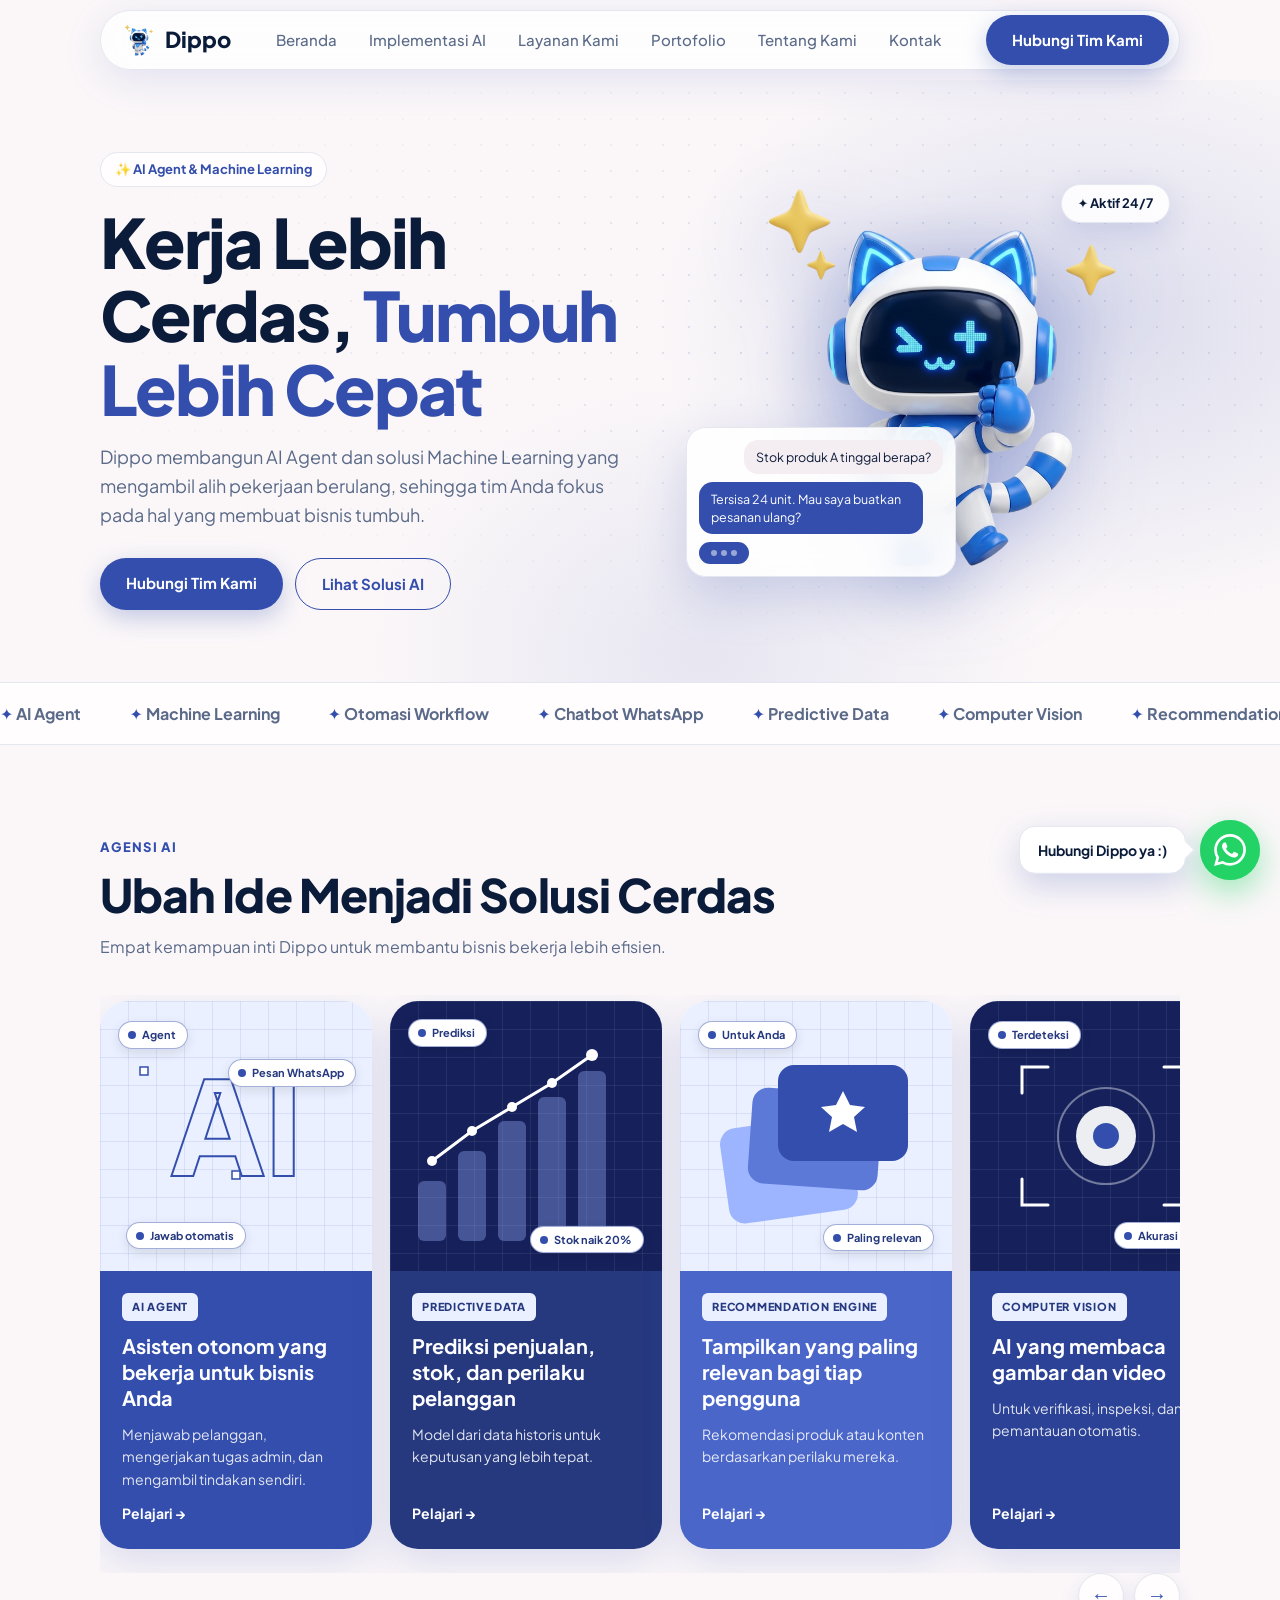
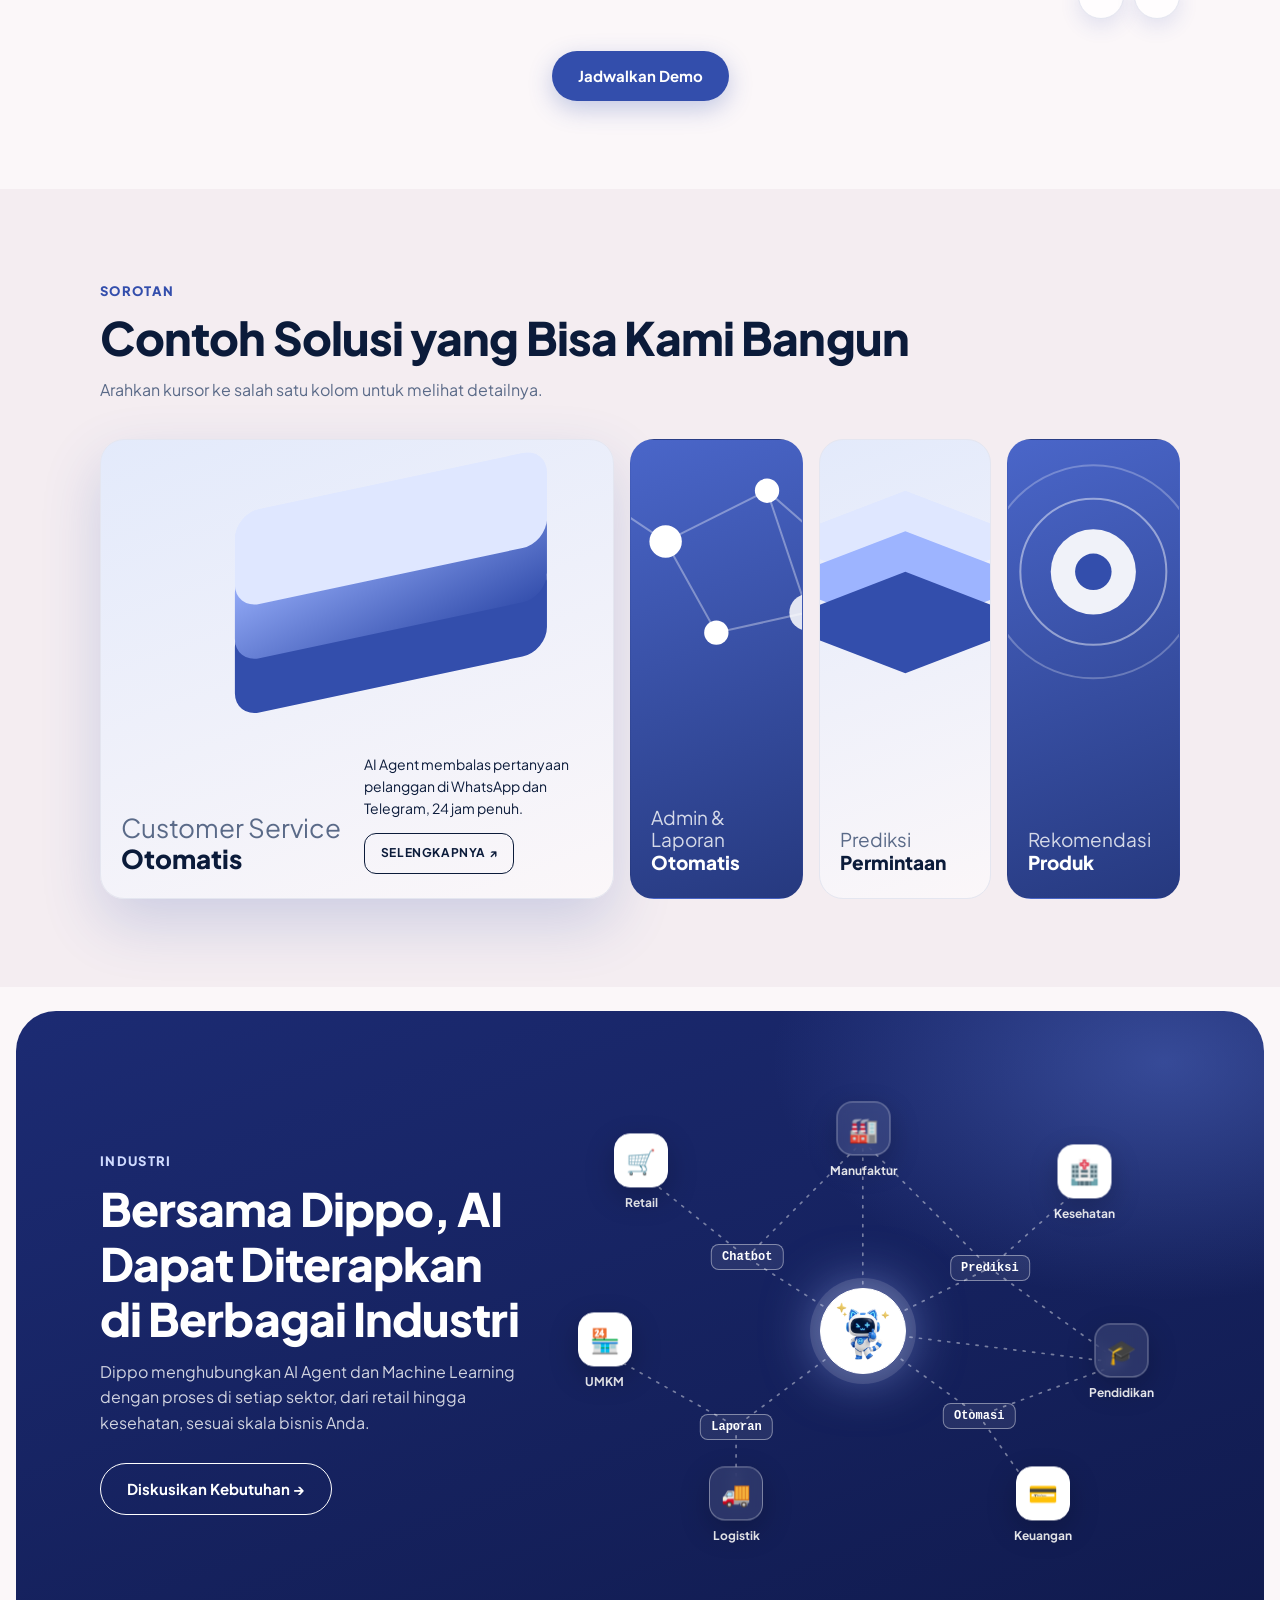
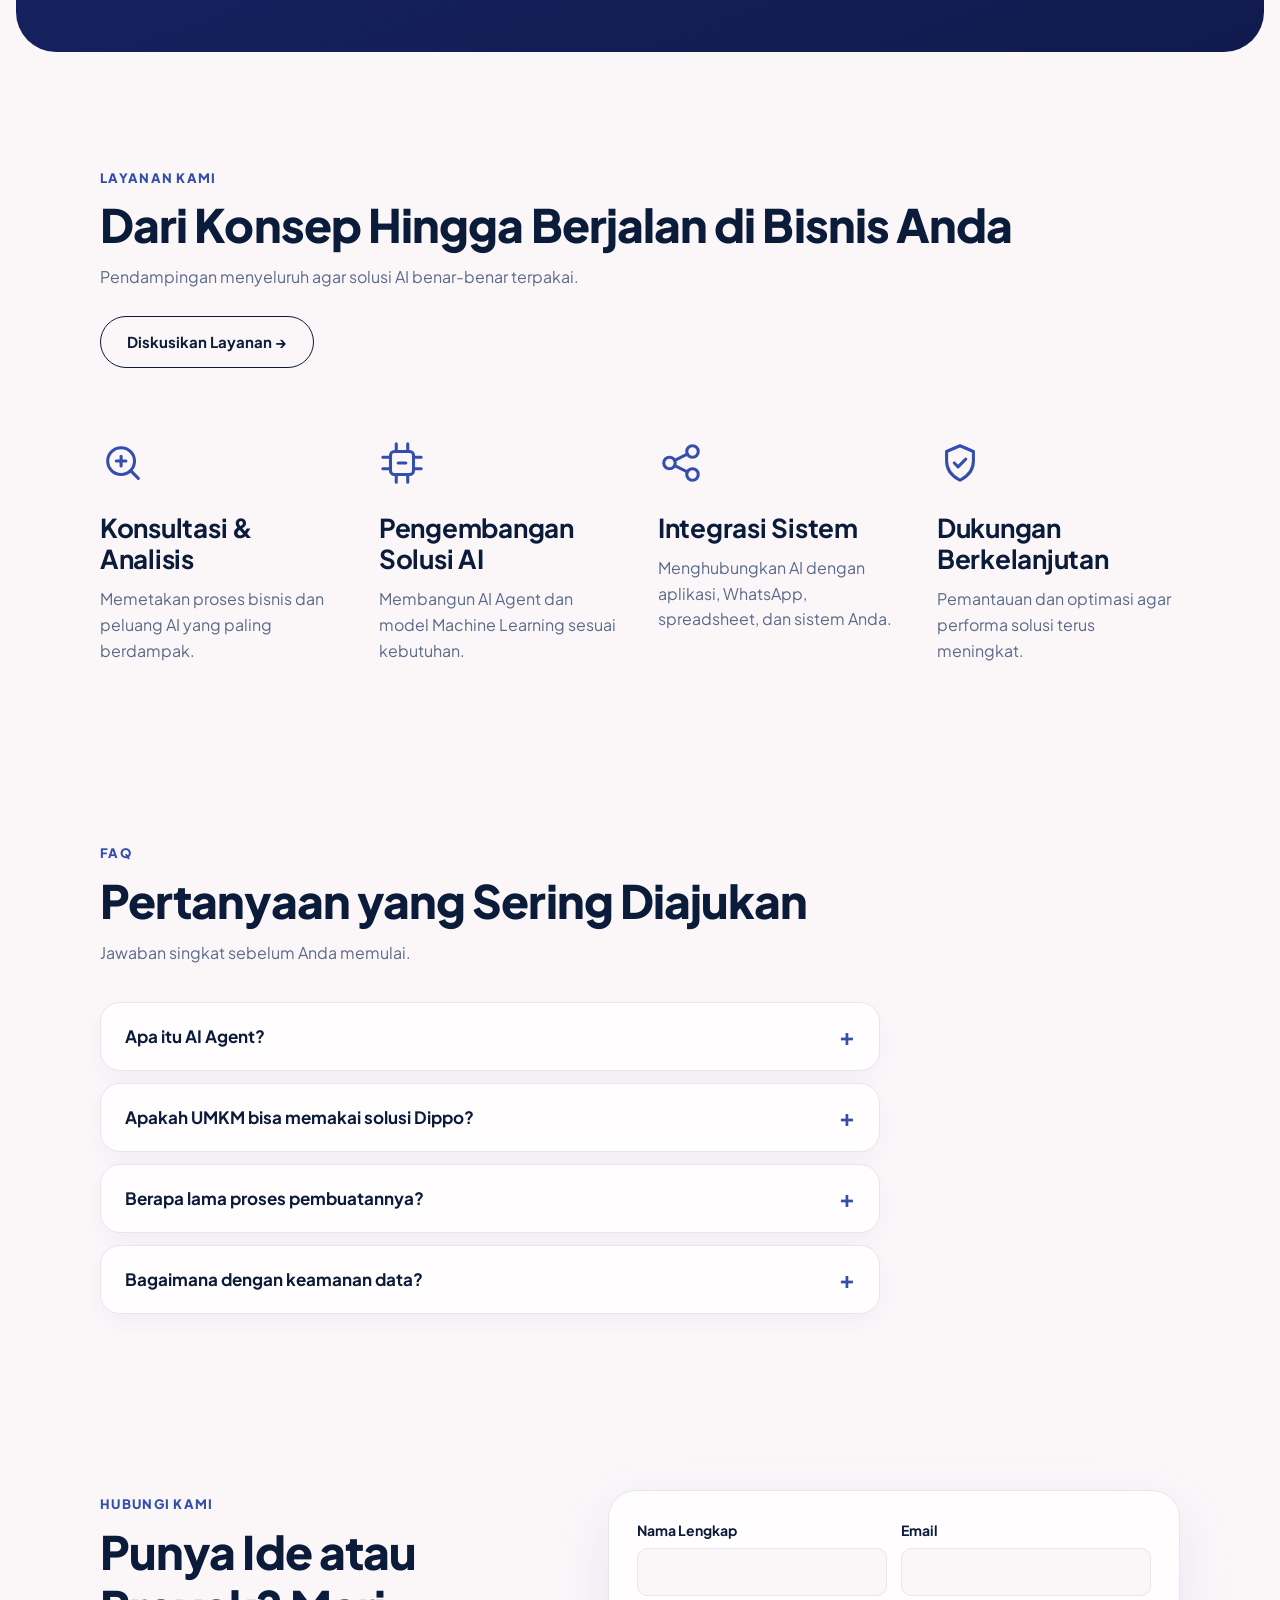
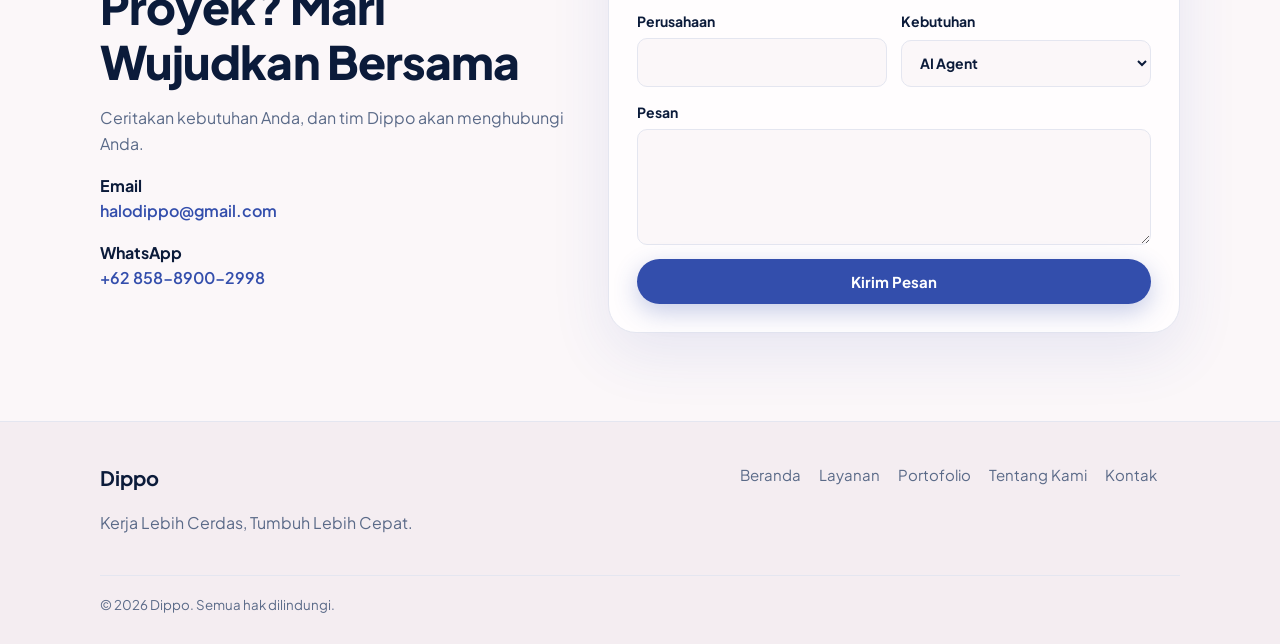
==== index.html @ 5f9bead2 "Add files via upload" ====
<!DOCTYPE html>
<html lang="id">
<head>
<meta charset="utf-8">
<meta name="viewport" content="width=device-width, initial-scale=1, viewport-fit=cover">
<link rel="icon" type="image/png" href="assets/favicon.png">
<meta name="description" content="Dippo membangun AI Agent dan solusi Machine Learning untuk membantu bisnis Anda kerja lebih cerdas dan tumbuh lebih cepat.">
<meta name="theme-color" content="#334EAC">
<title>Dippo – Kerja Lebih Cerdas, Tumbuh Lebih Cepat</title>
<link rel="preconnect" href="https://fonts.googleapis.com">
<link href="https://fonts.googleapis.com/css2?family=Plus+Jakarta+Sans:wght@400;500;700;800&display=swap" rel="stylesheet">
<style>
:root{--bg:#fbf7f9;--alt:#f4edf1;--surface:#fffdfe;--text:#0b1b3a;--muted:#5a6a88;--brand:#334EAC;--cyan:#334EAC;color-scheme:light;--gold:#f5c84b;--line:#e4e6f0;--navy:#fbf7f9;box-sizing:border-box;padding-top:env(safe-area-inset-top,0px);padding-bottom:env(safe-area-inset-bottom,0px)}


*{box-sizing:border-box}html{scroll-behavior:smooth;scroll-padding-top:110px}
body{margin:0;background:var(--bg);color:var(--text);font-family:'Plus Jakarta Sans',system-ui,sans-serif;line-height:1.6}
.wrap{max-width:1120px;margin:0 auto;padding:0 20px}
header{position:sticky;top:env(safe-area-inset-top,0px);z-index:9;background:var(--bg);border-bottom:1px solid var(--line)}
nav{display:flex;align-items:center;justify-content:space-between;height:68px}
.logo{display:flex;align-items:center;gap:8px;color:var(--text);font-weight:800;font-size:22px;text-decoration:none}
.logo img{width:36px;height:36px;object-fit:contain}
nav ul{display:flex;gap:26px;list-style:none;margin:0;padding:0}
nav ul a{color:var(--muted);text-decoration:none;font-size:15px;font-weight:500}
nav ul a:hover{color:var(--brand)}
.btn{display:inline-block;background:var(--brand);color:#fff;padding:13px 26px;border-radius:12px;font-weight:700;text-decoration:none;font-size:15px;border:0;cursor:pointer;font-family:inherit}
.btn.light{background:#fff;color:var(--brand)}
.btn.line{background:transparent;border:1.5px solid var(--cyan);color:var(--cyan)}
.hero{background:radial-gradient(700px 480px at 85% 40%,rgba(51,78,172,.16) 0,transparent 62%),radial-gradient(520px 420px at 55% 95%,rgba(51,78,172,.10) 0,transparent 65%),var(--bg);color:var(--text);overflow:hidden}
.hero .wrap{display:grid;grid-template-columns:1.1fr .9fr;gap:24px;align-items:center;padding-top:72px;padding-bottom:72px}
.tag{display:inline-block;border:1px solid var(--line);background:var(--surface);color:var(--brand);padding:6px 14px;border-radius:999px;font-size:13px;font-weight:700}
h1{font-size:clamp(34px,5.2vw,58px);line-height:1.08;margin:18px 0;font-weight:800}
h1 em{font-style:normal;background:linear-gradient(90deg,var(--brand),var(--cyan));-webkit-background-clip:text;background-clip:text;color:transparent}
.hero p{color:var(--muted);font-size:18px;max-width:520px;margin:0 0 28px}
.row{display:flex;gap:12px;flex-wrap:wrap}
.mascot{text-align:center;position:relative}
.mascot img{width:100%;max-width:440px;animation:fl 4s ease-in-out infinite;filter:drop-shadow(0 20px 40px rgba(51,78,172,.30))}
@keyframes fl{50%{transform:translateY(-14px)}}
@media (prefers-reduced-motion:reduce){.mascot img{animation:none}}
section{padding:72px 0}.alt{background:var(--alt)}
.eyebrow{color:var(--brand);font-weight:800;font-size:13px;letter-spacing:.1em;text-transform:uppercase}
h2{font-size:clamp(26px,3.6vw,40px);line-height:1.2;margin:8px 0 12px;font-weight:800}
.sub{color:var(--muted);max-width:620px;margin:0 0 36px}
.grid{display:grid;grid-template-columns:repeat(auto-fit,minmax(240px,1fr));gap:18px}
.card{background:var(--surface);border:1px solid var(--line);border-radius:18px;padding:26px;transition:.2s}
.card:hover{transform:translateY(-4px);border-color:var(--brand)}
.ico{width:48px;height:48px;border-radius:14px;background:linear-gradient(135deg,var(--brand),var(--cyan));display:grid;place-items:center;font-size:22px;margin-bottom:14px}
.card h3{margin:0 0 6px;font-size:19px}.card p{margin:0;color:var(--muted);font-size:15px}
.card small{display:inline-block;margin-bottom:10px;color:var(--brand);font-weight:700;font-size:12px;text-transform:uppercase;letter-spacing:.06em}
.cta-center{text-align:center;margin-top:32px}
.chips{display:flex;flex-wrap:wrap;gap:12px}
.chip{background:var(--surface);border:1px solid var(--line);padding:12px 22px;border-radius:999px;font-weight:700}
.contact{display:grid;grid-template-columns:.9fr 1.1fr;gap:40px;align-items:start}
.info p{color:var(--muted)}.info b{display:block;color:var(--text)}
form{display:grid;gap:14px;background:var(--surface);border:1px solid var(--line);border-radius:20px;padding:28px}
label{font-size:14px;font-weight:700;display:grid;gap:6px}
input,select,textarea{font:inherit;padding:12px 14px;border-radius:10px;border:1px solid var(--line);background:var(--bg);color:var(--text);width:100%}
.two{display:grid;grid-template-columns:1fr 1fr;gap:14px}
[hidden]{display:none!important}.hero.slim .wrap{grid-template-columns:1fr;padding-top:64px;padding-bottom:64px}.hero.slim h1{max-width:760px}.hero.slim p{max-width:640px;margin:0}.split{display:grid;grid-template-columns:.8fr 1.2fr;gap:40px;align-items:center}.story p{color:var(--muted);margin:0 0 14px}.list{margin:10px 0 0;padding-left:20px;color:var(--muted)}.list li{margin-bottom:8px}.band{text-align:center;background:linear-gradient(135deg,var(--brand),var(--cyan));color:#fff;border-radius:24px;padding:48px 24px}.band h2{color:#fff;margin-top:0}.band p{opacity:.92;margin:0 0 22px}footer{background:var(--alt);color:var(--muted);padding:40px 0 28px;border-top:1px solid var(--line)}
footer .wrap{display:grid;grid-template-columns:1.4fr 1fr;gap:24px}
footer a{color:var(--muted);text-decoration:none;margin-right:18px;font-size:15px}
footer small{grid-column:1/-1;border-top:1px solid var(--line);padding-top:18px}
@media(max-width:800px){nav{flex-wrap:wrap;height:auto;padding:10px 0}nav ul{display:flex;order:3;width:100%;overflow-x:auto;white-space:nowrap;gap:18px}.split{grid-template-columns:1fr}.hero .wrap,.contact,footer .wrap{grid-template-columns:1fr}.mascot{order:-1}.mascot img{max-width:260px}.two{grid-template-columns:1fr}.hero .wrap{padding-top:36px}}
section{padding:88px 0}
header{background:rgba(251,247,249,.8);-webkit-backdrop-filter:saturate(1.4) blur(16px);backdrop-filter:saturate(1.4) blur(16px)}
nav ul{gap:4px}nav ul a{padding:8px 14px;border-radius:999px;transition:.2s}nav ul a:hover{background:var(--alt);color:var(--brand)}
.btn{border-radius:999px;transition:.25s;box-shadow:0 8px 24px rgba(51,78,172,.28)}.btn:hover{transform:translateY(-2px);box-shadow:0 12px 32px rgba(51,78,172,.38)}.btn.line,.btn.light{box-shadow:none}
.hero{position:relative}.hero .wrap{position:relative}
.hero::before{content:"";position:absolute;inset:0;background-image:radial-gradient(rgba(51,78,172,.18) 1.2px,transparent 1.2px);background-size:26px 26px;-webkit-mask-image:radial-gradient(ellipse at 70% 40%,#000 0,transparent 70%);mask-image:radial-gradient(ellipse at 70% 40%,#000 0,transparent 70%);pointer-events:none}
h1{font-size:clamp(38px,6vw,68px);letter-spacing:-.03em}h2{letter-spacing:-.02em}
.mascot{isolation:isolate}.mascot::before{content:"";position:absolute;inset:8% 8%;background:radial-gradient(circle,rgba(51,78,172,.25),transparent 65%);filter:blur(12px);z-index:-1}
.fb{position:absolute;z-index:2;background:rgba(255,255,255,.88);-webkit-backdrop-filter:blur(10px);backdrop-filter:blur(10px);border:1px solid var(--line);border-radius:999px;padding:8px 16px;font-size:13px;font-weight:700;box-shadow:0 10px 30px rgba(51,78,172,.16);animation:fl 5s ease-in-out infinite}
.f1{top:8%;left:0}.f2{top:44%;right:-2%;animation-delay:-1.5s}.f3{bottom:10%;left:4%;animation-delay:-3s}
.ticker{overflow:hidden;border-block:1px solid var(--line);background:var(--surface);padding:18px 0}.ticker div{display:flex;width:max-content;animation:mq 36s linear infinite;will-change:transform;font-weight:700;color:var(--muted)}.ticker span{margin-right:48px;white-space:nowrap}.ticker span::before{content:"\2726  ";color:var(--brand)}@keyframes mq{to{transform:translateX(-50%)}}
.rv{opacity:0;transform:translateY(26px);transition:opacity .7s ease,transform .7s ease}.rv.in{opacity:1;transform:none}
.card{border-radius:24px;box-shadow:0 1px 2px rgba(11,27,58,.04),0 12px 32px rgba(51,78,172,.07)}.card:hover{transform:translateY(-6px);box-shadow:0 20px 48px rgba(51,78,172,.16)}
.ico{border-radius:16px;background:linear-gradient(135deg,#334EAC,#5d79d8);box-shadow:0 8px 20px rgba(51,78,172,.3)}
.chip{transition:.2s}.chip:hover{background:var(--brand);color:#fff;transform:translateY(-2px)}
.steps{display:grid;grid-template-columns:repeat(auto-fit,minmax(220px,1fr));gap:18px}.step{padding:28px;border-radius:24px;background:var(--surface);border:1px solid var(--line);box-shadow:0 12px 32px rgba(51,78,172,.07)}.step b{display:block;font-size:48px;line-height:1;font-weight:800;color:transparent;-webkit-text-stroke:1.5px var(--brand);margin-bottom:14px}.step h3{margin:0 0 6px}.step p{margin:0;color:var(--muted);font-size:15px}
.band{border-radius:32px;background:radial-gradient(520px 260px at 90% 0,rgba(255,255,255,.2),transparent 70%),var(--brand)}
form{border-radius:28px;box-shadow:0 20px 60px rgba(51,78,172,.1)}input:focus,select:focus,textarea:focus{outline:2px solid var(--brand);outline-offset:1px}
@media(max-width:520px){.fb{display:none}}
@media (prefers-reduced-motion:reduce){.rv{opacity:1;transform:none;transition:none}.fb{animation:none}}
header{background:transparent!important;border:0!important;-webkit-backdrop-filter:none;backdrop-filter:none;padding:10px 0}
nav{height:60px;padding:0 10px 0 20px;background:rgba(255,255,255,.78);-webkit-backdrop-filter:blur(16px);backdrop-filter:blur(16px);border:1px solid var(--line);border-radius:999px;box-shadow:0 10px 40px rgba(51,78,172,.12)}
h2{font-size:clamp(28px,4vw,46px)}
.f1{top:6%;right:2%;left:auto}
.chat{position:absolute;z-index:2;left:-4%;bottom:6%;width:min(270px,72%);background:rgba(255,255,255,.9);-webkit-backdrop-filter:blur(12px);backdrop-filter:blur(12px);border:1px solid var(--line);border-radius:20px;padding:12px;display:grid;gap:8px;box-shadow:0 20px 50px rgba(51,78,172,.2);text-align:left;font-size:12.5px;line-height:1.45;animation:fl 6s ease-in-out infinite;animation-delay:-2s}
.m{padding:8px 12px;border-radius:14px;max-width:92%}.m.u{background:var(--alt);justify-self:end}.m.a{background:var(--brand);color:#fff}
.typing{display:flex;gap:4px;width:fit-content}.typing i{width:6px;height:6px;border-radius:50%;background:#fff;opacity:.5;animation:bl 1.2s infinite}.typing i:nth-child(2){animation-delay:.2s}.typing i:nth-child(3){animation-delay:.4s}@keyframes bl{50%{opacity:1;transform:translateY(-3px)}}
.card{position:relative;overflow:hidden}.card::before{content:"";position:absolute;inset:0;border-radius:inherit;background:radial-gradient(260px circle at var(--mx,50%) var(--my,50%),rgba(51,78,172,.12),transparent 60%);opacity:0;transition:opacity .3s;pointer-events:none}.card:hover::before{opacity:1}
#implementasi-ai .grid{grid-template-columns:repeat(6,1fr)}#implementasi-ai .card{min-height:230px;display:flex;flex-direction:column;justify-content:flex-end;grid-column:span 2}
#implementasi-ai .card:nth-child(1){grid-column:span 4;background:var(--brand);border-color:transparent;color:#fff;background-image:radial-gradient(420px 260px at 100% 0,rgba(255,255,255,.22),transparent 70%)}
#implementasi-ai .card:nth-child(1) p{color:rgba(255,255,255,.85)}#implementasi-ai .card:nth-child(1) .ico{background:#fff;box-shadow:none}
#implementasi-ai .card:nth-child(4){grid-column:span 4}
#implementasi-ai .card h3{font-size:22px}
#layanan{counter-reset:s;margin:24px 16px;border-radius:40px;color:#fff;background:radial-gradient(520px 320px at 8% 0,rgba(255,255,255,.2),transparent 70%),radial-gradient(420px 320px at 100% 100%,rgba(255,255,255,.14),transparent 70%),var(--brand)}
#layanan .eyebrow{color:#cfdaff}#layanan .sub{color:rgba(255,255,255,.82)}#layanan .card{display:flex;flex-direction:column;counter-increment:s;padding:28px;background:rgba(255,255,255,.09);border-color:rgba(255,255,255,.22);box-shadow:none}#layanan .card::after{content:counter(s,decimal-leading-zero);order:-1;font-size:48px;line-height:1;font-weight:800;color:transparent;-webkit-text-stroke:1.5px #fff;margin-bottom:14px}#layanan .ico{display:none}#layanan .card p{color:rgba(255,255,255,.82)}#layanan .card::before{background:radial-gradient(260px circle at var(--mx,50%) var(--my,50%),rgba(255,255,255,.16),transparent 60%)}#layanan .card:hover{border-color:rgba(255,255,255,.55);box-shadow:none}
.faq{max-width:780px;display:grid;gap:12px}details{background:var(--surface);border:1px solid var(--line);border-radius:20px;padding:20px 24px;box-shadow:0 8px 24px rgba(51,78,172,.05)}summary{cursor:pointer;font-weight:700;font-size:17px;list-style:none;display:flex;justify-content:space-between;gap:12px}summary::-webkit-details-marker{display:none}summary::after{content:"+";color:var(--brand);font-size:24px;line-height:1;transition:.2s}details[open] summary::after{transform:rotate(45deg)}details p{margin:12px 0 0;color:var(--muted)}
@media(max-width:800px){nav{height:auto;padding:10px 14px;border-radius:28px}#implementasi-ai .grid{grid-template-columns:1fr}#implementasi-ai .card,#implementasi-ai .card:nth-child(1),#implementasi-ai .card:nth-child(4){grid-column:auto;min-height:0}#layanan{margin:16px 8px;border-radius:28px}}
@media(max-width:520px){.chat{left:0;bottom:-8px;width:68%}}
.sl{display:flex;gap:16px;height:460px}
.sp{position:relative;flex:1;min-width:0;border-radius:24px;overflow:hidden;cursor:pointer;border:1px solid var(--line);background:linear-gradient(160deg,#e3eafb,#fbf7f9);color:var(--text);transition:flex .6s cubic-bezier(.2,.8,.2,1),box-shadow .3s;outline-offset:3px}
.sp.on{flex:3;box-shadow:0 24px 60px rgba(51,78,172,.2)}
.sp.p2,.sp.p4{background:linear-gradient(160deg,#4a66c9,#26397f);color:#fff;border-color:transparent}
.sp .vis{position:absolute;left:0;top:0;width:100%;height:62%;transition:transform .6s cubic-bezier(.2,.8,.2,1)}
.sp.on .vis{transform:scale(1.06)}
.sp .t{position:absolute;left:20px;right:16px;bottom:24px;font-size:19px;line-height:1.2;font-weight:400;color:var(--muted);transition:font-size .4s}
.sp .t b{display:block;font-weight:800;color:var(--text)}
.sp.p2 .t,.sp.p4 .t{color:rgba(255,255,255,.8)}.sp.p2 .t b,.sp.p4 .t b{color:#fff}
.sp.on .t{font-size:26px;right:auto;max-width:46%}
.sp .d{position:absolute;right:24px;bottom:24px;width:min(230px,44%);font-size:14px;line-height:1.55;opacity:0;transform:translateY(12px);pointer-events:none;transition:opacity .3s,transform .4s}
.sp.on .d{opacity:1;transform:none;pointer-events:auto;transition-delay:.25s}
.sp .d p{margin:0}
.sb{display:inline-block;margin-top:14px;padding:10px 16px;border:1.5px solid currentColor;border-radius:12px;font-weight:700;font-size:12px;text-transform:uppercase;letter-spacing:.05em;color:inherit;text-decoration:none}
@media(max-width:800px){.sl{flex-direction:column;height:auto}.sp{flex:none;height:120px;transition:height .5s cubic-bezier(.2,.8,.2,1)}.sp.on{height:400px}.sp .vis{height:55%}.sp .t,.sp.on .t{font-size:20px;max-width:none;right:20px}.sp.on .t{bottom:150px}.sp .d,.sp.on .d{left:20px;right:20px;width:auto}}
.car{display:flex;gap:18px;overflow-x:auto;scroll-snap-type:x mandatory;padding:6px 2px 24px;scrollbar-width:none;-webkit-overflow-scrolling:touch;cursor:grab}.car::-webkit-scrollbar{display:none}.car.drag{scroll-snap-type:none;cursor:grabbing;user-select:none}
.ac{flex:0 0 272px;scroll-snap-align:start;border-radius:28px;overflow:hidden;background:var(--surface);box-shadow:0 14px 40px rgba(51,78,172,.16);display:flex;flex-direction:column;transition:transform .3s}.ac:hover{transform:translateY(-6px)}
.av{height:270px;position:relative;overflow:hidden}.av svg{position:absolute;inset:0;width:100%;height:100%}
.a1,.a3{background-color:#eaf0ff;background-image:linear-gradient(rgba(51,78,172,.1) 1px,transparent 1px),linear-gradient(90deg,rgba(51,78,172,.1) 1px,transparent 1px);background-size:28px 28px}
.a2,.a4{background-color:#16215c;background-image:linear-gradient(rgba(255,255,255,.07) 1px,transparent 1px),linear-gradient(90deg,rgba(255,255,255,.07) 1px,transparent 1px);background-size:28px 28px}
.chipf{position:absolute;z-index:1;background:#fff;border:1px solid rgba(51,78,172,.45);border-radius:999px;padding:4px 11px 4px 9px;font-size:11px;font-weight:700;color:#26397f;display:flex;gap:6px;align-items:center;box-shadow:0 4px 12px rgba(0,0,0,.1)}.chipf::before{content:"";width:8px;height:8px;border-radius:50%;background:#334EAC}
.ab{flex:1;padding:22px 22px 24px;color:#fff;display:flex;flex-direction:column;gap:12px}.b1{background:#334EAC}.b2{background:#26397f}.b3{background:#4a66c9}.b4{background:#2b4296}
.pill{align-self:flex-start;background:#eaf0ff;color:#26397f;font-size:11px;font-weight:800;letter-spacing:.07em;text-transform:uppercase;padding:5px 10px;border-radius:6px}
.ab h3{margin:0;font-size:20px;line-height:1.3;color:#fff}.ab p{margin:0;font-size:14px;opacity:.86}.ab a{margin-top:auto;color:#fff;font-weight:700;text-decoration:none;font-size:14px}
.cn{display:flex;gap:10px;justify-content:flex-end}.cn button{width:46px;height:46px;border-radius:50%;border:1px solid var(--line);background:var(--surface);color:var(--brand);font-size:20px;cursor:pointer;box-shadow:0 8px 20px rgba(51,78,172,.12);transition:.2s}.cn button:hover{background:var(--brand);color:#fff}
@media(max-width:520px){.ac{flex-basis:78%}}
#industri{margin:24px 16px;border-radius:40px;color:#fff;overflow:hidden;background:radial-gradient(560px 340px at 92% 8%,rgba(93,121,216,.45),transparent 70%),linear-gradient(160deg,#1c2b73,#101a4d)}
.ind{display:grid;grid-template-columns:.8fr 1.2fr;gap:24px;align-items:center}
.it h2{color:#fff}.it .eyebrow{color:#cfdaff}.it p{color:rgba(255,255,255,.8);max-width:430px;margin:0 0 28px}
#industri .btn.line{border-color:#fff;color:#fff}#industri .btn.line:hover{background:#fff;color:var(--brand)}
.net{position:relative;aspect-ratio:600/440;width:100%}.net svg{position:absolute;inset:0;width:100%;height:100%}
.net path{fill:none;stroke:rgba(255,255,255,.42);stroke-width:1.6;stroke-dasharray:2 7;stroke-linecap:round;animation:dash 20s linear infinite}@keyframes dash{to{stroke-dashoffset:-180}}
.nd{position:absolute;transform:translate(-50%,-50%);display:flex;flex-direction:column;align-items:center;gap:6px;animation:nf 6s ease-in-out infinite}.nd:nth-of-type(2n){animation-delay:-2s}.nd:nth-of-type(3n){animation-delay:-4s}@keyframes nf{50%{transform:translate(-50%,calc(-50% - 8px))}}
.ti{width:54px;height:54px;border-radius:16px;display:grid;place-items:center;font-size:24px;background:rgba(255,255,255,.1);border:1.5px solid rgba(255,255,255,.38);-webkit-backdrop-filter:blur(6px);backdrop-filter:blur(6px);box-shadow:0 10px 30px rgba(0,0,0,.22)}
.nd.w .ti{background:#fff;border-color:#fff}
.nl{font-size:12px;font-weight:700;color:rgba(255,255,255,.92);white-space:nowrap}
.ctr .ti{width:86px;height:86px;border-radius:50%;background:#fff;border-color:#fff;box-shadow:0 0 0 10px rgba(255,255,255,.12),0 0 56px rgba(157,180,255,.65)}.ctr .ti img{width:66px;height:66px;object-fit:contain}
.mc{position:absolute;transform:translate(-50%,-50%);font:600 12px ui-monospace,Menlo,monospace;color:#fff;border:1.5px solid rgba(255,255,255,.42);background:rgba(255,255,255,.08);padding:5px 10px;border-radius:8px;white-space:nowrap}
@media(max-width:800px){#industri{margin:16px 8px;border-radius:28px}.ind{grid-template-columns:1fr}.ti{width:42px;height:42px;font-size:19px;border-radius:12px}.ctr .ti{width:64px;height:64px}.ctr .ti img{width:48px;height:48px}.nl{font-size:10px}.mc{font-size:10px;padding:3px 7px}}
#layanan{margin:0;border-radius:0;color:var(--text);background:var(--bg)}
#layanan .eyebrow{color:var(--brand)}#layanan .sub{color:var(--muted);margin-bottom:26px}
#layanan .btn.line{border:1.5px solid var(--text);color:var(--text);background:transparent;box-shadow:none}#layanan .btn.line:hover{background:var(--text);color:var(--bg)}
#layanan .grid{grid-template-columns:repeat(4,1fr);gap:36px;margin-top:72px}
#layanan .card,#layanan .card:hover{display:block;padding:0;background:none;border:0;border-radius:0;box-shadow:none;overflow:visible;transform:none}
#layanan .card::before,#layanan .card::after{display:none}
#layanan .card h3{font-size:26px;line-height:1.2;font-weight:700;letter-spacing:-.01em;margin:26px 0 12px;color:var(--text)}
#layanan .card p{font-size:16px;line-height:1.6;color:var(--muted)}
#layanan .ico{display:block;font-size:0;width:46px;height:46px;margin:0;border-radius:0;background:var(--brand);box-shadow:none}
#layanan .card:nth-child(1) .ico{-webkit-mask:url("data:image/svg+xml,%3Csvg xmlns='http://www.w3.org/2000/svg' viewBox='0 0 24 24' fill='none' stroke='black' stroke-width='1.6' stroke-linecap='round' stroke-linejoin='round'%3E%3Ccircle cx='11' cy='11' r='7'/%3E%3Cpath d='M20 20l-4-4M8.5 11h5M11 8.5v5'/%3E%3C/svg%3E") left center/contain no-repeat;mask:url("data:image/svg+xml,%3Csvg xmlns='http://www.w3.org/2000/svg' viewBox='0 0 24 24' fill='none' stroke='black' stroke-width='1.6' stroke-linecap='round' stroke-linejoin='round'%3E%3Ccircle cx='11' cy='11' r='7'/%3E%3Cpath d='M20 20l-4-4M8.5 11h5M11 8.5v5'/%3E%3C/svg%3E") left center/contain no-repeat}
#layanan .card:nth-child(2) .ico{-webkit-mask:url("data:image/svg+xml,%3Csvg xmlns='http://www.w3.org/2000/svg' viewBox='0 0 24 24' fill='none' stroke='black' stroke-width='1.6' stroke-linecap='round' stroke-linejoin='round'%3E%3Crect x='6' y='6' width='12' height='12' rx='2'/%3E%3Cpath d='M9 2v4M15 2v4M9 18v4M15 18v4M2 9h4M2 15h4M18 9h4M18 15h4M10 12h4'/%3E%3C/svg%3E") left center/contain no-repeat;mask:url("data:image/svg+xml,%3Csvg xmlns='http://www.w3.org/2000/svg' viewBox='0 0 24 24' fill='none' stroke='black' stroke-width='1.6' stroke-linecap='round' stroke-linejoin='round'%3E%3Crect x='6' y='6' width='12' height='12' rx='2'/%3E%3Cpath d='M9 2v4M15 2v4M9 18v4M15 18v4M2 9h4M2 15h4M18 9h4M18 15h4M10 12h4'/%3E%3C/svg%3E") left center/contain no-repeat}
#layanan .card:nth-child(3) .ico{-webkit-mask:url("data:image/svg+xml,%3Csvg xmlns='http://www.w3.org/2000/svg' viewBox='0 0 24 24' fill='none' stroke='black' stroke-width='1.6' stroke-linecap='round' stroke-linejoin='round'%3E%3Ccircle cx='6' cy='12' r='3'/%3E%3Ccircle cx='18' cy='6' r='3'/%3E%3Ccircle cx='18' cy='18' r='3'/%3E%3Cpath d='M8.7 10.6l6.6-3.2M8.7 13.4l6.6 3.2'/%3E%3C/svg%3E") left center/contain no-repeat;mask:url("data:image/svg+xml,%3Csvg xmlns='http://www.w3.org/2000/svg' viewBox='0 0 24 24' fill='none' stroke='black' stroke-width='1.6' stroke-linecap='round' stroke-linejoin='round'%3E%3Ccircle cx='6' cy='12' r='3'/%3E%3Ccircle cx='18' cy='6' r='3'/%3E%3Ccircle cx='18' cy='18' r='3'/%3E%3Cpath d='M8.7 10.6l6.6-3.2M8.7 13.4l6.6 3.2'/%3E%3C/svg%3E") left center/contain no-repeat}
#layanan .card:nth-child(4) .ico{-webkit-mask:url("data:image/svg+xml,%3Csvg xmlns='http://www.w3.org/2000/svg' viewBox='0 0 24 24' fill='none' stroke='black' stroke-width='1.6' stroke-linecap='round' stroke-linejoin='round'%3E%3Cpath d='M12 3l7 3v5c0 5-3 8-7 10-4-2-7-5-7-10V6z'/%3E%3Cpath d='M9 12l2 2 4-4'/%3E%3C/svg%3E") left center/contain no-repeat;mask:url("data:image/svg+xml,%3Csvg xmlns='http://www.w3.org/2000/svg' viewBox='0 0 24 24' fill='none' stroke='black' stroke-width='1.6' stroke-linecap='round' stroke-linejoin='round'%3E%3Cpath d='M12 3l7 3v5c0 5-3 8-7 10-4-2-7-5-7-10V6z'/%3E%3Cpath d='M9 12l2 2 4-4'/%3E%3C/svg%3E") left center/contain no-repeat}
@media(max-width:800px){#layanan .grid{grid-template-columns:repeat(2,1fr);gap:32px 24px;margin-top:48px}#layanan .card h3{font-size:21px}}
@media(max-width:520px){#layanan .grid{grid-template-columns:1fr}}
.info a{color:var(--brand);text-decoration:none;font-weight:600}
.wa{position:fixed;right:20px;bottom:calc(20px + env(safe-area-inset-bottom,0px));z-index:50;width:60px;height:60px;border-radius:50%;background:var(--brand);display:grid;place-items:center;box-shadow:0 12px 32px rgba(51,78,172,.45);transition:transform .2s}.wa:hover{transform:scale(1.08)}
.wa svg{width:32px;height:32px;fill:#fff}
.wa::before{content:"";position:absolute;inset:0;border-radius:50%;background:var(--brand);opacity:.45;animation:ring 2.4s ease-out infinite;z-index:-1}@keyframes ring{to{transform:scale(1.7);opacity:0}}
.wa-tip{position:absolute;right:74px;top:50%;transform:translate(8px,-50%);white-space:nowrap;background:#fff;color:var(--text);font-weight:700;font-size:14px;padding:12px 18px;border-radius:16px;border:1px solid var(--line);box-shadow:0 12px 32px rgba(51,78,172,.22);opacity:0;pointer-events:none;transition:opacity .4s,transform .4s}
.wa-tip::after{content:"";position:absolute;right:-7px;top:50%;width:12px;height:12px;background:#fff;border-right:1px solid var(--line);border-top:1px solid var(--line);transform:translateY(-50%) rotate(45deg)}
.wa-tip.show,.wa:hover .wa-tip{opacity:1;transform:translate(0,-50%)}
@media(max-width:520px){.wa{right:14px;width:54px;height:54px}.wa-tip{right:66px;font-size:13px;padding:10px 14px}}
.wa,.wa::before{background:#25D366}.wa{box-shadow:0 12px 32px rgba(37,211,102,.45)}
</style>
</head>
<body>
<header><div class="wrap"><nav>
<a class="logo" href="#beranda"><img src="assets/logo-dippo.png" alt="">Dippo</a>
<ul><li><a href="#beranda">Beranda</a></li><li><a href="#implementasi-ai">Implementasi AI</a></li><li><a href="#layanan">Layanan Kami</a></li><li><a href="#sorotan">Portofolio</a></li><li><a href="#tentang">Tentang Kami</a></li><li><a href="#kontak">Kontak</a></li></ul>
<a class="btn" href="#kontak">Hubungi Tim Kami</a>
</nav></div></header>

<main>
<div id="v-home">
<div class="hero" id="beranda"><div class="wrap">
<div>
<span class="tag">✨ AI Agent &amp; Machine Learning</span>
<h1>Kerja Lebih Cerdas, <em>Tumbuh Lebih Cepat</em></h1>
<p>Dippo membangun AI Agent dan solusi Machine Learning yang mengambil alih pekerjaan berulang, sehingga tim Anda fokus pada hal yang membuat bisnis tumbuh.</p>
<div class="row"><a class="btn" href="#kontak">Hubungi Tim Kami</a><a class="btn line" href="#implementasi-ai">Lihat Solusi AI</a></div>
</div>
<div class="mascot"><span class="fb f1">✦ Aktif 24/7</span><div class="chat"><div class="m u">Stok produk A tinggal berapa?</div><div class="m a">Tersisa 24 unit. Mau saya buatkan pesanan ulang?</div><div class="m a typing"><i></i><i></i><i></i></div></div><img src="assets/maskot-dippo.png" alt="Dippo, maskot robot kucing AI"></div>
</div></div>

<div class="ticker"><div><span>AI Agent</span><span>Machine Learning</span><span>Otomasi Workflow</span><span>Chatbot WhatsApp</span><span>Predictive Data</span><span>Computer Vision</span><span>Recommendation Engine</span><span>AI Agent</span><span>Machine Learning</span><span>Otomasi Workflow</span><span>Chatbot WhatsApp</span><span>Predictive Data</span><span>Computer Vision</span><span>Recommendation Engine</span></div></div>
<section id="implementasi-ai"><div class="wrap">
<span class="eyebrow">Agensi AI</span>
<h2>Ubah Ide Menjadi Solusi Cerdas</h2>
<p class="sub">Empat kemampuan inti Dippo untuk membantu bisnis bekerja lebih efisien.</p>
<div class="car" id="car">
<article class="ac"><div class="av a1"><svg viewBox="0 0 272 270" aria-hidden="true"><text x="136" y="175" text-anchor="middle" font-size="130" font-weight="800" fill="none" stroke="#334EAC" stroke-width="2" font-family="Plus Jakarta Sans,sans-serif">AI</text><g fill="#fff" stroke="#334EAC" stroke-width="1.5"><rect x="40" y="66" width="8" height="8"/><rect x="224" y="66" width="8" height="8"/><rect x="132" y="170" width="8" height="8"/></g></svg><span class="chipf" style="top:20px;left:18px">Agent</span><span class="chipf" style="top:58px;right:16px">Pesan WhatsApp</span><span class="chipf" style="bottom:22px;left:26px">Jawab otomatis</span></div><div class="ab b1"><span class="pill">AI Agent</span><h3>Asisten otonom yang bekerja untuk bisnis Anda</h3><p>Menjawab pelanggan, mengerjakan tugas admin, dan mengambil tindakan sendiri.</p><a href="#kontak">Pelajari &#8594;</a></div></article>
<article class="ac"><div class="av a2"><svg viewBox="0 0 272 270" aria-hidden="true"><g fill="rgba(157,180,255,.35)"><rect x="28" y="180" width="28" height="60" rx="6"/><rect x="68" y="150" width="28" height="90" rx="6"/><rect x="108" y="120" width="28" height="120" rx="6"/><rect x="148" y="96" width="28" height="144" rx="6"/><rect x="188" y="70" width="28" height="170" rx="6"/></g><polyline points="42,160 82,130 122,106 162,82 202,54" fill="none" stroke="#fff" stroke-width="3"/><g fill="#fff"><circle cx="42" cy="160" r="5"/><circle cx="82" cy="130" r="5"/><circle cx="122" cy="106" r="5"/><circle cx="162" cy="82" r="5"/><circle cx="202" cy="54" r="6"/></g></svg><span class="chipf" style="top:18px;left:18px">Prediksi</span><span class="chipf" style="bottom:18px;right:18px">Stok naik 20%</span></div><div class="ab b2"><span class="pill">Predictive Data</span><h3>Prediksi penjualan, stok, dan perilaku pelanggan</h3><p>Model dari data historis untuk keputusan yang lebih tepat.</p><a href="#kontak">Pelajari &#8594;</a></div></article>
<article class="ac"><div class="av a3"><svg viewBox="0 0 272 270" aria-hidden="true"><rect x="44" y="120" width="130" height="96" rx="16" fill="#9db4ff" transform="rotate(-8 109 168)"/><rect x="70" y="90" width="130" height="96" rx="16" fill="#5d79d8" transform="rotate(4 135 138)"/><rect x="98" y="64" width="130" height="96" rx="16" fill="#334EAC"/><path d="M163 90l7 14 15 2-11 10 3 15-14-8-14 8 3-15-11-10 15-2z" fill="#fff"/></svg><span class="chipf" style="top:20px;left:18px">Untuk Anda</span><span class="chipf" style="bottom:20px;right:18px">Paling relevan</span></div><div class="ab b3"><span class="pill">Recommendation Engine</span><h3>Tampilkan yang paling relevan bagi tiap pengguna</h3><p>Rekomendasi produk atau konten berdasarkan perilaku mereka.</p><a href="#kontak">Pelajari &#8594;</a></div></article>
<article class="ac"><div class="av a4"><svg viewBox="0 0 272 270" aria-hidden="true"><g fill="none" stroke="#fff" stroke-width="3" stroke-linecap="round"><path d="M52 92V66h26M220 92V66h-26M52 178v26h26M220 178v26h-26"/></g><circle cx="136" cy="135" r="48" fill="none" stroke="rgba(255,255,255,.4)" stroke-width="2"/><circle cx="136" cy="135" r="30" fill="#fff" fill-opacity=".92"/><circle cx="136" cy="135" r="13" fill="#334EAC"/></svg><span class="chipf" style="top:20px;left:18px">Terdeteksi</span><span class="chipf" style="bottom:22px;right:18px">Akurasi tinggi</span></div><div class="ab b4"><span class="pill">Computer Vision</span><h3>AI yang membaca gambar dan video</h3><p>Untuk verifikasi, inspeksi, dan pemantauan otomatis.</p><a href="#kontak">Pelajari &#8594;</a></div></article>
</div>
<div class="cn"><button type="button" data-d="p" aria-label="Sebelumnya">&#8592;</button><button type="button" data-d="n" aria-label="Berikutnya">&#8594;</button></div>
<div class="cta-center"><a class="btn" href="#kontak">Jadwalkan Demo</a></div>
</div></section>

<section class="alt" id="sorotan"><div class="wrap">
<span class="eyebrow">Sorotan</span>
<h2>Contoh Solusi yang Bisa Kami Bangun</h2>
<p class="sub">Arahkan kursor ke salah satu kolom untuk melihat detailnya.</p>
<div class="sl">
<div class="sp p1 on" tabindex="0"><svg class="vis" viewBox="0 0 400 280" preserveAspectRatio="xMidYMid slice" aria-hidden="true"><defs><linearGradient id="g1" x1="0" y1="0" x2="1" y2="1"><stop offset="0" stop-color="#9db4ff"/><stop offset="1" stop-color="#334EAC"/></linearGradient></defs><g transform="translate(110 40)"><rect y="130" width="230" height="70" rx="18" fill="#334EAC" transform="skewY(-12)"/><rect y="90" width="230" height="70" rx="18" fill="url(#g1)" transform="skewY(-12)"/><rect y="50" width="230" height="70" rx="18" fill="#dfe7ff" transform="skewY(-12)"/></g></svg><div class="t">Customer Service<b>Otomatis</b></div><div class="d"><p>AI Agent membalas pertanyaan pelanggan di WhatsApp dan Telegram, 24 jam penuh.</p><a class="sb" href="#kontak">Selengkapnya &#8599;</a></div></div>
<div class="sp p2" tabindex="0"><svg class="vis" viewBox="0 0 400 280" preserveAspectRatio="xMidYMid slice" aria-hidden="true"><path d="M60 40L150 100L250 50L330 120M150 100L200 190L290 170M250 50L290 170" stroke="rgba(255,255,255,.35)" stroke-width="2" fill="none"/><g fill="#fff"><circle cx="60" cy="40" r="12"/><circle cx="150" cy="100" r="16"/><circle cx="250" cy="50" r="12"/><circle cx="330" cy="120" r="14"/><circle cx="200" cy="190" r="12"/><circle cx="290" cy="170" r="18" fill-opacity=".85"/></g></svg><div class="t">Admin &amp; Laporan<b>Otomatis</b></div><div class="d"><p>Catat data masuk dan keluar, lalu rangkum menjadi laporan harian tanpa input manual.</p><a class="sb" href="#kontak">Selengkapnya &#8599;</a></div></div>
<div class="sp p3" tabindex="0"><svg class="vis" viewBox="0 0 400 280" preserveAspectRatio="xMidYMid slice" aria-hidden="true"><g transform="translate(70 30)"><path d="M0 70L130 20L260 70L130 120Z" fill="#dfe7ff"/><path d="M0 110L130 60L260 110L130 160Z" fill="#9db4ff"/><path d="M0 150L130 100L260 150L130 200Z" fill="#334EAC"/></g></svg><div class="t">Prediksi<b>Permintaan</b></div><div class="d"><p>Perkirakan kebutuhan stok agar tidak kelebihan atau kehabisan barang.</p><a class="sb" href="#kontak">Selengkapnya &#8599;</a></div></div>
<div class="sp p4" tabindex="0"><svg class="vis" viewBox="0 0 400 280" preserveAspectRatio="xMidYMid slice" aria-hidden="true"><g fill="none" stroke="#fff" stroke-width="2"><circle cx="200" cy="130" r="105" stroke-opacity=".25"/><circle cx="200" cy="130" r="72" stroke-opacity=".45"/></g><circle cx="200" cy="130" r="42" fill="#fff" fill-opacity=".92"/><circle cx="200" cy="130" r="18" fill="#334EAC"/></svg><div class="t">Rekomendasi<b>Produk</b></div><div class="d"><p>Tampilkan penawaran yang tepat untuk setiap pelanggan berdasarkan perilakunya.</p><a class="sb" href="#kontak">Selengkapnya &#8599;</a></div></div>
</div>
</div></section>

<section id="industri"><div class="wrap ind">
<div class="it"><span class="eyebrow">Industri</span><h2>Bersama Dippo, AI Dapat Diterapkan di Berbagai Industri</h2><p>Dippo menghubungkan AI Agent dan Machine Learning dengan proses di setiap sektor, dari retail hingga kesehatan, sesuai skala bisnis Anda.</p><a class="btn line" href="#kontak">Diskusikan Kebutuhan &#8594;</a></div>
<div class="net"><svg viewBox="0 0 600 440" aria-hidden="true"><path d="M300 220L190 150L90 70M300 220L420 160L510 80M300 220L410 300L470 385M300 220L180 310L55 240M180 310L180 385M300 220L300 40M300 220L545 250M300 40L420 160M545 250L420 160M545 250L410 300M190 150L300 40"/></svg>
<span class="mc" style="left:31.7%;top:34.1%">Chatbot</span><span class="mc" style="left:70%;top:36.4%">Prediksi</span><span class="mc" style="left:68.3%;top:68.2%">Otomasi</span><span class="mc" style="left:30%;top:70.5%">Laporan</span>
<div class="nd ctr" style="left:50%;top:50%"><span class="ti"><img data-m alt="Dippo"></span></div>
<div class="nd w" style="left:15%;top:15.9%"><span class="ti">🛒</span><span class="nl">Retail</span></div>
<div class="nd" style="left:50%;top:9.1%"><span class="ti">🏭</span><span class="nl">Manufaktur</span></div>
<div class="nd w" style="left:85%;top:18.2%"><span class="ti">🏥</span><span class="nl">Kesehatan</span></div>
<div class="nd" style="left:90.8%;top:56.8%"><span class="ti">🎓</span><span class="nl">Pendidikan</span></div>
<div class="nd w" style="left:78.3%;top:87.5%"><span class="ti">💳</span><span class="nl">Keuangan</span></div>
<div class="nd" style="left:30%;top:87.5%"><span class="ti">🚚</span><span class="nl">Logistik</span></div>
<div class="nd w" style="left:9.2%;top:54.5%"><span class="ti">🏪</span><span class="nl">UMKM</span></div>
</div>
</div></section>

<section id="layanan"><div class="wrap">
<span class="eyebrow">Layanan Kami</span>
<h2>Dari Konsep Hingga Berjalan di Bisnis Anda</h2>
<p class="sub">Pendampingan menyeluruh agar solusi AI benar-benar terpakai.</p>
<a class="btn line" href="#kontak">Diskusikan Layanan &#8594;</a>
<div class="grid">
<div class="card"><div class="ico">🔍</div><h3>Konsultasi &amp; Analisis</h3><p>Memetakan proses bisnis dan peluang AI yang paling berdampak.</p></div>
<div class="card"><div class="ico">🛠️</div><h3>Pengembangan Solusi AI</h3><p>Membangun AI Agent dan model Machine Learning sesuai kebutuhan.</p></div>
<div class="card"><div class="ico">🔗</div><h3>Integrasi Sistem</h3><p>Menghubungkan AI dengan aplikasi, WhatsApp, spreadsheet, dan sistem Anda.</p></div>
<div class="card"><div class="ico">🛡️</div><h3>Dukungan Berkelanjutan</h3><p>Pemantauan dan optimasi agar performa solusi terus meningkat.</p></div>
</div>
</div></section>

</div>
<div id="v-about" hidden>
<div class="hero slim" id="tentang"><div class="wrap"><div>
<span class="tag">Tentang Kami</span>
<h1>Kami Membantu Bisnis <em>Kerja Lebih Cerdas</em></h1>
<p>Dippo adalah perusahaan AI Agent dan Machine Learning yang membantu bisnis mengotomatiskan pekerjaan berulang dan mengambil keputusan berbasis data.</p>
</div></div></div>

<section><div class="wrap split" style="grid-template-columns:1.2fr .8fr">
<div class="story">
<span class="eyebrow">Siapa Dippo</span>
<h2>Cerita Singkat Dippo</h2>
<p>Banyak bisnis kehabisan waktu untuk pekerjaan yang sama setiap hari: membalas pesan pelanggan, mencatat data, dan menyusun laporan. Dippo hadir agar pekerjaan itu bisa ditangani AI, sehingga tim Anda punya waktu untuk hal yang lebih bernilai.</p>
<p>Kami membangun AI Agent dan model Machine Learning yang mudah dipakai, terhubung dengan alat yang sudah Anda gunakan, dan dirancang untuk benar-benar berdampak pada pertumbuhan bisnis.</p>
</div>
<div class="card"><h3>Fokus Kami</h3><ul class="list"><li>AI Agent untuk layanan dan operasional</li><li>Machine Learning untuk prediksi dan rekomendasi</li><li>Otomasi workflow lintas aplikasi</li></ul></div>
</div></section>

<section class="alt"><div class="wrap">
<span class="eyebrow">Arah Kami</span>
<h2>Visi &amp; Misi</h2>
<div class="grid" style="margin-top:28px">
<div class="card"><div class="ico">🔭</div><h3>Visi</h3><p>Menjadi mitra AI yang membuat setiap bisnis, besar maupun kecil, bisa bekerja lebih cerdas dan tumbuh lebih cepat.</p></div>
<div class="card"><div class="ico">🚀</div><h3>Misi</h3><ul class="list"><li>Membangun solusi AI yang praktis dan mudah dipakai</li><li>Mengotomatiskan pekerjaan berulang agar tim fokus pada hal penting</li><li>Mendampingi klien dari ide hingga solusi berjalan</li></ul></div>
</div></div></section>

<section><div class="wrap">
<span class="eyebrow">Nilai Kami</span>
<h2>Prinsip yang Kami Pegang</h2>
<div class="grid" style="margin-top:28px">
<div class="card"><div class="ico">✨</div><h3>Sederhana</h3><p>Teknologi canggih dengan cara pakai yang mudah dipahami.</p></div>
<div class="card"><div class="ico">📊</div><h3>Berdampak</h3><p>Setiap solusi diukur dari manfaat nyata bagi bisnis Anda.</p></div>
<div class="card"><div class="ico">🤝</div><h3>Transparan</h3><p>Komunikasi jelas soal proses, hasil, dan batasan solusi.</p></div>
<div class="card"><div class="ico">📚</div><h3>Terus Belajar</h3><p>Kami mengikuti perkembangan AI demi solusi yang lebih baik.</p></div>
</div></div></section>

<section class="alt"><div class="wrap split">
<div class="mascot"><img data-m alt="Dippo, maskot robot kucing AI" style="max-width:320px"></div>
<div class="story">
<span class="eyebrow">Maskot Kami</span>
<h2>Kenalan dengan Dippo</h2>
<p>Dippo adalah robot kucing berlogo AI yang menjadi wajah perusahaan kami. Mata layarnya yang berkedip dan jempol yang terangkat mewakili semangat kami: ramah, cepat, dan selalu siap membantu bisnis Anda.</p>
</div></div></section>

<section><div class="wrap"><div class="band"><h2>Siap Bekerja Bersama Dippo?</h2><p>Ceritakan kebutuhan bisnis Anda dan mari cari solusi AI yang tepat.</p><a class="btn light" href="#kontak">Hubungi Tim Kami</a></div></div></section>
</div>

<section id="faq"><div class="wrap">
<span class="eyebrow">FAQ</span>
<h2>Pertanyaan yang Sering Diajukan</h2>
<p class="sub">Jawaban singkat sebelum Anda memulai.</p>
<div class="faq">
<details><summary>Apa itu AI Agent?</summary><p>AI Agent adalah asisten digital yang bisa memahami permintaan, mengambil keputusan sederhana, dan menjalankan tugas sendiri, misalnya membalas pelanggan atau mencatat data.</p></details>
<details><summary>Apakah UMKM bisa memakai solusi Dippo?</summary><p>Bisa. Kami menyesuaikan solusi dengan skala dan anggaran, mulai dari otomasi sederhana hingga sistem yang lebih lengkap.</p></details>
<details><summary>Berapa lama proses pembuatannya?</summary><p>Tergantung kompleksitas kebutuhan. Setelah diskusi awal, kami akan memberikan estimasi waktu yang jelas.</p></details>
<details><summary>Bagaimana dengan keamanan data?</summary><p>Kami memperlakukan data dengan hati-hati dan membahas kebutuhan keamanan sejak tahap perancangan.</p></details>
</div></div></section>

<section id="kontak"><div class="wrap contact">
<div class="info">
<span class="eyebrow">Hubungi Kami</span>
<h2>Punya Ide atau Proyek? Mari Wujudkan Bersama</h2>
<p>Ceritakan kebutuhan Anda, dan tim Dippo akan menghubungi Anda.</p>
<p><b>Email</b><a href="mailto:halodippo@gmail.com">halodippo@gmail.com</a></p>
<p><b>WhatsApp</b><a href="https://wa.me/6285889002998" target="_blank" rel="noopener">+62 858-8900-2998</a></p>
</div>
<form id="f">
<div class="two"><label>Nama Lengkap<input name="n" required></label><label>Email<input name="e" type="email" required></label></div>
<div class="two"><label>Perusahaan<input name="c"></label>
<label>Kebutuhan<select name="k"><option>AI Agent</option><option>Machine Learning</option><option>Otomasi Workflow</option><option>Konsultasi</option></select></label></div>
<label>Pesan<textarea name="m" rows="4"></textarea></label>
<button class="btn" type="submit">Kirim Pesan</button>
</form>
</div></section>
</main>

<footer><div class="wrap">
<div><b style="color:var(--text);font-size:20px">Dippo</b><p>Kerja Lebih Cerdas, Tumbuh Lebih Cepat.</p></div>
<div><a href="#beranda">Beranda</a><a href="#layanan">Layanan</a><a href="#sorotan">Portofolio</a><a href="#tentang">Tentang Kami</a><a href="#kontak">Kontak</a></div>
<small>© 2026 Dippo. Semua hak dilindungi.</small>
</div></footer>
<a class="wa" href="https://wa.me/6285889002998?text=Halo%20Dippo%2C%20saya%20ingin%20berkonsultasi" target="_blank" rel="noopener" aria-label="Chat WhatsApp Dippo"><span class="wa-tip" id="watip">Hubungi Dippo ya :)</span><svg viewBox="0 0 24 24" aria-hidden="true"><path d="M17.472 14.382c-.297-.149-1.758-.867-2.03-.967-.273-.099-.471-.148-.67.15-.197.297-.767.966-.94 1.164-.173.199-.347.223-.644.075-.297-.15-1.255-.463-2.39-1.475-.883-.788-1.48-1.761-1.653-2.059-.173-.297-.018-.458.13-.606.134-.133.298-.347.446-.52.149-.174.198-.298.298-.497.099-.198.05-.371-.025-.52-.075-.149-.669-1.612-.916-2.207-.242-.579-.487-.5-.669-.51-.173-.008-.371-.01-.57-.01-.198 0-.52.074-.792.372-.272.297-1.04 1.016-1.04 2.479 0 1.462 1.065 2.875 1.213 3.074.149.198 2.096 3.2 5.077 4.487.709.306 1.262.489 1.694.625.712.227 1.36.195 1.871.118.571-.085 1.758-.719 2.006-1.413.248-.694.248-1.289.173-1.413-.074-.124-.272-.198-.57-.347m-5.421 7.403h-.004a9.87 9.87 0 01-5.031-1.378l-.361-.214-3.741.982.998-3.648-.235-.374a9.86 9.86 0 01-1.51-5.26c.001-5.45 4.436-9.884 9.888-9.884 2.64 0 5.122 1.03 6.988 2.898a9.825 9.825 0 012.893 6.994c-.003 5.45-4.437 9.884-9.885 9.884m8.413-18.297A11.815 11.815 0 0012.05 0C5.495 0 .16 5.335.157 11.892c0 2.096.547 4.142 1.588 5.945L.057 24l6.305-1.654a11.882 11.882 0 005.683 1.448h.005c6.554 0 11.89-5.335 11.893-11.893a11.821 11.821 0 00-3.48-8.413Z"/></svg></a>
<script>
document.getElementById('f').addEventListener('submit',function(ev){ev.preventDefault();var d=new FormData(ev.target);
var b='Nama: '+d.get('n')+'\nEmail: '+d.get('e')+'\nPerusahaan: '+d.get('c')+'\nKebutuhan: '+d.get('k')+'\n\n'+d.get('m');
location.href='mailto:halodippo@gmail.com?subject='+encodeURIComponent('Konsultasi Dippo')+'&body='+encodeURIComponent(b);});
var view='home',first=document.querySelector('.logo img');
document.querySelectorAll('img[data-m]').forEach(function(i){i.src='assets/maskot-dippo.png'});
function route(){var h=location.hash.slice(1);
if(h==='tentang')view='about';
else if(['beranda','implementasi-ai','sorotan','layanan'].indexOf(h)>-1)view='home';
document.getElementById('v-home').hidden=view!=='home';
document.getElementById('v-about').hidden=view!=='about';
var el=document.getElementById(h);
if(!h||h==='tentang'||h==='beranda'||!el){window.scrollTo(0,0)}else{el.scrollIntoView()}}
window.addEventListener('hashchange',route);route();
(function(){var t=document.getElementById('watip');setTimeout(function(){t.classList.add('show')},300);setTimeout(function(){t.classList.remove('show')},5300)})();
document.querySelectorAll('.cn button').forEach(function(b){b.addEventListener('click',function(){document.getElementById('car').scrollBy({left:(b.dataset.d==='n'?1:-1)*290,behavior:'smooth'})})});
(function(){var c=document.getElementById('car'),d=false,x=0,s=0;c.addEventListener('mousedown',function(e){d=true;x=e.pageX;s=c.scrollLeft;c.classList.add('drag')});window.addEventListener('mouseup',function(){d=false;c.classList.remove('drag')});c.addEventListener('mousemove',function(e){if(d){c.scrollLeft=s-(e.pageX-x)}})})();
document.querySelectorAll('.ticker div').forEach(function(d){d.innerHTML+=d.innerHTML});
document.querySelectorAll('.sl').forEach(function(sl){var ps=sl.querySelectorAll('.sp');function on(p){ps.forEach(function(x){x.classList.toggle('on',x===p)})}ps.forEach(function(p){['mouseenter','focus','click'].forEach(function(ev){p.addEventListener(ev,function(){on(p)})})})});
document.addEventListener('mousemove',function(e){var c=e.target.closest&&e.target.closest('.card');if(c){var r=c.getBoundingClientRect();c.style.setProperty('--mx',(e.clientX-r.left)+'px');c.style.setProperty('--my',(e.clientY-r.top)+'px')}});
if('IntersectionObserver' in window){var io=new IntersectionObserver(function(es){es.forEach(function(e){if(e.isIntersecting){var t=e.target;t.classList.add('in');io.unobserve(t);setTimeout(function(){t.classList.remove('rv','in');t.style.transitionDelay=''},900)}})},{threshold:.12});
document.querySelectorAll('.card,.step,.chip,.band,section h2').forEach(function(el,i){el.classList.add('rv');el.style.transitionDelay=(i%4)*70+'ms';io.observe(el)})}
</script>
</body>
</html>
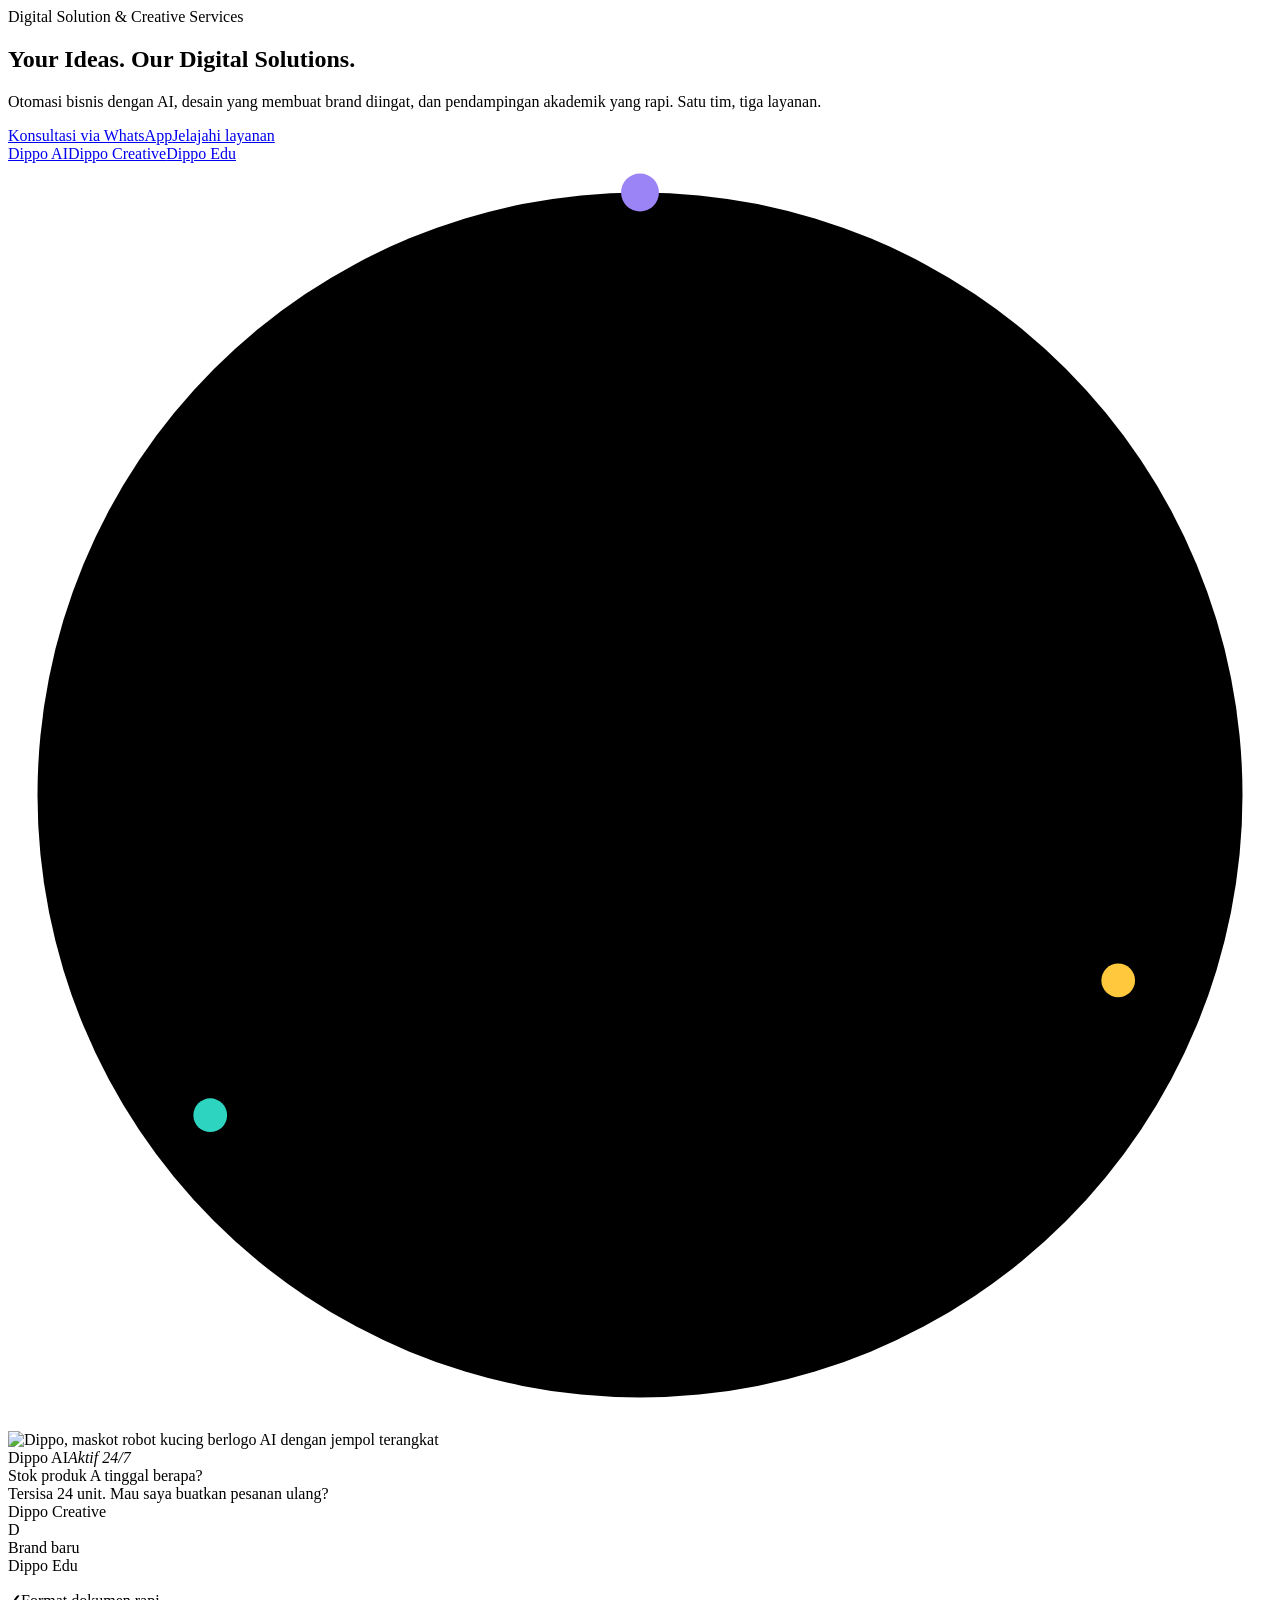
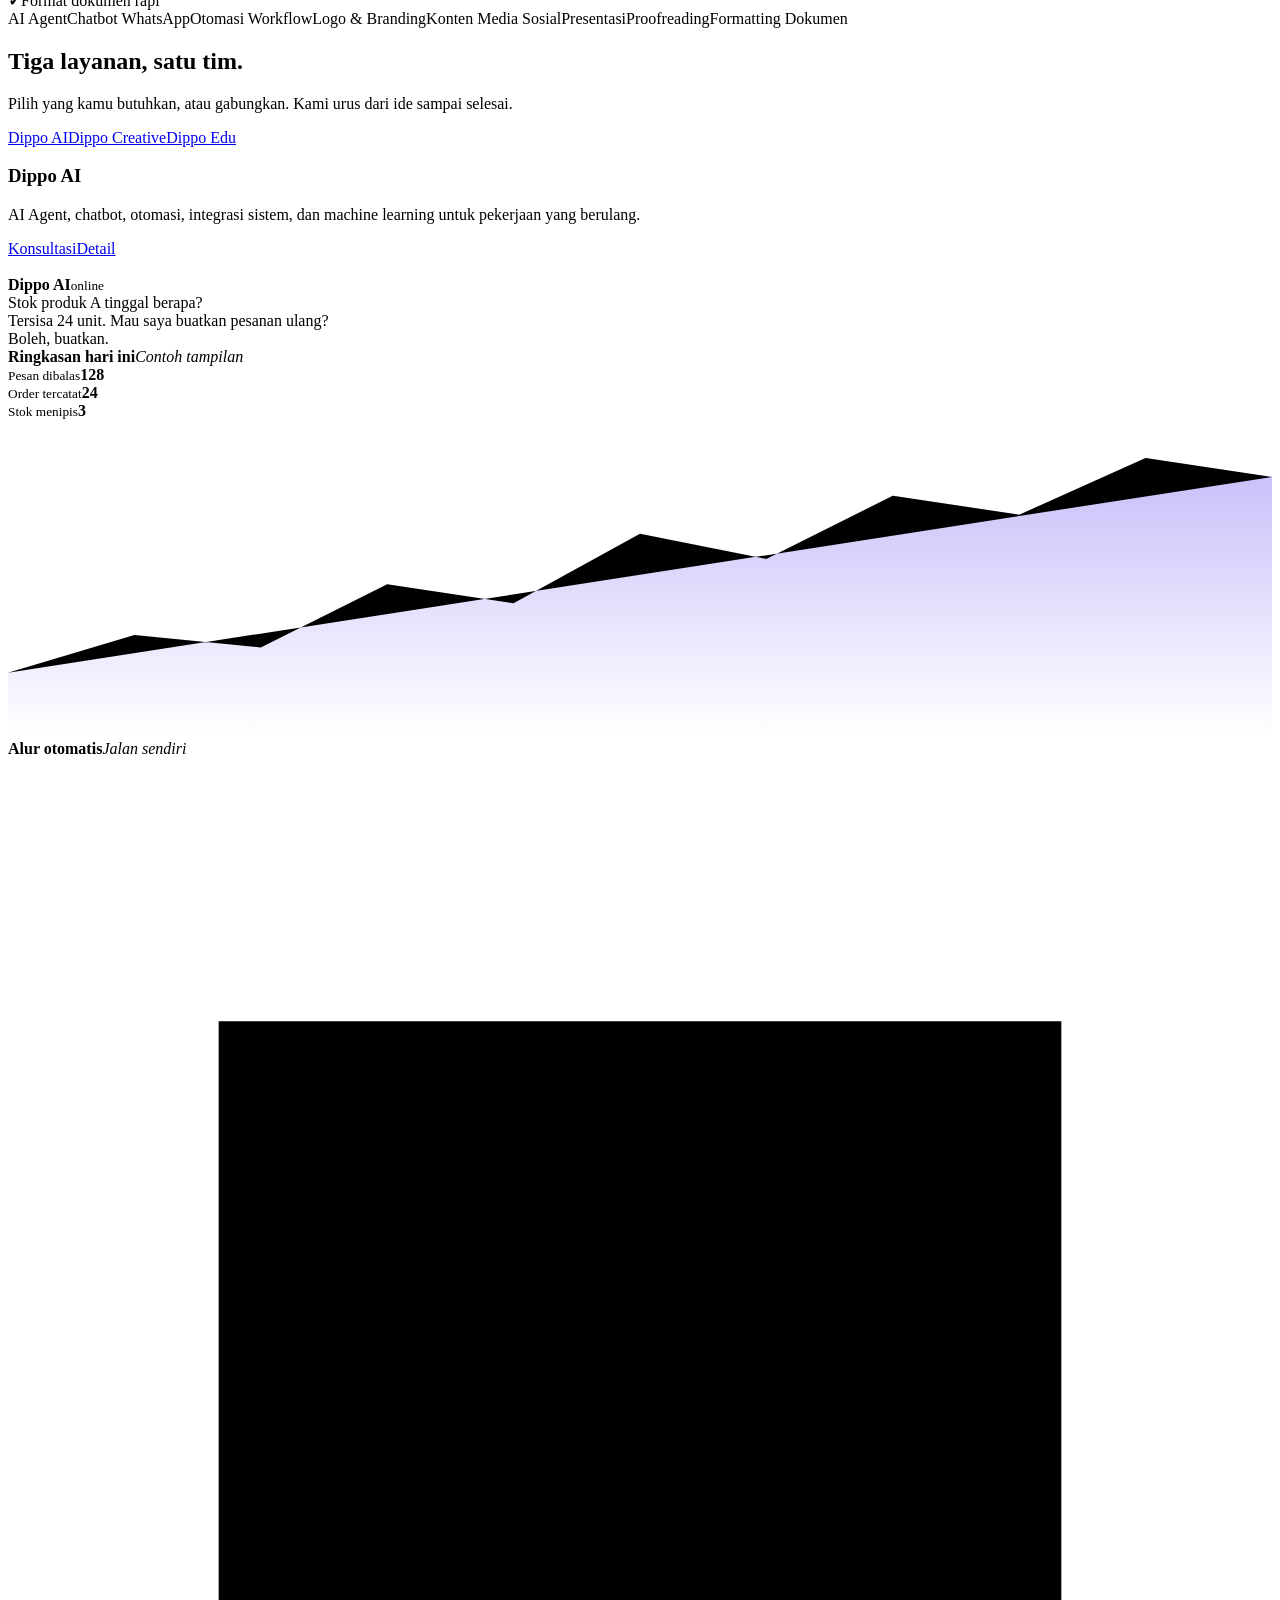
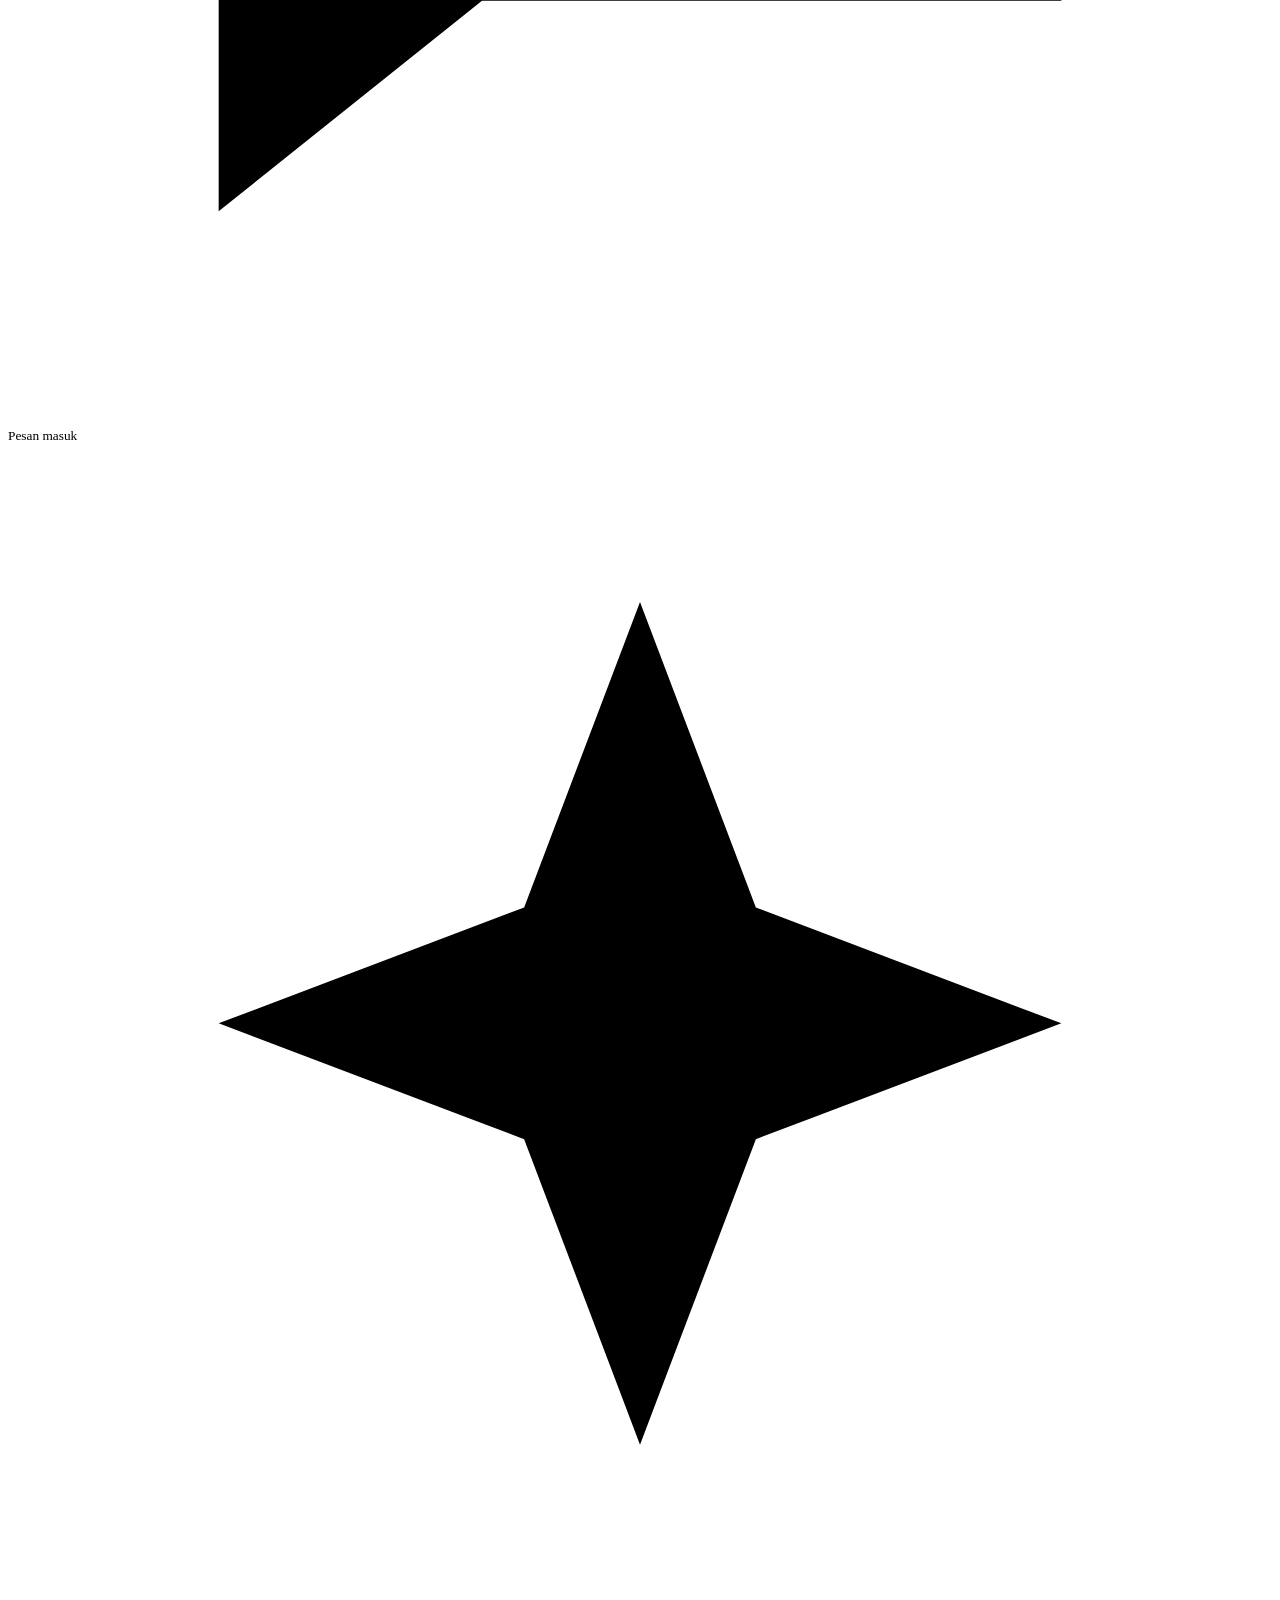
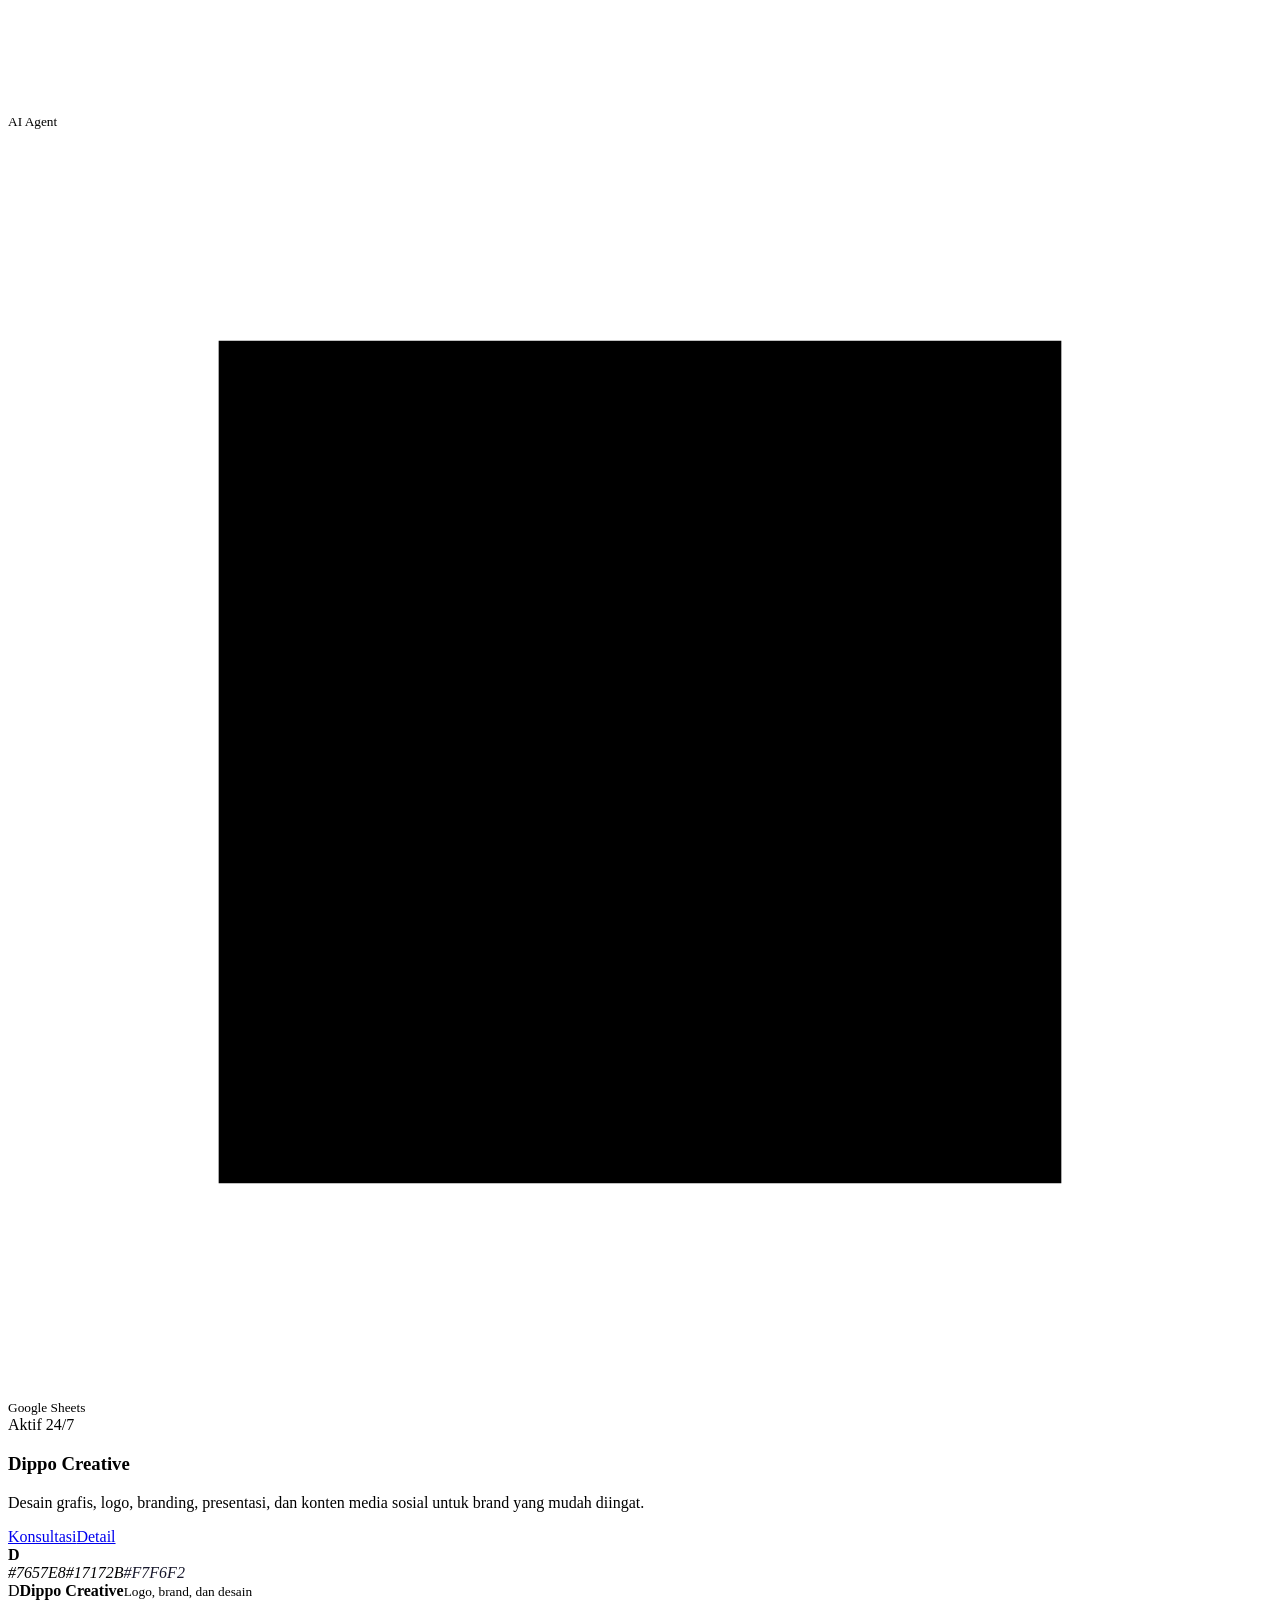
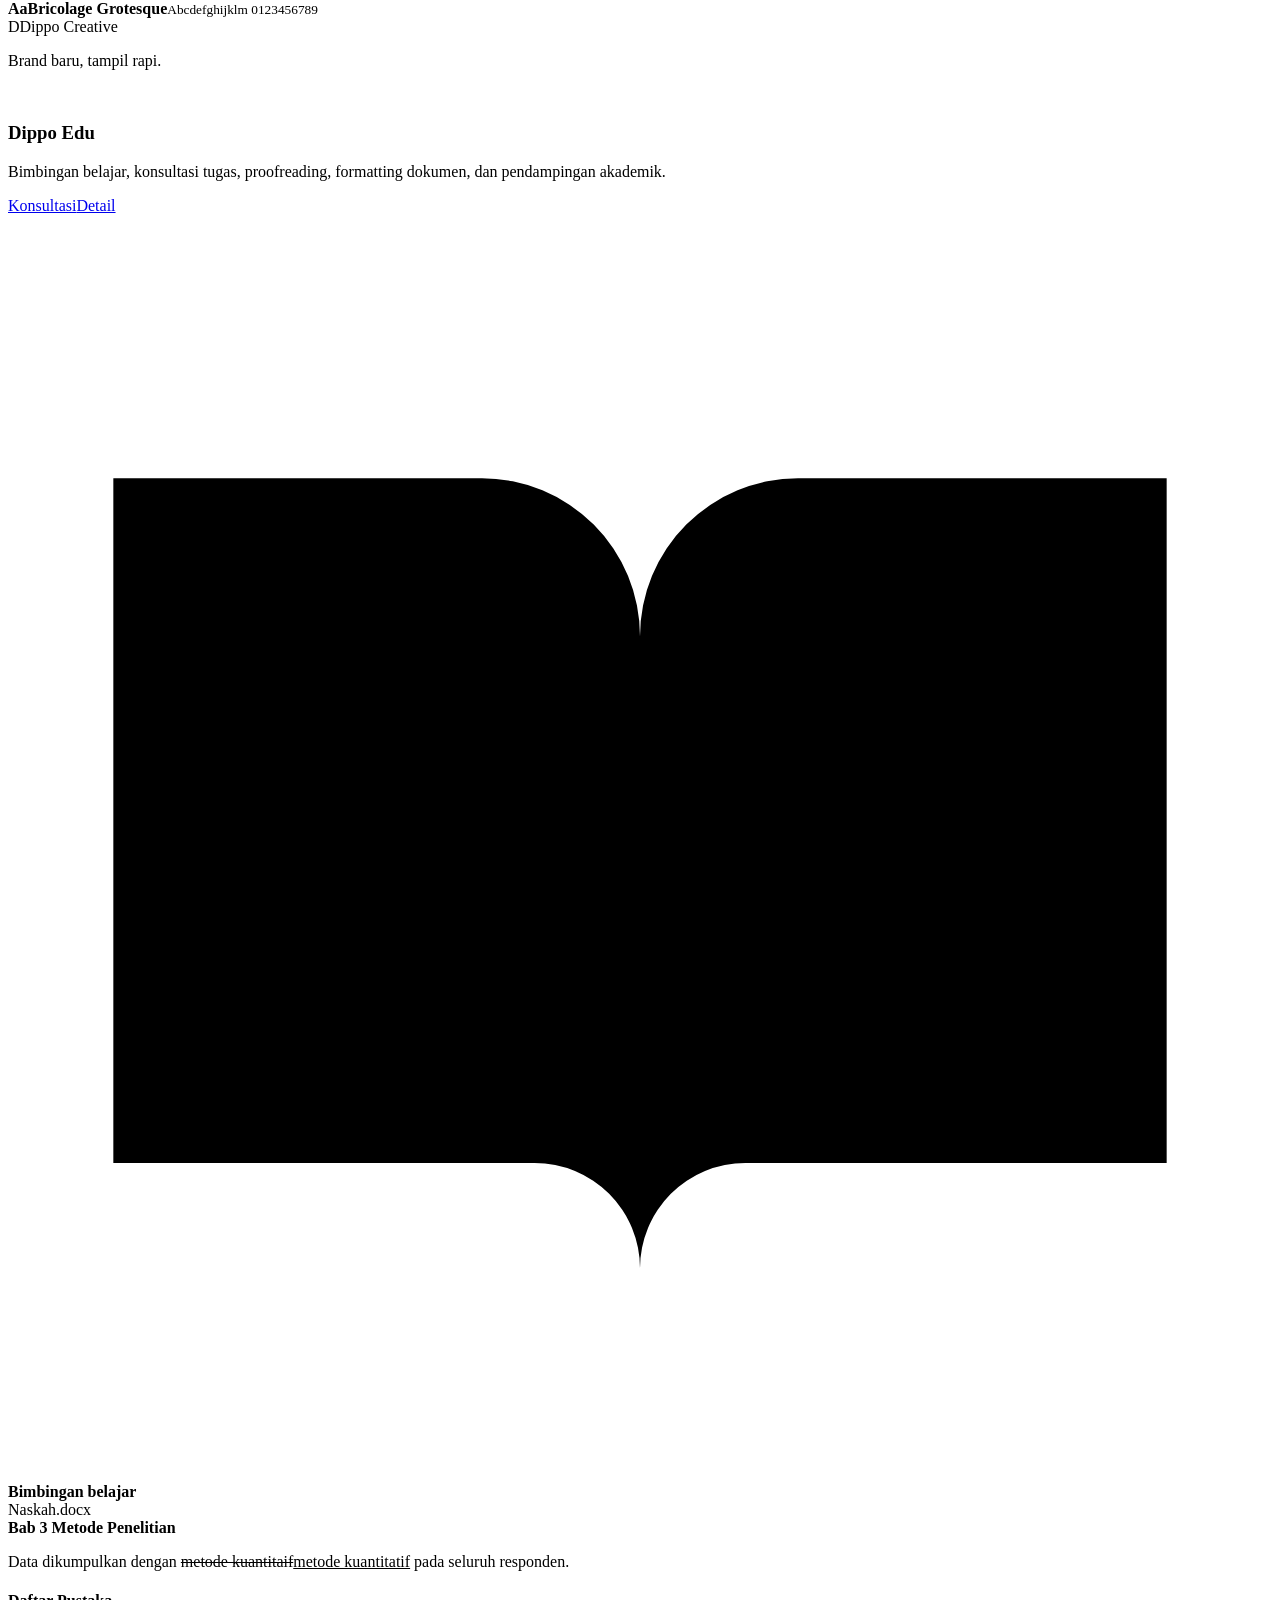
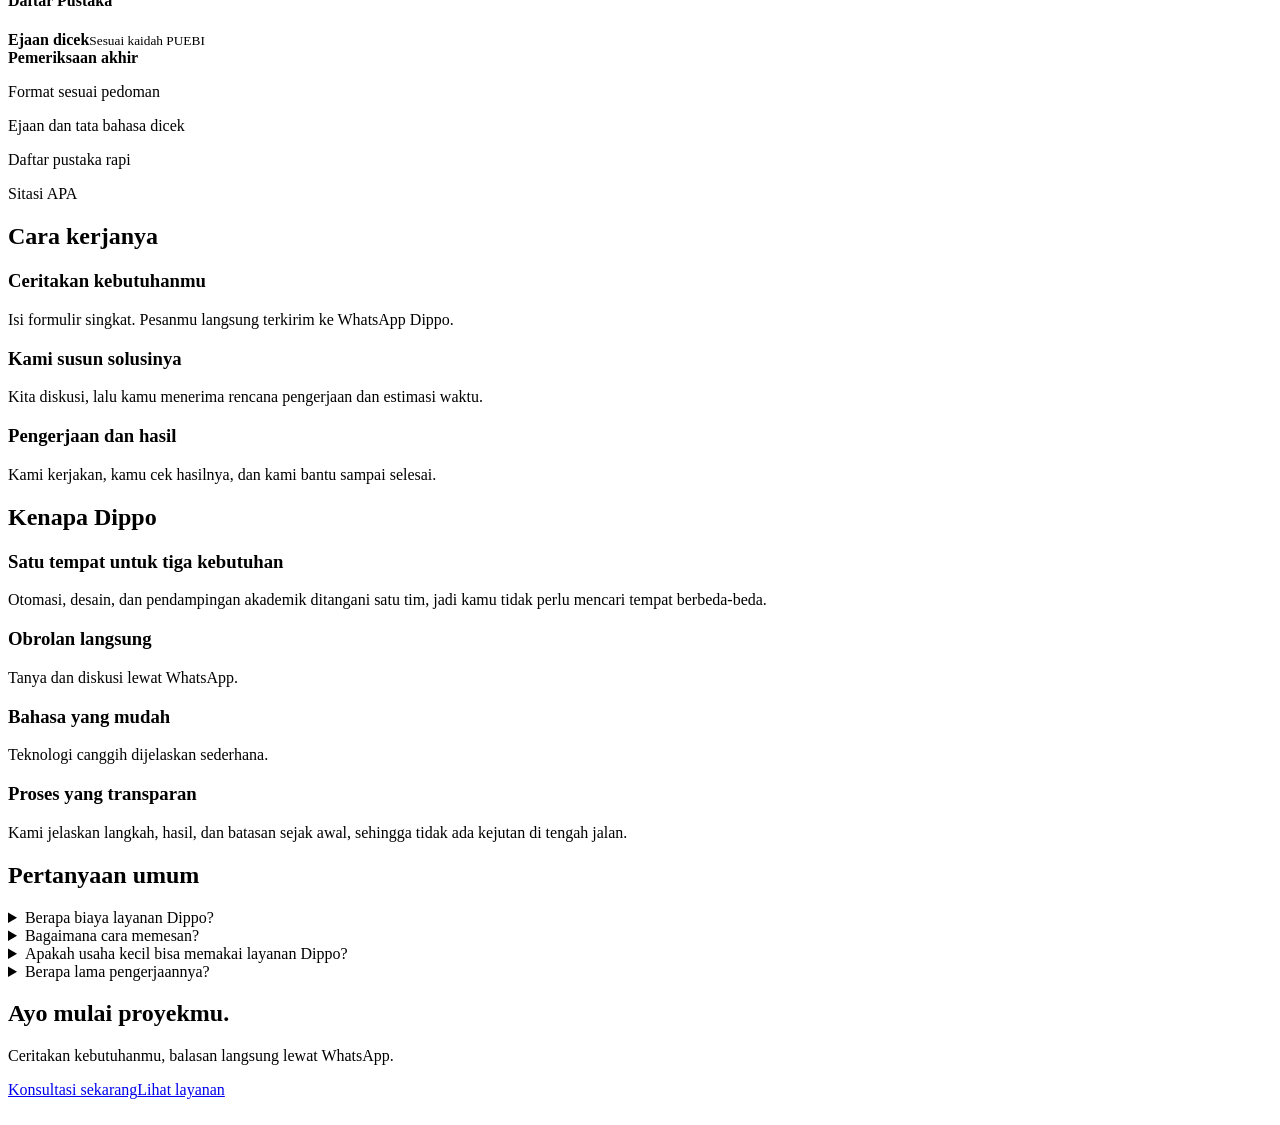
==== commit b99ff810: "Add files via upload" ====
--- a/index.html
+++ b/index.html
@@ -2,346 +2,190 @@
 <html lang="id">
 <head>
 <meta charset="utf-8">
-<meta name="viewport" content="width=device-width, initial-scale=1, viewport-fit=cover">
-<link rel="icon" type="image/png" href="assets/favicon.png">
-<meta name="description" content="Dippo membangun AI Agent dan solusi Machine Learning untuk membantu bisnis Anda kerja lebih cerdas dan tumbuh lebih cepat.">
-<meta name="theme-color" content="#334EAC">
-<title>Dippo – Kerja Lebih Cerdas, Tumbuh Lebih Cepat</title>
-<link rel="preconnect" href="https://fonts.googleapis.com">
-<link href="https://fonts.googleapis.com/css2?family=Plus+Jakarta+Sans:wght@400;500;700;800&display=swap" rel="stylesheet">
-<style>
-:root{--bg:#fbf7f9;--alt:#f4edf1;--surface:#fffdfe;--text:#0b1b3a;--muted:#5a6a88;--brand:#334EAC;--cyan:#334EAC;color-scheme:light;--gold:#f5c84b;--line:#e4e6f0;--navy:#fbf7f9;box-sizing:border-box;padding-top:env(safe-area-inset-top,0px);padding-bottom:env(safe-area-inset-bottom,0px)}
+<meta name="viewport" content="width=device-width, initial-scale=1">
+<title>Dippo – Digital Solution & Creative Services</title>
+<meta name="description" content="Dippo menawarkan AI & otomasi, desain kreatif, dan pendampingan akademik dalam satu tempat.">
+<link rel="icon" href="assets/maskot-dippo.png">
+<link rel="stylesheet" href="css/fonts.css">
+<link rel="stylesheet" href="css/style.css">
+<link rel="stylesheet" href="css/nav.css"><link rel="stylesheet" href="css/system.css"><link rel="stylesheet" href="css/motion.css">
+</head>
+<body>
+<main>
+<section class="hero">
+  <div class="wrap">
+    <div class="copy">
+      <span class="pill up" style="--i:0">Digital Solution &amp; Creative Services</span>
+      <h1 class="up" style="--i:1"><span class="idea">Your Ideas.</span> <span>Our Digital</span> <span>Solutions.</span></h1>
+      <p class="lead up" style="--i:2">Otomasi bisnis dengan AI, desain yang membuat brand diingat, dan pendampingan akademik yang rapi. Satu tim, tiga layanan.</p>
+      <div class="btns up" style="--i:3"><a class="btn" href="kontak.html">Konsultasi via WhatsApp</a><a class="btn alt" href="#layanan">Jelajahi layanan</a></div>
+      <div class="chips up" style="--i:4"><a class="t-ai" href="dippo-ai.html">Dippo AI</a><a class="t-cr" href="dippo-creative.html">Dippo Creative</a><a class="t-ed" href="dippo-edu.html">Dippo Edu</a></div>
+    </div>
+    <div class="art up" style="--i:2">
+      <svg class="orbit" viewBox="0 0 600 600" aria-hidden="true">
+        <circle cx="300" cy="300" r="286" class="r1"/><circle cx="300" cy="300" r="226" class="r2"/>
+        <g class="spin"><circle cx="300" cy="14" r="9" fill="#9B84F5"/><circle cx="527" cy="388" r="8" fill="#FFC83D"/><circle cx="96" cy="452" r="8" fill="#2DD4BF"/></g>
+      </svg>
+      <i class="disc" aria-hidden="true"></i>
+      <i class="shadow" aria-hidden="true"></i>
+      <img class="mascot" data-d="16" src="assets/maskot-dippo.png" alt="Dippo, maskot robot kucing berlogo AI dengan jempol terangkat">
+      <div class="fl f1 t-ai" data-d="34">
+        <div class="fh"><i class="dot"></i>Dippo AI<em>Aktif 24/7</em></div>
+        <div class="bub me">Stok produk A tinggal berapa?</div>
+        <div class="bub bot">Tersisa 24 unit. Mau saya buatkan pesanan ulang?</div>
+        <div class="bub bot typing" aria-hidden="true"><i></i><i></i><i></i></div>
+      </div>
+      <div class="fl f2 t-cr" data-d="-28">
+        <div class="fh"><i class="dot"></i>Dippo Creative</div>
+        <div class="bm"><span class="lm">D</span><span class="sws"><i></i><i></i><i></i><i></i></span></div>
+        <div class="nm">Brand baru</div>
+      </div>
+      <div class="fl f3 t-ed" data-d="24">
+        <div class="fh"><i class="dot"></i>Dippo Edu</div>
+        <div class="ls"><p style="width:92%"></p><p class="hl" style="width:70%"></p><p style="width:82%"></p></div>
+        <div class="ok"><b>✓</b>Format dokumen rapi</div>
+      </div>
+    </div>
+  </div>
+</section>
+
+<div class="marq" aria-hidden="true"><div>
+<span>AI Agent</span><span>Chatbot WhatsApp</span><span>Otomasi Workflow</span><span>Logo &amp; Branding</span><span>Konten Media Sosial</span><span>Presentasi</span><span>Proofreading</span><span>Formatting Dokumen</span>
+</div></div>
+
+<section class="show" id="layanan"><div class="wrap">
+  <div class="head">
+    <h2>Tiga layanan, satu tim.</h2>
+    <div>
+      <p class="lead">Pilih yang kamu butuhkan, atau gabungkan. Kami urus dari ide sampai selesai.</p>
+      <div class="jump"><a class="t-ai" href="#ai">Dippo AI</a><a class="t-cr" href="#creative">Dippo Creative</a><a class="t-ed" href="#edu">Dippo Edu</a></div>
+    </div>
+  </div>
+
+  <div class="svcs">
+  <!-- ===== DIPPO AI ===== -->
+  <article class="svc ai t-ai" id="ai">
+    <div class="tx">
+      <h3>Dippo AI</h3>
+      <p>AI Agent, chatbot, otomasi, integrasi sistem, dan machine learning untuk pekerjaan yang berulang.</p>
+      <div class="btns"><a class="btn" href="kontak.html?jasa=Dippo%20AI">Konsultasi</a><a class="btn alt" href="dippo-ai.html">Detail</a></div>
+    </div>
+    <div class="stage" aria-hidden="true"><div class="cv">
+      <div class="phone" data-d="10">
+        <div class="ph-h"><img src="assets/maskot-ai.png" alt=""><div><b>Dippo AI</b><small>online</small></div></div>
+        <div class="ph-b">
+          <div class="bb me" style="--k:0">Stok produk A tinggal berapa?</div>
+          <div class="bb bot" style="--k:1">Tersisa 24 unit. Mau saya buatkan pesanan ulang?</div>
+          <div class="bb me" style="--k:2">Boleh, buatkan.</div>
+          <div class="bb bot ty" style="--k:3"><i></i><i></i><i></i></div>
+        </div>
+      </div>
+      <div class="dash glass" data-d="-14">
+        <div class="gh"><b>Ringkasan hari ini</b><em>Contoh tampilan</em></div>
+        <div class="kp"><div><small>Pesan dibalas</small><b>128</b></div><div><small>Order tercatat</small><b>24</b></div><div><small>Stok menipis</small><b>3</b></div></div>
+        <svg class="spark" viewBox="0 0 200 50" preserveAspectRatio="none"><defs><linearGradient id="sg" x1="0" x2="0" y1="0" y2="1"><stop offset="0" stop-color="#9B84F5" stop-opacity=".55"/><stop offset="1" stop-color="#9B84F5" stop-opacity="0"/></linearGradient></defs><path d="M0 40L20 34 40 36 60 26 80 29 100 18 120 22 140 12 160 15 180 6 200 9V50H0Z" fill="url(#sg)"/><path class="line" pathLength="1" d="M0 40L20 34 40 36 60 26 80 29 100 18 120 22 140 12 160 15 180 6 200 9"/></svg>
+      </div>
+      <div class="flow glass" data-d="16">
+        <div class="gh"><b>Alur otomatis</b><em>Jalan sendiri</em></div>
+        <div class="nodes">
+          <div class="nd"><span class="ic"><svg viewBox="0 0 24 24"><path d="M4 5h16v11H9l-5 4z"/></svg></span><small>Pesan masuk</small></div>
+          <i class="wire"></i>
+          <div class="nd core"><span class="ic"><svg viewBox="0 0 24 24"><path d="M12 3l2.2 5.8L20 11l-5.8 2.2L12 19l-2.2-5.8L4 11l5.8-2.2z"/></svg></span><small>AI Agent</small></div>
+          <i class="wire"></i>
+          <div class="nd"><span class="ic"><svg viewBox="0 0 24 24"><path d="M4 4h16v16H4zM4 10h16M10 4v16"/></svg></span><small>Google Sheets</small></div>
+        </div>
+      </div>
+      <span class="chip" data-d="24">Aktif 24/7</span>
+    </div></div>
+  </article>
+
+  <!-- ===== DIPPO CREATIVE ===== -->
+  <article class="svc cr rev t-cr" id="creative">
+    <div class="tx">
+      <h3>Dippo Creative</h3>
+      <p>Desain grafis, logo, branding, presentasi, dan konten media sosial untuk brand yang mudah diingat.</p>
+      <div class="btns"><a class="btn" href="kontak.html?jasa=Dippo%20Creative">Konsultasi</a><a class="btn alt" href="dippo-creative.html">Detail</a></div>
+    </div>
+    <div class="stage" aria-hidden="true"><div class="cv">
+      <div class="lg" data-d="12"><b>D</b></div>
+      <div class="pal" data-d="-8"><i style="--c:#7657E8;--k:0"><em>#7657E8</em></i><i style="--c:#17172B;--k:1"><em>#17172B</em></i><i style="--c:#F7F6F2;--k:2;color:#17172B"><em>#F7F6F2</em></i></div>
+      <div class="bcard" data-d="18"><span class="bl">D</span><b>Dippo Creative</b><small>Logo, brand, dan desain</small></div>
+      <div class="type" data-d="-12"><b>Aa</b><strong>Bricolage Grotesque</strong><small>Abcdefghijklm 0123456789</small></div>
+      <div class="post" data-d="14"><div class="pt"><span class="bl">D</span>Dippo Creative</div><p>Brand baru, tampil rapi.</p><i class="dot"></i></div>
+      <img class="mc" data-d="22" src="assets/maskot-creative.png" alt="">
+    </div></div>
+  </article>
+
+  <!-- ===== DIPPO EDU ===== -->
+  <article class="svc ed t-ed" id="edu">
+    <div class="tx">
+      <h3>Dippo Edu</h3>
+      <p>Bimbingan belajar, konsultasi tugas, proofreading, formatting dokumen, dan pendampingan akademik.</p>
+      <div class="btns"><a class="btn" href="kontak.html?jasa=Dippo%20Edu">Konsultasi</a><a class="btn alt" href="dippo-edu.html">Detail</a></div>
+    </div>
+    <div class="stage" aria-hidden="true"><div class="cv">
+      <div class="lesson" data-d="-12"><span class="bk"><svg viewBox="0 0 24 24"><path d="M2 5h7a3 3 0 013 3v12a2 2 0 00-2-2H2zM22 5h-7a3 3 0 00-3 3v12a2 2 0 012-2h8z"/></svg></span><div><b>Bimbingan belajar</b><div class="bar"><i></i></div></div></div>
+      <div class="doc" data-d="8">
+        <div class="dh"><i></i><i></i><i></i><span>Naskah.docx</span></div>
+        <div class="dp">
+          <strong>Bab 3 Metode Penelitian</strong>
+          <p class="ln" style="--w:94%;--k:0"></p><p class="ln hl" style="--w:78%;--k:1"></p>
+          <p class="sent">Data dikumpulkan dengan <del>metode kuantitaif</del><ins>metode kuantitatif</ins> pada seluruh responden.</p>
+          <p class="ln" style="--w:88%;--k:3"></p><p class="ln" style="--w:60%;--k:4"></p>
+          <h4>Daftar Pustaka</h4>
+          <p class="ln" style="--w:92%;--k:5"></p><p class="ln ind" style="--w:70%;--k:6"></p>
+          <p class="ln" style="--w:86%;--k:7"></p><p class="ln ind" style="--w:50%;--k:8"></p>
+        </div>
+      </div>
+      <div class="cmt" data-d="20"><b>Ejaan dicek</b><small>Sesuai kaidah PUEBI</small></div>
+      <div class="chk" data-d="-16"><b>Pemeriksaan akhir</b>
+        <p style="--k:0">Format sesuai pedoman</p><p style="--k:1">Ejaan dan tata bahasa dicek</p><p style="--k:2">Daftar pustaka rapi</p>
+      </div>
+      <span class="cite" data-d="18">Sitasi APA</span>
+      <img class="mc" data-d="22" src="assets/maskot-edu.png" alt="">
+    </div></div>
+  </article>
+  </div>
+</div></section>
 
 
-*{box-sizing:border-box}html{scroll-behavior:smooth;scroll-padding-top:110px}
-body{margin:0;background:var(--bg);color:var(--text);font-family:'Plus Jakarta Sans',system-ui,sans-serif;line-height:1.6}
-.wrap{max-width:1120px;margin:0 auto;padding:0 20px}
-header{position:sticky;top:env(safe-area-inset-top,0px);z-index:9;background:var(--bg);border-bottom:1px solid var(--line)}
-nav{display:flex;align-items:center;justify-content:space-between;height:68px}
-.logo{display:flex;align-items:center;gap:8px;color:var(--text);font-weight:800;font-size:22px;text-decoration:none}
-.logo img{width:36px;height:36px;object-fit:contain}
-nav ul{display:flex;gap:26px;list-style:none;margin:0;padding:0}
-nav ul a{color:var(--muted);text-decoration:none;font-size:15px;font-weight:500}
-nav ul a:hover{color:var(--brand)}
-.btn{display:inline-block;background:var(--brand);color:#fff;padding:13px 26px;border-radius:12px;font-weight:700;text-decoration:none;font-size:15px;border:0;cursor:pointer;font-family:inherit}
-.btn.light{background:#fff;color:var(--brand)}
-.btn.line{background:transparent;border:1.5px solid var(--cyan);color:var(--cyan)}
-.hero{background:radial-gradient(700px 480px at 85% 40%,rgba(51,78,172,.16) 0,transparent 62%),radial-gradient(520px 420px at 55% 95%,rgba(51,78,172,.10) 0,transparent 65%),var(--bg);color:var(--text);overflow:hidden}
-.hero .wrap{display:grid;grid-template-columns:1.1fr .9fr;gap:24px;align-items:center;padding-top:72px;padding-bottom:72px}
-.tag{display:inline-block;border:1px solid var(--line);background:var(--surface);color:var(--brand);padding:6px 14px;border-radius:999px;font-size:13px;font-weight:700}
-h1{font-size:clamp(34px,5.2vw,58px);line-height:1.08;margin:18px 0;font-weight:800}
-h1 em{font-style:normal;background:linear-gradient(90deg,var(--brand),var(--cyan));-webkit-background-clip:text;background-clip:text;color:transparent}
-.hero p{color:var(--muted);font-size:18px;max-width:520px;margin:0 0 28px}
-.row{display:flex;gap:12px;flex-wrap:wrap}
-.mascot{text-align:center;position:relative}
-.mascot img{width:100%;max-width:440px;animation:fl 4s ease-in-out infinite;filter:drop-shadow(0 20px 40px rgba(51,78,172,.30))}
-@keyframes fl{50%{transform:translateY(-14px)}}
-@media (prefers-reduced-motion:reduce){.mascot img{animation:none}}
-section{padding:72px 0}.alt{background:var(--alt)}
-.eyebrow{color:var(--brand);font-weight:800;font-size:13px;letter-spacing:.1em;text-transform:uppercase}
-h2{font-size:clamp(26px,3.6vw,40px);line-height:1.2;margin:8px 0 12px;font-weight:800}
-.sub{color:var(--muted);max-width:620px;margin:0 0 36px}
-.grid{display:grid;grid-template-columns:repeat(auto-fit,minmax(240px,1fr));gap:18px}
-.card{background:var(--surface);border:1px solid var(--line);border-radius:18px;padding:26px;transition:.2s}
-.card:hover{transform:translateY(-4px);border-color:var(--brand)}
-.ico{width:48px;height:48px;border-radius:14px;background:linear-gradient(135deg,var(--brand),var(--cyan));display:grid;place-items:center;font-size:22px;margin-bottom:14px}
-.card h3{margin:0 0 6px;font-size:19px}.card p{margin:0;color:var(--muted);font-size:15px}
-.card small{display:inline-block;margin-bottom:10px;color:var(--brand);font-weight:700;font-size:12px;text-transform:uppercase;letter-spacing:.06em}
-.cta-center{text-align:center;margin-top:32px}
-.chips{display:flex;flex-wrap:wrap;gap:12px}
-.chip{background:var(--surface);border:1px solid var(--line);padding:12px 22px;border-radius:999px;font-weight:700}
-.contact{display:grid;grid-template-columns:.9fr 1.1fr;gap:40px;align-items:start}
-.info p{color:var(--muted)}.info b{display:block;color:var(--text)}
-form{display:grid;gap:14px;background:var(--surface);border:1px solid var(--line);border-radius:20px;padding:28px}
-label{font-size:14px;font-weight:700;display:grid;gap:6px}
-input,select,textarea{font:inherit;padding:12px 14px;border-radius:10px;border:1px solid var(--line);background:var(--bg);color:var(--text);width:100%}
-.two{display:grid;grid-template-columns:1fr 1fr;gap:14px}
-[hidden]{display:none!important}.hero.slim .wrap{grid-template-columns:1fr;padding-top:64px;padding-bottom:64px}.hero.slim h1{max-width:760px}.hero.slim p{max-width:640px;margin:0}.split{display:grid;grid-template-columns:.8fr 1.2fr;gap:40px;align-items:center}.story p{color:var(--muted);margin:0 0 14px}.list{margin:10px 0 0;padding-left:20px;color:var(--muted)}.list li{margin-bottom:8px}.band{text-align:center;background:linear-gradient(135deg,var(--brand),var(--cyan));color:#fff;border-radius:24px;padding:48px 24px}.band h2{color:#fff;margin-top:0}.band p{opacity:.92;margin:0 0 22px}footer{background:var(--alt);color:var(--muted);padding:40px 0 28px;border-top:1px solid var(--line)}
-footer .wrap{display:grid;grid-template-columns:1.4fr 1fr;gap:24px}
-footer a{color:var(--muted);text-decoration:none;margin-right:18px;font-size:15px}
-footer small{grid-column:1/-1;border-top:1px solid var(--line);padding-top:18px}
-@media(max-width:800px){nav{flex-wrap:wrap;height:auto;padding:10px 0}nav ul{display:flex;order:3;width:100%;overflow-x:auto;white-space:nowrap;gap:18px}.split{grid-template-columns:1fr}.hero .wrap,.contact,footer .wrap{grid-template-columns:1fr}.mascot{order:-1}.mascot img{max-width:260px}.two{grid-template-columns:1fr}.hero .wrap{padding-top:36px}}
-section{padding:88px 0}
-header{background:rgba(251,247,249,.8);-webkit-backdrop-filter:saturate(1.4) blur(16px);backdrop-filter:saturate(1.4) blur(16px)}
-nav ul{gap:4px}nav ul a{padding:8px 14px;border-radius:999px;transition:.2s}nav ul a:hover{background:var(--alt);color:var(--brand)}
-.btn{border-radius:999px;transition:.25s;box-shadow:0 8px 24px rgba(51,78,172,.28)}.btn:hover{transform:translateY(-2px);box-shadow:0 12px 32px rgba(51,78,172,.38)}.btn.line,.btn.light{box-shadow:none}
-.hero{position:relative}.hero .wrap{position:relative}
-.hero::before{content:"";position:absolute;inset:0;background-image:radial-gradient(rgba(51,78,172,.18) 1.2px,transparent 1.2px);background-size:26px 26px;-webkit-mask-image:radial-gradient(ellipse at 70% 40%,#000 0,transparent 70%);mask-image:radial-gradient(ellipse at 70% 40%,#000 0,transparent 70%);pointer-events:none}
-h1{font-size:clamp(38px,6vw,68px);letter-spacing:-.03em}h2{letter-spacing:-.02em}
-.mascot{isolation:isolate}.mascot::before{content:"";position:absolute;inset:8% 8%;background:radial-gradient(circle,rgba(51,78,172,.25),transparent 65%);filter:blur(12px);z-index:-1}
-.fb{position:absolute;z-index:2;background:rgba(255,255,255,.88);-webkit-backdrop-filter:blur(10px);backdrop-filter:blur(10px);border:1px solid var(--line);border-radius:999px;padding:8px 16px;font-size:13px;font-weight:700;box-shadow:0 10px 30px rgba(51,78,172,.16);animation:fl 5s ease-in-out infinite}
-.f1{top:8%;left:0}.f2{top:44%;right:-2%;animation-delay:-1.5s}.f3{bottom:10%;left:4%;animation-delay:-3s}
-.ticker{overflow:hidden;border-block:1px solid var(--line);background:var(--surface);padding:18px 0}.ticker div{display:flex;width:max-content;animation:mq 36s linear infinite;will-change:transform;font-weight:700;color:var(--muted)}.ticker span{margin-right:48px;white-space:nowrap}.ticker span::before{content:"\2726  ";color:var(--brand)}@keyframes mq{to{transform:translateX(-50%)}}
-.rv{opacity:0;transform:translateY(26px);transition:opacity .7s ease,transform .7s ease}.rv.in{opacity:1;transform:none}
-.card{border-radius:24px;box-shadow:0 1px 2px rgba(11,27,58,.04),0 12px 32px rgba(51,78,172,.07)}.card:hover{transform:translateY(-6px);box-shadow:0 20px 48px rgba(51,78,172,.16)}
-.ico{border-radius:16px;background:linear-gradient(135deg,#334EAC,#5d79d8);box-shadow:0 8px 20px rgba(51,78,172,.3)}
-.chip{transition:.2s}.chip:hover{background:var(--brand);color:#fff;transform:translateY(-2px)}
-.steps{display:grid;grid-template-columns:repeat(auto-fit,minmax(220px,1fr));gap:18px}.step{padding:28px;border-radius:24px;background:var(--surface);border:1px solid var(--line);box-shadow:0 12px 32px rgba(51,78,172,.07)}.step b{display:block;font-size:48px;line-height:1;font-weight:800;color:transparent;-webkit-text-stroke:1.5px var(--brand);margin-bottom:14px}.step h3{margin:0 0 6px}.step p{margin:0;color:var(--muted);font-size:15px}
-.band{border-radius:32px;background:radial-gradient(520px 260px at 90% 0,rgba(255,255,255,.2),transparent 70%),var(--brand)}
-form{border-radius:28px;box-shadow:0 20px 60px rgba(51,78,172,.1)}input:focus,select:focus,textarea:focus{outline:2px solid var(--brand);outline-offset:1px}
-@media(max-width:520px){.fb{display:none}}
-@media (prefers-reduced-motion:reduce){.rv{opacity:1;transform:none;transition:none}.fb{animation:none}}
-header{background:transparent!important;border:0!important;-webkit-backdrop-filter:none;backdrop-filter:none;padding:10px 0}
-nav{height:60px;padding:0 10px 0 20px;background:rgba(255,255,255,.78);-webkit-backdrop-filter:blur(16px);backdrop-filter:blur(16px);border:1px solid var(--line);border-radius:999px;box-shadow:0 10px 40px rgba(51,78,172,.12)}
-h2{font-size:clamp(28px,4vw,46px)}
-.f1{top:6%;right:2%;left:auto}
-.chat{position:absolute;z-index:2;left:-4%;bottom:6%;width:min(270px,72%);background:rgba(255,255,255,.9);-webkit-backdrop-filter:blur(12px);backdrop-filter:blur(12px);border:1px solid var(--line);border-radius:20px;padding:12px;display:grid;gap:8px;box-shadow:0 20px 50px rgba(51,78,172,.2);text-align:left;font-size:12.5px;line-height:1.45;animation:fl 6s ease-in-out infinite;animation-delay:-2s}
-.m{padding:8px 12px;border-radius:14px;max-width:92%}.m.u{background:var(--alt);justify-self:end}.m.a{background:var(--brand);color:#fff}
-.typing{display:flex;gap:4px;width:fit-content}.typing i{width:6px;height:6px;border-radius:50%;background:#fff;opacity:.5;animation:bl 1.2s infinite}.typing i:nth-child(2){animation-delay:.2s}.typing i:nth-child(3){animation-delay:.4s}@keyframes bl{50%{opacity:1;transform:translateY(-3px)}}
-.card{position:relative;overflow:hidden}.card::before{content:"";position:absolute;inset:0;border-radius:inherit;background:radial-gradient(260px circle at var(--mx,50%) var(--my,50%),rgba(51,78,172,.12),transparent 60%);opacity:0;transition:opacity .3s;pointer-events:none}.card:hover::before{opacity:1}
-#implementasi-ai .grid{grid-template-columns:repeat(6,1fr)}#implementasi-ai .card{min-height:230px;display:flex;flex-direction:column;justify-content:flex-end;grid-column:span 2}
-#implementasi-ai .card:nth-child(1){grid-column:span 4;background:var(--brand);border-color:transparent;color:#fff;background-image:radial-gradient(420px 260px at 100% 0,rgba(255,255,255,.22),transparent 70%)}
-#implementasi-ai .card:nth-child(1) p{color:rgba(255,255,255,.85)}#implementasi-ai .card:nth-child(1) .ico{background:#fff;box-shadow:none}
-#implementasi-ai .card:nth-child(4){grid-column:span 4}
-#implementasi-ai .card h3{font-size:22px}
-#layanan{counter-reset:s;margin:24px 16px;border-radius:40px;color:#fff;background:radial-gradient(520px 320px at 8% 0,rgba(255,255,255,.2),transparent 70%),radial-gradient(420px 320px at 100% 100%,rgba(255,255,255,.14),transparent 70%),var(--brand)}
-#layanan .eyebrow{color:#cfdaff}#layanan .sub{color:rgba(255,255,255,.82)}#layanan .card{display:flex;flex-direction:column;counter-increment:s;padding:28px;background:rgba(255,255,255,.09);border-color:rgba(255,255,255,.22);box-shadow:none}#layanan .card::after{content:counter(s,decimal-leading-zero);order:-1;font-size:48px;line-height:1;font-weight:800;color:transparent;-webkit-text-stroke:1.5px #fff;margin-bottom:14px}#layanan .ico{display:none}#layanan .card p{color:rgba(255,255,255,.82)}#layanan .card::before{background:radial-gradient(260px circle at var(--mx,50%) var(--my,50%),rgba(255,255,255,.16),transparent 60%)}#layanan .card:hover{border-color:rgba(255,255,255,.55);box-shadow:none}
-.faq{max-width:780px;display:grid;gap:12px}details{background:var(--surface);border:1px solid var(--line);border-radius:20px;padding:20px 24px;box-shadow:0 8px 24px rgba(51,78,172,.05)}summary{cursor:pointer;font-weight:700;font-size:17px;list-style:none;display:flex;justify-content:space-between;gap:12px}summary::-webkit-details-marker{display:none}summary::after{content:"+";color:var(--brand);font-size:24px;line-height:1;transition:.2s}details[open] summary::after{transform:rotate(45deg)}details p{margin:12px 0 0;color:var(--muted)}
-@media(max-width:800px){nav{height:auto;padding:10px 14px;border-radius:28px}#implementasi-ai .grid{grid-template-columns:1fr}#implementasi-ai .card,#implementasi-ai .card:nth-child(1),#implementasi-ai .card:nth-child(4){grid-column:auto;min-height:0}#layanan{margin:16px 8px;border-radius:28px}}
-@media(max-width:520px){.chat{left:0;bottom:-8px;width:68%}}
-.sl{display:flex;gap:16px;height:460px}
-.sp{position:relative;flex:1;min-width:0;border-radius:24px;overflow:hidden;cursor:pointer;border:1px solid var(--line);background:linear-gradient(160deg,#e3eafb,#fbf7f9);color:var(--text);transition:flex .6s cubic-bezier(.2,.8,.2,1),box-shadow .3s;outline-offset:3px}
-.sp.on{flex:3;box-shadow:0 24px 60px rgba(51,78,172,.2)}
-.sp.p2,.sp.p4{background:linear-gradient(160deg,#4a66c9,#26397f);color:#fff;border-color:transparent}
-.sp .vis{position:absolute;left:0;top:0;width:100%;height:62%;transition:transform .6s cubic-bezier(.2,.8,.2,1)}
-.sp.on .vis{transform:scale(1.06)}
-.sp .t{position:absolute;left:20px;right:16px;bottom:24px;font-size:19px;line-height:1.2;font-weight:400;color:var(--muted);transition:font-size .4s}
-.sp .t b{display:block;font-weight:800;color:var(--text)}
-.sp.p2 .t,.sp.p4 .t{color:rgba(255,255,255,.8)}.sp.p2 .t b,.sp.p4 .t b{color:#fff}
-.sp.on .t{font-size:26px;right:auto;max-width:46%}
-.sp .d{position:absolute;right:24px;bottom:24px;width:min(230px,44%);font-size:14px;line-height:1.55;opacity:0;transform:translateY(12px);pointer-events:none;transition:opacity .3s,transform .4s}
-.sp.on .d{opacity:1;transform:none;pointer-events:auto;transition-delay:.25s}
-.sp .d p{margin:0}
-.sb{display:inline-block;margin-top:14px;padding:10px 16px;border:1.5px solid currentColor;border-radius:12px;font-weight:700;font-size:12px;text-transform:uppercase;letter-spacing:.05em;color:inherit;text-decoration:none}
-@media(max-width:800px){.sl{flex-direction:column;height:auto}.sp{flex:none;height:120px;transition:height .5s cubic-bezier(.2,.8,.2,1)}.sp.on{height:400px}.sp .vis{height:55%}.sp .t,.sp.on .t{font-size:20px;max-width:none;right:20px}.sp.on .t{bottom:150px}.sp .d,.sp.on .d{left:20px;right:20px;width:auto}}
-.car{display:flex;gap:18px;overflow-x:auto;scroll-snap-type:x mandatory;padding:6px 2px 24px;scrollbar-width:none;-webkit-overflow-scrolling:touch;cursor:grab}.car::-webkit-scrollbar{display:none}.car.drag{scroll-snap-type:none;cursor:grabbing;user-select:none}
-.ac{flex:0 0 272px;scroll-snap-align:start;border-radius:28px;overflow:hidden;background:var(--surface);box-shadow:0 14px 40px rgba(51,78,172,.16);display:flex;flex-direction:column;transition:transform .3s}.ac:hover{transform:translateY(-6px)}
-.av{height:270px;position:relative;overflow:hidden}.av svg{position:absolute;inset:0;width:100%;height:100%}
-.a1,.a3{background-color:#eaf0ff;background-image:linear-gradient(rgba(51,78,172,.1) 1px,transparent 1px),linear-gradient(90deg,rgba(51,78,172,.1) 1px,transparent 1px);background-size:28px 28px}
-.a2,.a4{background-color:#16215c;background-image:linear-gradient(rgba(255,255,255,.07) 1px,transparent 1px),linear-gradient(90deg,rgba(255,255,255,.07) 1px,transparent 1px);background-size:28px 28px}
-.chipf{position:absolute;z-index:1;background:#fff;border:1px solid rgba(51,78,172,.45);border-radius:999px;padding:4px 11px 4px 9px;font-size:11px;font-weight:700;color:#26397f;display:flex;gap:6px;align-items:center;box-shadow:0 4px 12px rgba(0,0,0,.1)}.chipf::before{content:"";width:8px;height:8px;border-radius:50%;background:#334EAC}
-.ab{flex:1;padding:22px 22px 24px;color:#fff;display:flex;flex-direction:column;gap:12px}.b1{background:#334EAC}.b2{background:#26397f}.b3{background:#4a66c9}.b4{background:#2b4296}
-.pill{align-self:flex-start;background:#eaf0ff;color:#26397f;font-size:11px;font-weight:800;letter-spacing:.07em;text-transform:uppercase;padding:5px 10px;border-radius:6px}
-.ab h3{margin:0;font-size:20px;line-height:1.3;color:#fff}.ab p{margin:0;font-size:14px;opacity:.86}.ab a{margin-top:auto;color:#fff;font-weight:700;text-decoration:none;font-size:14px}
-.cn{display:flex;gap:10px;justify-content:flex-end}.cn button{width:46px;height:46px;border-radius:50%;border:1px solid var(--line);background:var(--surface);color:var(--brand);font-size:20px;cursor:pointer;box-shadow:0 8px 20px rgba(51,78,172,.12);transition:.2s}.cn button:hover{background:var(--brand);color:#fff}
-@media(max-width:520px){.ac{flex-basis:78%}}
-#industri{margin:24px 16px;border-radius:40px;color:#fff;overflow:hidden;background:radial-gradient(560px 340px at 92% 8%,rgba(93,121,216,.45),transparent 70%),linear-gradient(160deg,#1c2b73,#101a4d)}
-.ind{display:grid;grid-template-columns:.8fr 1.2fr;gap:24px;align-items:center}
-.it h2{color:#fff}.it .eyebrow{color:#cfdaff}.it p{color:rgba(255,255,255,.8);max-width:430px;margin:0 0 28px}
-#industri .btn.line{border-color:#fff;color:#fff}#industri .btn.line:hover{background:#fff;color:var(--brand)}
-.net{position:relative;aspect-ratio:600/440;width:100%}.net svg{position:absolute;inset:0;width:100%;height:100%}
-.net path{fill:none;stroke:rgba(255,255,255,.42);stroke-width:1.6;stroke-dasharray:2 7;stroke-linecap:round;animation:dash 20s linear infinite}@keyframes dash{to{stroke-dashoffset:-180}}
-.nd{position:absolute;transform:translate(-50%,-50%);display:flex;flex-direction:column;align-items:center;gap:6px;animation:nf 6s ease-in-out infinite}.nd:nth-of-type(2n){animation-delay:-2s}.nd:nth-of-type(3n){animation-delay:-4s}@keyframes nf{50%{transform:translate(-50%,calc(-50% - 8px))}}
-.ti{width:54px;height:54px;border-radius:16px;display:grid;place-items:center;font-size:24px;background:rgba(255,255,255,.1);border:1.5px solid rgba(255,255,255,.38);-webkit-backdrop-filter:blur(6px);backdrop-filter:blur(6px);box-shadow:0 10px 30px rgba(0,0,0,.22)}
-.nd.w .ti{background:#fff;border-color:#fff}
-.nl{font-size:12px;font-weight:700;color:rgba(255,255,255,.92);white-space:nowrap}
-.ctr .ti{width:86px;height:86px;border-radius:50%;background:#fff;border-color:#fff;box-shadow:0 0 0 10px rgba(255,255,255,.12),0 0 56px rgba(157,180,255,.65)}.ctr .ti img{width:66px;height:66px;object-fit:contain}
-.mc{position:absolute;transform:translate(-50%,-50%);font:600 12px ui-monospace,Menlo,monospace;color:#fff;border:1.5px solid rgba(255,255,255,.42);background:rgba(255,255,255,.08);padding:5px 10px;border-radius:8px;white-space:nowrap}
-@media(max-width:800px){#industri{margin:16px 8px;border-radius:28px}.ind{grid-template-columns:1fr}.ti{width:42px;height:42px;font-size:19px;border-radius:12px}.ctr .ti{width:64px;height:64px}.ctr .ti img{width:48px;height:48px}.nl{font-size:10px}.mc{font-size:10px;padding:3px 7px}}
-#layanan{margin:0;border-radius:0;color:var(--text);background:var(--bg)}
-#layanan .eyebrow{color:var(--brand)}#layanan .sub{color:var(--muted);margin-bottom:26px}
-#layanan .btn.line{border:1.5px solid var(--text);color:var(--text);background:transparent;box-shadow:none}#layanan .btn.line:hover{background:var(--text);color:var(--bg)}
-#layanan .grid{grid-template-columns:repeat(4,1fr);gap:36px;margin-top:72px}
-#layanan .card,#layanan .card:hover{display:block;padding:0;background:none;border:0;border-radius:0;box-shadow:none;overflow:visible;transform:none}
-#layanan .card::before,#layanan .card::after{display:none}
-#layanan .card h3{font-size:26px;line-height:1.2;font-weight:700;letter-spacing:-.01em;margin:26px 0 12px;color:var(--text)}
-#layanan .card p{font-size:16px;line-height:1.6;color:var(--muted)}
-#layanan .ico{display:block;font-size:0;width:46px;height:46px;margin:0;border-radius:0;background:var(--brand);box-shadow:none}
-#layanan .card:nth-child(1) .ico{-webkit-mask:url("data:image/svg+xml,%3Csvg xmlns='http://www.w3.org/2000/svg' viewBox='0 0 24 24' fill='none' stroke='black' stroke-width='1.6' stroke-linecap='round' stroke-linejoin='round'%3E%3Ccircle cx='11' cy='11' r='7'/%3E%3Cpath d='M20 20l-4-4M8.5 11h5M11 8.5v5'/%3E%3C/svg%3E") left center/contain no-repeat;mask:url("data:image/svg+xml,%3Csvg xmlns='http://www.w3.org/2000/svg' viewBox='0 0 24 24' fill='none' stroke='black' stroke-width='1.6' stroke-linecap='round' stroke-linejoin='round'%3E%3Ccircle cx='11' cy='11' r='7'/%3E%3Cpath d='M20 20l-4-4M8.5 11h5M11 8.5v5'/%3E%3C/svg%3E") left center/contain no-repeat}
-#layanan .card:nth-child(2) .ico{-webkit-mask:url("data:image/svg+xml,%3Csvg xmlns='http://www.w3.org/2000/svg' viewBox='0 0 24 24' fill='none' stroke='black' stroke-width='1.6' stroke-linecap='round' stroke-linejoin='round'%3E%3Crect x='6' y='6' width='12' height='12' rx='2'/%3E%3Cpath d='M9 2v4M15 2v4M9 18v4M15 18v4M2 9h4M2 15h4M18 9h4M18 15h4M10 12h4'/%3E%3C/svg%3E") left center/contain no-repeat;mask:url("data:image/svg+xml,%3Csvg xmlns='http://www.w3.org/2000/svg' viewBox='0 0 24 24' fill='none' stroke='black' stroke-width='1.6' stroke-linecap='round' stroke-linejoin='round'%3E%3Crect x='6' y='6' width='12' height='12' rx='2'/%3E%3Cpath d='M9 2v4M15 2v4M9 18v4M15 18v4M2 9h4M2 15h4M18 9h4M18 15h4M10 12h4'/%3E%3C/svg%3E") left center/contain no-repeat}
-#layanan .card:nth-child(3) .ico{-webkit-mask:url("data:image/svg+xml,%3Csvg xmlns='http://www.w3.org/2000/svg' viewBox='0 0 24 24' fill='none' stroke='black' stroke-width='1.6' stroke-linecap='round' stroke-linejoin='round'%3E%3Ccircle cx='6' cy='12' r='3'/%3E%3Ccircle cx='18' cy='6' r='3'/%3E%3Ccircle cx='18' cy='18' r='3'/%3E%3Cpath d='M8.7 10.6l6.6-3.2M8.7 13.4l6.6 3.2'/%3E%3C/svg%3E") left center/contain no-repeat;mask:url("data:image/svg+xml,%3Csvg xmlns='http://www.w3.org/2000/svg' viewBox='0 0 24 24' fill='none' stroke='black' stroke-width='1.6' stroke-linecap='round' stroke-linejoin='round'%3E%3Ccircle cx='6' cy='12' r='3'/%3E%3Ccircle cx='18' cy='6' r='3'/%3E%3Ccircle cx='18' cy='18' r='3'/%3E%3Cpath d='M8.7 10.6l6.6-3.2M8.7 13.4l6.6 3.2'/%3E%3C/svg%3E") left center/contain no-repeat}
-#layanan .card:nth-child(4) .ico{-webkit-mask:url("data:image/svg+xml,%3Csvg xmlns='http://www.w3.org/2000/svg' viewBox='0 0 24 24' fill='none' stroke='black' stroke-width='1.6' stroke-linecap='round' stroke-linejoin='round'%3E%3Cpath d='M12 3l7 3v5c0 5-3 8-7 10-4-2-7-5-7-10V6z'/%3E%3Cpath d='M9 12l2 2 4-4'/%3E%3C/svg%3E") left center/contain no-repeat;mask:url("data:image/svg+xml,%3Csvg xmlns='http://www.w3.org/2000/svg' viewBox='0 0 24 24' fill='none' stroke='black' stroke-width='1.6' stroke-linecap='round' stroke-linejoin='round'%3E%3Cpath d='M12 3l7 3v5c0 5-3 8-7 10-4-2-7-5-7-10V6z'/%3E%3Cpath d='M9 12l2 2 4-4'/%3E%3C/svg%3E") left center/contain no-repeat}
-@media(max-width:800px){#layanan .grid{grid-template-columns:repeat(2,1fr);gap:32px 24px;margin-top:48px}#layanan .card h3{font-size:21px}}
-@media(max-width:520px){#layanan .grid{grid-template-columns:1fr}}
-.info a{color:var(--brand);text-decoration:none;font-weight:600}
-.wa{position:fixed;right:20px;bottom:calc(20px + env(safe-area-inset-bottom,0px));z-index:50;width:60px;height:60px;border-radius:50%;background:var(--brand);display:grid;place-items:center;box-shadow:0 12px 32px rgba(51,78,172,.45);transition:transform .2s}.wa:hover{transform:scale(1.08)}
-.wa svg{width:32px;height:32px;fill:#fff}
-.wa::before{content:"";position:absolute;inset:0;border-radius:50%;background:var(--brand);opacity:.45;animation:ring 2.4s ease-out infinite;z-index:-1}@keyframes ring{to{transform:scale(1.7);opacity:0}}
-.wa-tip{position:absolute;right:74px;top:50%;transform:translate(8px,-50%);white-space:nowrap;background:#fff;color:var(--text);font-weight:700;font-size:14px;padding:12px 18px;border-radius:16px;border:1px solid var(--line);box-shadow:0 12px 32px rgba(51,78,172,.22);opacity:0;pointer-events:none;transition:opacity .4s,transform .4s}
-.wa-tip::after{content:"";position:absolute;right:-7px;top:50%;width:12px;height:12px;background:#fff;border-right:1px solid var(--line);border-top:1px solid var(--line);transform:translateY(-50%) rotate(45deg)}
-.wa-tip.show,.wa:hover .wa-tip{opacity:1;transform:translate(0,-50%)}
-@media(max-width:520px){.wa{right:14px;width:54px;height:54px}.wa-tip{right:66px;font-size:13px;padding:10px 14px}}
-.wa,.wa::before{background:#25D366}.wa{box-shadow:0 12px 32px rgba(37,211,102,.45)}
-</style>
-</head>
-<body>
-<header><div class="wrap"><nav>
-<a class="logo" href="#beranda"><img src="assets/logo-dippo.png" alt="">Dippo</a>
-<ul><li><a href="#beranda">Beranda</a></li><li><a href="#implementasi-ai">Implementasi AI</a></li><li><a href="#layanan">Layanan Kami</a></li><li><a href="#sorotan">Portofolio</a></li><li><a href="#tentang">Tentang Kami</a></li><li><a href="#kontak">Kontak</a></li></ul>
-<a class="btn" href="#kontak">Hubungi Tim Kami</a>
-</nav></div></header>
-
-<main>
-<div id="v-home">
-<div class="hero" id="beranda"><div class="wrap">
-<div>
-<span class="tag">✨ AI Agent &amp; Machine Learning</span>
-<h1>Kerja Lebih Cerdas, <em>Tumbuh Lebih Cepat</em></h1>
-<p>Dippo membangun AI Agent dan solusi Machine Learning yang mengambil alih pekerjaan berulang, sehingga tim Anda fokus pada hal yang membuat bisnis tumbuh.</p>
-<div class="row"><a class="btn" href="#kontak">Hubungi Tim Kami</a><a class="btn line" href="#implementasi-ai">Lihat Solusi AI</a></div>
-</div>
-<div class="mascot"><span class="fb f1">✦ Aktif 24/7</span><div class="chat"><div class="m u">Stok produk A tinggal berapa?</div><div class="m a">Tersisa 24 unit. Mau saya buatkan pesanan ulang?</div><div class="m a typing"><i></i><i></i><i></i></div></div><img src="assets/maskot-dippo.png" alt="Dippo, maskot robot kucing AI"></div>
-</div></div>
-
-<div class="ticker"><div><span>AI Agent</span><span>Machine Learning</span><span>Otomasi Workflow</span><span>Chatbot WhatsApp</span><span>Predictive Data</span><span>Computer Vision</span><span>Recommendation Engine</span><span>AI Agent</span><span>Machine Learning</span><span>Otomasi Workflow</span><span>Chatbot WhatsApp</span><span>Predictive Data</span><span>Computer Vision</span><span>Recommendation Engine</span></div></div>
-<section id="implementasi-ai"><div class="wrap">
-<span class="eyebrow">Agensi AI</span>
-<h2>Ubah Ide Menjadi Solusi Cerdas</h2>
-<p class="sub">Empat kemampuan inti Dippo untuk membantu bisnis bekerja lebih efisien.</p>
-<div class="car" id="car">
-<article class="ac"><div class="av a1"><svg viewBox="0 0 272 270" aria-hidden="true"><text x="136" y="175" text-anchor="middle" font-size="130" font-weight="800" fill="none" stroke="#334EAC" stroke-width="2" font-family="Plus Jakarta Sans,sans-serif">AI</text><g fill="#fff" stroke="#334EAC" stroke-width="1.5"><rect x="40" y="66" width="8" height="8"/><rect x="224" y="66" width="8" height="8"/><rect x="132" y="170" width="8" height="8"/></g></svg><span class="chipf" style="top:20px;left:18px">Agent</span><span class="chipf" style="top:58px;right:16px">Pesan WhatsApp</span><span class="chipf" style="bottom:22px;left:26px">Jawab otomatis</span></div><div class="ab b1"><span class="pill">AI Agent</span><h3>Asisten otonom yang bekerja untuk bisnis Anda</h3><p>Menjawab pelanggan, mengerjakan tugas admin, dan mengambil tindakan sendiri.</p><a href="#kontak">Pelajari &#8594;</a></div></article>
-<article class="ac"><div class="av a2"><svg viewBox="0 0 272 270" aria-hidden="true"><g fill="rgba(157,180,255,.35)"><rect x="28" y="180" width="28" height="60" rx="6"/><rect x="68" y="150" width="28" height="90" rx="6"/><rect x="108" y="120" width="28" height="120" rx="6"/><rect x="148" y="96" width="28" height="144" rx="6"/><rect x="188" y="70" width="28" height="170" rx="6"/></g><polyline points="42,160 82,130 122,106 162,82 202,54" fill="none" stroke="#fff" stroke-width="3"/><g fill="#fff"><circle cx="42" cy="160" r="5"/><circle cx="82" cy="130" r="5"/><circle cx="122" cy="106" r="5"/><circle cx="162" cy="82" r="5"/><circle cx="202" cy="54" r="6"/></g></svg><span class="chipf" style="top:18px;left:18px">Prediksi</span><span class="chipf" style="bottom:18px;right:18px">Stok naik 20%</span></div><div class="ab b2"><span class="pill">Predictive Data</span><h3>Prediksi penjualan, stok, dan perilaku pelanggan</h3><p>Model dari data historis untuk keputusan yang lebih tepat.</p><a href="#kontak">Pelajari &#8594;</a></div></article>
-<article class="ac"><div class="av a3"><svg viewBox="0 0 272 270" aria-hidden="true"><rect x="44" y="120" width="130" height="96" rx="16" fill="#9db4ff" transform="rotate(-8 109 168)"/><rect x="70" y="90" width="130" height="96" rx="16" fill="#5d79d8" transform="rotate(4 135 138)"/><rect x="98" y="64" width="130" height="96" rx="16" fill="#334EAC"/><path d="M163 90l7 14 15 2-11 10 3 15-14-8-14 8 3-15-11-10 15-2z" fill="#fff"/></svg><span class="chipf" style="top:20px;left:18px">Untuk Anda</span><span class="chipf" style="bottom:20px;right:18px">Paling relevan</span></div><div class="ab b3"><span class="pill">Recommendation Engine</span><h3>Tampilkan yang paling relevan bagi tiap pengguna</h3><p>Rekomendasi produk atau konten berdasarkan perilaku mereka.</p><a href="#kontak">Pelajari &#8594;</a></div></article>
-<article class="ac"><div class="av a4"><svg viewBox="0 0 272 270" aria-hidden="true"><g fill="none" stroke="#fff" stroke-width="3" stroke-linecap="round"><path d="M52 92V66h26M220 92V66h-26M52 178v26h26M220 178v26h-26"/></g><circle cx="136" cy="135" r="48" fill="none" stroke="rgba(255,255,255,.4)" stroke-width="2"/><circle cx="136" cy="135" r="30" fill="#fff" fill-opacity=".92"/><circle cx="136" cy="135" r="13" fill="#334EAC"/></svg><span class="chipf" style="top:20px;left:18px">Terdeteksi</span><span class="chipf" style="bottom:22px;right:18px">Akurasi tinggi</span></div><div class="ab b4"><span class="pill">Computer Vision</span><h3>AI yang membaca gambar dan video</h3><p>Untuk verifikasi, inspeksi, dan pemantauan otomatis.</p><a href="#kontak">Pelajari &#8594;</a></div></article>
-</div>
-<div class="cn"><button type="button" data-d="p" aria-label="Sebelumnya">&#8592;</button><button type="button" data-d="n" aria-label="Berikutnya">&#8594;</button></div>
-<div class="cta-center"><a class="btn" href="#kontak">Jadwalkan Demo</a></div>
+<section class="band"><div class="wrap">
+  <h2>Cara kerjanya</h2>
+  <div class="steps">
+    <div class="step"><h3>Ceritakan kebutuhanmu</h3><p>Isi formulir singkat. Pesanmu langsung terkirim ke WhatsApp Dippo.</p></div>
+    <div class="step"><h3>Kami susun solusinya</h3><p>Kita diskusi, lalu kamu menerima rencana pengerjaan dan estimasi waktu.</p></div>
+    <div class="step"><h3>Pengerjaan dan hasil</h3><p>Kami kerjakan, kamu cek hasilnya, dan kami bantu sampai selesai.</p></div>
+  </div>
 </div></section>
 
-<section class="alt" id="sorotan"><div class="wrap">
-<span class="eyebrow">Sorotan</span>
-<h2>Contoh Solusi yang Bisa Kami Bangun</h2>
-<p class="sub">Arahkan kursor ke salah satu kolom untuk melihat detailnya.</p>
-<div class="sl">
-<div class="sp p1 on" tabindex="0"><svg class="vis" viewBox="0 0 400 280" preserveAspectRatio="xMidYMid slice" aria-hidden="true"><defs><linearGradient id="g1" x1="0" y1="0" x2="1" y2="1"><stop offset="0" stop-color="#9db4ff"/><stop offset="1" stop-color="#334EAC"/></linearGradient></defs><g transform="translate(110 40)"><rect y="130" width="230" height="70" rx="18" fill="#334EAC" transform="skewY(-12)"/><rect y="90" width="230" height="70" rx="18" fill="url(#g1)" transform="skewY(-12)"/><rect y="50" width="230" height="70" rx="18" fill="#dfe7ff" transform="skewY(-12)"/></g></svg><div class="t">Customer Service<b>Otomatis</b></div><div class="d"><p>AI Agent membalas pertanyaan pelanggan di WhatsApp dan Telegram, 24 jam penuh.</p><a class="sb" href="#kontak">Selengkapnya &#8599;</a></div></div>
-<div class="sp p2" tabindex="0"><svg class="vis" viewBox="0 0 400 280" preserveAspectRatio="xMidYMid slice" aria-hidden="true"><path d="M60 40L150 100L250 50L330 120M150 100L200 190L290 170M250 50L290 170" stroke="rgba(255,255,255,.35)" stroke-width="2" fill="none"/><g fill="#fff"><circle cx="60" cy="40" r="12"/><circle cx="150" cy="100" r="16"/><circle cx="250" cy="50" r="12"/><circle cx="330" cy="120" r="14"/><circle cx="200" cy="190" r="12"/><circle cx="290" cy="170" r="18" fill-opacity=".85"/></g></svg><div class="t">Admin &amp; Laporan<b>Otomatis</b></div><div class="d"><p>Catat data masuk dan keluar, lalu rangkum menjadi laporan harian tanpa input manual.</p><a class="sb" href="#kontak">Selengkapnya &#8599;</a></div></div>
-<div class="sp p3" tabindex="0"><svg class="vis" viewBox="0 0 400 280" preserveAspectRatio="xMidYMid slice" aria-hidden="true"><g transform="translate(70 30)"><path d="M0 70L130 20L260 70L130 120Z" fill="#dfe7ff"/><path d="M0 110L130 60L260 110L130 160Z" fill="#9db4ff"/><path d="M0 150L130 100L260 150L130 200Z" fill="#334EAC"/></g></svg><div class="t">Prediksi<b>Permintaan</b></div><div class="d"><p>Perkirakan kebutuhan stok agar tidak kelebihan atau kehabisan barang.</p><a class="sb" href="#kontak">Selengkapnya &#8599;</a></div></div>
-<div class="sp p4" tabindex="0"><svg class="vis" viewBox="0 0 400 280" preserveAspectRatio="xMidYMid slice" aria-hidden="true"><g fill="none" stroke="#fff" stroke-width="2"><circle cx="200" cy="130" r="105" stroke-opacity=".25"/><circle cx="200" cy="130" r="72" stroke-opacity=".45"/></g><circle cx="200" cy="130" r="42" fill="#fff" fill-opacity=".92"/><circle cx="200" cy="130" r="18" fill="#334EAC"/></svg><div class="t">Rekomendasi<b>Produk</b></div><div class="d"><p>Tampilkan penawaran yang tepat untuk setiap pelanggan berdasarkan perilakunya.</p><a class="sb" href="#kontak">Selengkapnya &#8599;</a></div></div>
-</div>
+<section><div class="wrap">
+  <h2>Kenapa Dippo</h2>
+  <div class="bento">
+    <div class="card"><h3>Satu tempat untuk tiga kebutuhan</h3><p>Otomasi, desain, dan pendampingan akademik ditangani satu tim, jadi kamu tidak perlu mencari tempat berbeda-beda.</p></div>
+    <div class="card t-cr"><h3>Obrolan langsung</h3><p>Tanya dan diskusi lewat WhatsApp.</p></div>
+    <div class="card t-ed"><h3>Bahasa yang mudah</h3><p>Teknologi canggih dijelaskan sederhana.</p></div>
+    <div class="card"><h3>Proses yang transparan</h3><p>Kami jelaskan langkah, hasil, dan batasan sejak awal, sehingga tidak ada kejutan di tengah jalan.</p></div>
+  </div>
 </div></section>
 
-<section id="industri"><div class="wrap ind">
-<div class="it"><span class="eyebrow">Industri</span><h2>Bersama Dippo, AI Dapat Diterapkan di Berbagai Industri</h2><p>Dippo menghubungkan AI Agent dan Machine Learning dengan proses di setiap sektor, dari retail hingga kesehatan, sesuai skala bisnis Anda.</p><a class="btn line" href="#kontak">Diskusikan Kebutuhan &#8594;</a></div>
-<div class="net"><svg viewBox="0 0 600 440" aria-hidden="true"><path d="M300 220L190 150L90 70M300 220L420 160L510 80M300 220L410 300L470 385M300 220L180 310L55 240M180 310L180 385M300 220L300 40M300 220L545 250M300 40L420 160M545 250L420 160M545 250L410 300M190 150L300 40"/></svg>
-<span class="mc" style="left:31.7%;top:34.1%">Chatbot</span><span class="mc" style="left:70%;top:36.4%">Prediksi</span><span class="mc" style="left:68.3%;top:68.2%">Otomasi</span><span class="mc" style="left:30%;top:70.5%">Laporan</span>
-<div class="nd ctr" style="left:50%;top:50%"><span class="ti"><img data-m alt="Dippo"></span></div>
-<div class="nd w" style="left:15%;top:15.9%"><span class="ti">🛒</span><span class="nl">Retail</span></div>
-<div class="nd" style="left:50%;top:9.1%"><span class="ti">🏭</span><span class="nl">Manufaktur</span></div>
-<div class="nd w" style="left:85%;top:18.2%"><span class="ti">🏥</span><span class="nl">Kesehatan</span></div>
-<div class="nd" style="left:90.8%;top:56.8%"><span class="ti">🎓</span><span class="nl">Pendidikan</span></div>
-<div class="nd w" style="left:78.3%;top:87.5%"><span class="ti">💳</span><span class="nl">Keuangan</span></div>
-<div class="nd" style="left:30%;top:87.5%"><span class="ti">🚚</span><span class="nl">Logistik</span></div>
-<div class="nd w" style="left:9.2%;top:54.5%"><span class="ti">🏪</span><span class="nl">UMKM</span></div>
-</div>
+<section class="band"><div class="wrap">
+  <h2>Pertanyaan umum</h2>
+  <details><summary>Berapa biaya layanan Dippo?</summary><p>Biaya menyesuaikan jenis dan kompleksitas pekerjaan. Contoh paket ada di setiap halaman layanan, dan kamu bisa konsultasi dulu lewat WhatsApp.</p></details>
+  <details><summary>Bagaimana cara memesan?</summary><p>Isi formulir di halaman Kontak. Pesanmu otomatis terisi di WhatsApp, tinggal dikirim.</p></details>
+  <details><summary>Apakah usaha kecil bisa memakai layanan Dippo?</summary><p>Bisa. Solusi disesuaikan dengan skala dan anggaran.</p></details>
+  <details><summary>Berapa lama pengerjaannya?</summary><p>Tergantung kebutuhan. Estimasi waktu diberikan setelah diskusi awal.</p></details>
 </div></section>
 
-<section id="layanan"><div class="wrap">
-<span class="eyebrow">Layanan Kami</span>
-<h2>Dari Konsep Hingga Berjalan di Bisnis Anda</h2>
-<p class="sub">Pendampingan menyeluruh agar solusi AI benar-benar terpakai.</p>
-<a class="btn line" href="#kontak">Diskusikan Layanan &#8594;</a>
-<div class="grid">
-<div class="card"><div class="ico">🔍</div><h3>Konsultasi &amp; Analisis</h3><p>Memetakan proses bisnis dan peluang AI yang paling berdampak.</p></div>
-<div class="card"><div class="ico">🛠️</div><h3>Pengembangan Solusi AI</h3><p>Membangun AI Agent dan model Machine Learning sesuai kebutuhan.</p></div>
-<div class="card"><div class="ico">🔗</div><h3>Integrasi Sistem</h3><p>Menghubungkan AI dengan aplikasi, WhatsApp, spreadsheet, dan sistem Anda.</p></div>
-<div class="card"><div class="ico">🛡️</div><h3>Dukungan Berkelanjutan</h3><p>Pemantauan dan optimasi agar performa solusi terus meningkat.</p></div>
-</div>
-</div></section>
-
-</div>
-<div id="v-about" hidden>
-<div class="hero slim" id="tentang"><div class="wrap"><div>
-<span class="tag">Tentang Kami</span>
-<h1>Kami Membantu Bisnis <em>Kerja Lebih Cerdas</em></h1>
-<p>Dippo adalah perusahaan AI Agent dan Machine Learning yang membantu bisnis mengotomatiskan pekerjaan berulang dan mengambil keputusan berbasis data.</p>
-</div></div></div>
-
-<section><div class="wrap split" style="grid-template-columns:1.2fr .8fr">
-<div class="story">
-<span class="eyebrow">Siapa Dippo</span>
-<h2>Cerita Singkat Dippo</h2>
-<p>Banyak bisnis kehabisan waktu untuk pekerjaan yang sama setiap hari: membalas pesan pelanggan, mencatat data, dan menyusun laporan. Dippo hadir agar pekerjaan itu bisa ditangani AI, sehingga tim Anda punya waktu untuk hal yang lebih bernilai.</p>
-<p>Kami membangun AI Agent dan model Machine Learning yang mudah dipakai, terhubung dengan alat yang sudah Anda gunakan, dan dirancang untuk benar-benar berdampak pada pertumbuhan bisnis.</p>
-</div>
-<div class="card"><h3>Fokus Kami</h3><ul class="list"><li>AI Agent untuk layanan dan operasional</li><li>Machine Learning untuk prediksi dan rekomendasi</li><li>Otomasi workflow lintas aplikasi</li></ul></div>
-</div></section>
-
-<section class="alt"><div class="wrap">
-<span class="eyebrow">Arah Kami</span>
-<h2>Visi &amp; Misi</h2>
-<div class="grid" style="margin-top:28px">
-<div class="card"><div class="ico">🔭</div><h3>Visi</h3><p>Menjadi mitra AI yang membuat setiap bisnis, besar maupun kecil, bisa bekerja lebih cerdas dan tumbuh lebih cepat.</p></div>
-<div class="card"><div class="ico">🚀</div><h3>Misi</h3><ul class="list"><li>Membangun solusi AI yang praktis dan mudah dipakai</li><li>Mengotomatiskan pekerjaan berulang agar tim fokus pada hal penting</li><li>Mendampingi klien dari ide hingga solusi berjalan</li></ul></div>
-</div></div></section>
-
-<section><div class="wrap">
-<span class="eyebrow">Nilai Kami</span>
-<h2>Prinsip yang Kami Pegang</h2>
-<div class="grid" style="margin-top:28px">
-<div class="card"><div class="ico">✨</div><h3>Sederhana</h3><p>Teknologi canggih dengan cara pakai yang mudah dipahami.</p></div>
-<div class="card"><div class="ico">📊</div><h3>Berdampak</h3><p>Setiap solusi diukur dari manfaat nyata bagi bisnis Anda.</p></div>
-<div class="card"><div class="ico">🤝</div><h3>Transparan</h3><p>Komunikasi jelas soal proses, hasil, dan batasan solusi.</p></div>
-<div class="card"><div class="ico">📚</div><h3>Terus Belajar</h3><p>Kami mengikuti perkembangan AI demi solusi yang lebih baik.</p></div>
-</div></div></section>
-
-<section class="alt"><div class="wrap split">
-<div class="mascot"><img data-m alt="Dippo, maskot robot kucing AI" style="max-width:320px"></div>
-<div class="story">
-<span class="eyebrow">Maskot Kami</span>
-<h2>Kenalan dengan Dippo</h2>
-<p>Dippo adalah robot kucing berlogo AI yang menjadi wajah perusahaan kami. Mata layarnya yang berkedip dan jempol yang terangkat mewakili semangat kami: ramah, cepat, dan selalu siap membantu bisnis Anda.</p>
-</div></div></section>
-
-<section><div class="wrap"><div class="band"><h2>Siap Bekerja Bersama Dippo?</h2><p>Ceritakan kebutuhan bisnis Anda dan mari cari solusi AI yang tepat.</p><a class="btn light" href="#kontak">Hubungi Tim Kami</a></div></div></section>
-</div>
-
-<section id="faq"><div class="wrap">
-<span class="eyebrow">FAQ</span>
-<h2>Pertanyaan yang Sering Diajukan</h2>
-<p class="sub">Jawaban singkat sebelum Anda memulai.</p>
-<div class="faq">
-<details><summary>Apa itu AI Agent?</summary><p>AI Agent adalah asisten digital yang bisa memahami permintaan, mengambil keputusan sederhana, dan menjalankan tugas sendiri, misalnya membalas pelanggan atau mencatat data.</p></details>
-<details><summary>Apakah UMKM bisa memakai solusi Dippo?</summary><p>Bisa. Kami menyesuaikan solusi dengan skala dan anggaran, mulai dari otomasi sederhana hingga sistem yang lebih lengkap.</p></details>
-<details><summary>Berapa lama proses pembuatannya?</summary><p>Tergantung kompleksitas kebutuhan. Setelah diskusi awal, kami akan memberikan estimasi waktu yang jelas.</p></details>
-<details><summary>Bagaimana dengan keamanan data?</summary><p>Kami memperlakukan data dengan hati-hati dan membahas kebutuhan keamanan sejak tahap perancangan.</p></details>
-</div></div></section>
-
-<section id="kontak"><div class="wrap contact">
-<div class="info">
-<span class="eyebrow">Hubungi Kami</span>
-<h2>Punya Ide atau Proyek? Mari Wujudkan Bersama</h2>
-<p>Ceritakan kebutuhan Anda, dan tim Dippo akan menghubungi Anda.</p>
-<p><b>Email</b><a href="mailto:halodippo@gmail.com">halodippo@gmail.com</a></p>
-<p><b>WhatsApp</b><a href="https://wa.me/6285889002998" target="_blank" rel="noopener">+62 858-8900-2998</a></p>
-</div>
-<form id="f">
-<div class="two"><label>Nama Lengkap<input name="n" required></label><label>Email<input name="e" type="email" required></label></div>
-<div class="two"><label>Perusahaan<input name="c"></label>
-<label>Kebutuhan<select name="k"><option>AI Agent</option><option>Machine Learning</option><option>Otomasi Workflow</option><option>Konsultasi</option></select></label></div>
-<label>Pesan<textarea name="m" rows="4"></textarea></label>
-<button class="btn" type="submit">Kirim Pesan</button>
-</form>
-</div></section>
+<section class="cta-final">
+  <h2>Ayo mulai proyekmu.</h2>
+  <p class="lead">Ceritakan kebutuhanmu, balasan langsung lewat WhatsApp.</p>
+  <div class="btns"><a class="btn" href="kontak.html">Konsultasi sekarang</a><a class="btn alt" href="#layanan">Lihat layanan</a></div>
+  <img class="peek" src="assets/maskot-dippo.png" alt="">
+</section>
 </main>
-
-<footer><div class="wrap">
-<div><b style="color:var(--text);font-size:20px">Dippo</b><p>Kerja Lebih Cerdas, Tumbuh Lebih Cepat.</p></div>
-<div><a href="#beranda">Beranda</a><a href="#layanan">Layanan</a><a href="#sorotan">Portofolio</a><a href="#tentang">Tentang Kami</a><a href="#kontak">Kontak</a></div>
-<small>© 2026 Dippo. Semua hak dilindungi.</small>
-</div></footer>
-<a class="wa" href="https://wa.me/6285889002998?text=Halo%20Dippo%2C%20saya%20ingin%20berkonsultasi" target="_blank" rel="noopener" aria-label="Chat WhatsApp Dippo"><span class="wa-tip" id="watip">Hubungi Dippo ya :)</span><svg viewBox="0 0 24 24" aria-hidden="true"><path d="M17.472 14.382c-.297-.149-1.758-.867-2.03-.967-.273-.099-.471-.148-.67.15-.197.297-.767.966-.94 1.164-.173.199-.347.223-.644.075-.297-.15-1.255-.463-2.39-1.475-.883-.788-1.48-1.761-1.653-2.059-.173-.297-.018-.458.13-.606.134-.133.298-.347.446-.52.149-.174.198-.298.298-.497.099-.198.05-.371-.025-.52-.075-.149-.669-1.612-.916-2.207-.242-.579-.487-.5-.669-.51-.173-.008-.371-.01-.57-.01-.198 0-.52.074-.792.372-.272.297-1.04 1.016-1.04 2.479 0 1.462 1.065 2.875 1.213 3.074.149.198 2.096 3.2 5.077 4.487.709.306 1.262.489 1.694.625.712.227 1.36.195 1.871.118.571-.085 1.758-.719 2.006-1.413.248-.694.248-1.289.173-1.413-.074-.124-.272-.198-.57-.347m-5.421 7.403h-.004a9.87 9.87 0 01-5.031-1.378l-.361-.214-3.741.982.998-3.648-.235-.374a9.86 9.86 0 01-1.51-5.26c.001-5.45 4.436-9.884 9.888-9.884 2.64 0 5.122 1.03 6.988 2.898a9.825 9.825 0 012.893 6.994c-.003 5.45-4.437 9.884-9.885 9.884m8.413-18.297A11.815 11.815 0 0012.05 0C5.495 0 .16 5.335.157 11.892c0 2.096.547 4.142 1.588 5.945L.057 24l6.305-1.654a11.882 11.882 0 005.683 1.448h.005c6.554 0 11.89-5.335 11.893-11.893a11.821 11.821 0 00-3.48-8.413Z"/></svg></a>
-<script>
-document.getElementById('f').addEventListener('submit',function(ev){ev.preventDefault();var d=new FormData(ev.target);
-var b='Nama: '+d.get('n')+'\nEmail: '+d.get('e')+'\nPerusahaan: '+d.get('c')+'\nKebutuhan: '+d.get('k')+'\n\n'+d.get('m');
-location.href='mailto:halodippo@gmail.com?subject='+encodeURIComponent('Konsultasi Dippo')+'&body='+encodeURIComponent(b);});
-var view='home',first=document.querySelector('.logo img');
-document.querySelectorAll('img[data-m]').forEach(function(i){i.src='assets/maskot-dippo.png'});
-function route(){var h=location.hash.slice(1);
-if(h==='tentang')view='about';
-else if(['beranda','implementasi-ai','sorotan','layanan'].indexOf(h)>-1)view='home';
-document.getElementById('v-home').hidden=view!=='home';
-document.getElementById('v-about').hidden=view!=='about';
-var el=document.getElementById(h);
-if(!h||h==='tentang'||h==='beranda'||!el){window.scrollTo(0,0)}else{el.scrollIntoView()}}
-window.addEventListener('hashchange',route);route();
-(function(){var t=document.getElementById('watip');setTimeout(function(){t.classList.add('show')},300);setTimeout(function(){t.classList.remove('show')},5300)})();
-document.querySelectorAll('.cn button').forEach(function(b){b.addEventListener('click',function(){document.getElementById('car').scrollBy({left:(b.dataset.d==='n'?1:-1)*290,behavior:'smooth'})})});
-(function(){var c=document.getElementById('car'),d=false,x=0,s=0;c.addEventListener('mousedown',function(e){d=true;x=e.pageX;s=c.scrollLeft;c.classList.add('drag')});window.addEventListener('mouseup',function(){d=false;c.classList.remove('drag')});c.addEventListener('mousemove',function(e){if(d){c.scrollLeft=s-(e.pageX-x)}})})();
-document.querySelectorAll('.ticker div').forEach(function(d){d.innerHTML+=d.innerHTML});
-document.querySelectorAll('.sl').forEach(function(sl){var ps=sl.querySelectorAll('.sp');function on(p){ps.forEach(function(x){x.classList.toggle('on',x===p)})}ps.forEach(function(p){['mouseenter','focus','click'].forEach(function(ev){p.addEventListener(ev,function(){on(p)})})})});
-document.addEventListener('mousemove',function(e){var c=e.target.closest&&e.target.closest('.card');if(c){var r=c.getBoundingClientRect();c.style.setProperty('--mx',(e.clientX-r.left)+'px');c.style.setProperty('--my',(e.clientY-r.top)+'px')}});
-if('IntersectionObserver' in window){var io=new IntersectionObserver(function(es){es.forEach(function(e){if(e.isIntersecting){var t=e.target;t.classList.add('in');io.unobserve(t);setTimeout(function(){t.classList.remove('rv','in');t.style.transitionDelay=''},900)}})},{threshold:.12});
-document.querySelectorAll('.card,.step,.chip,.band,section h2').forEach(function(el,i){el.classList.add('rv');el.style.transitionDelay=(i%4)*70+'ms';io.observe(el)})}
-</script>
+<div id="site-footer"></div>
+<script src="js/shared.js"></script>
+<script src="js/main.js"></script>
+<script src="js/motion.js"></script>
 </body>
 </html>
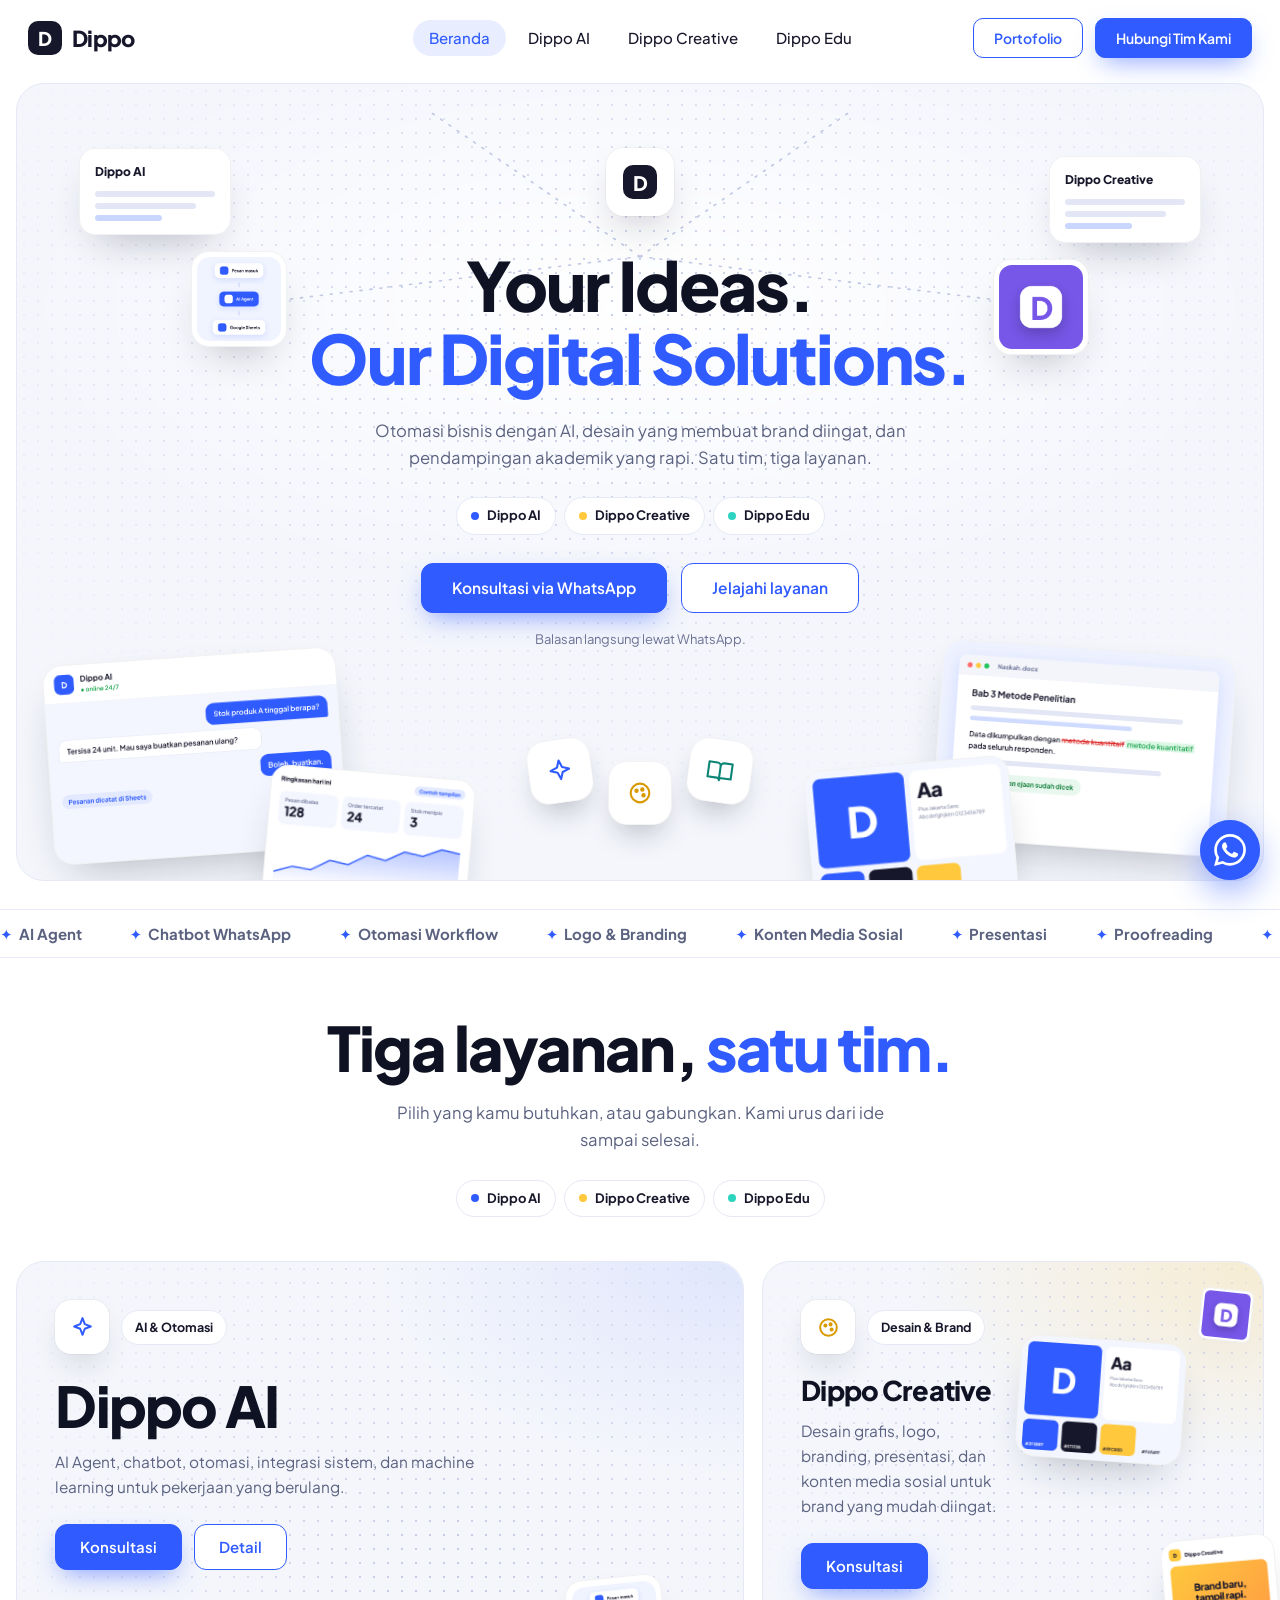
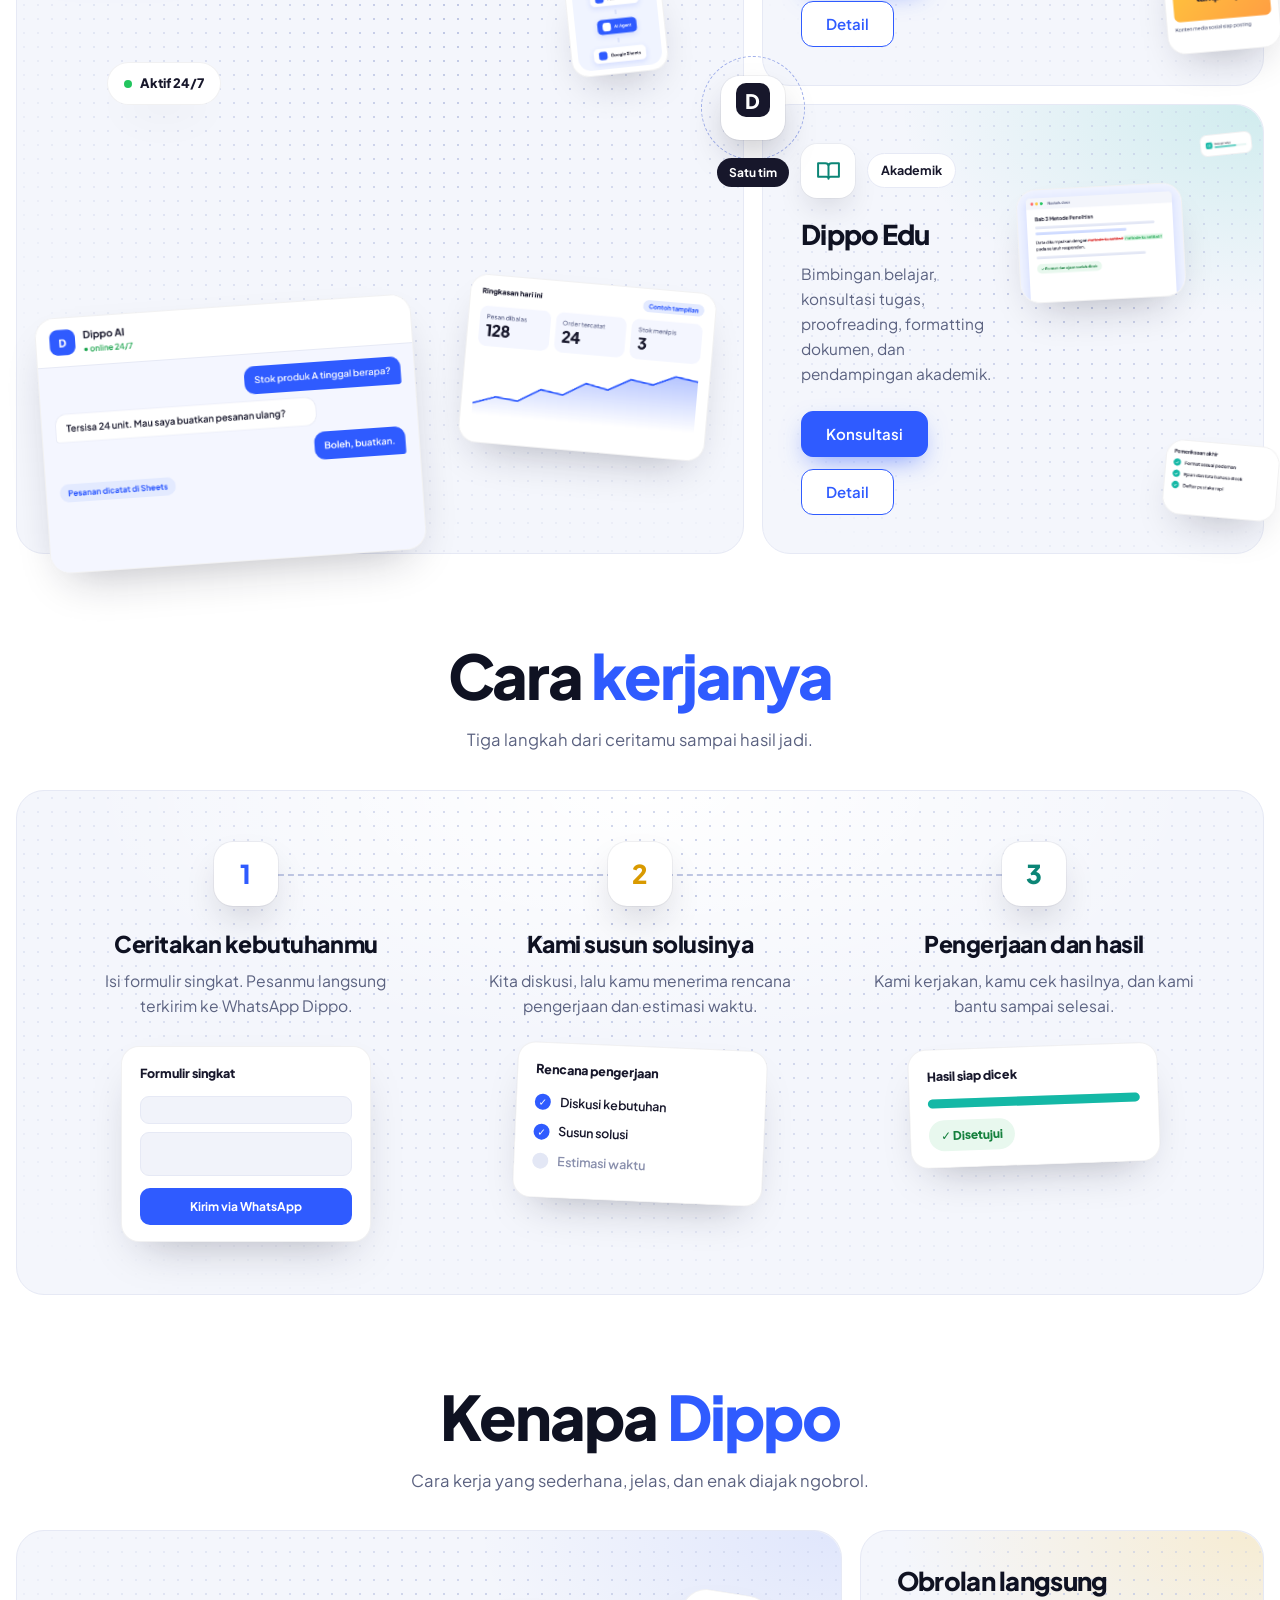
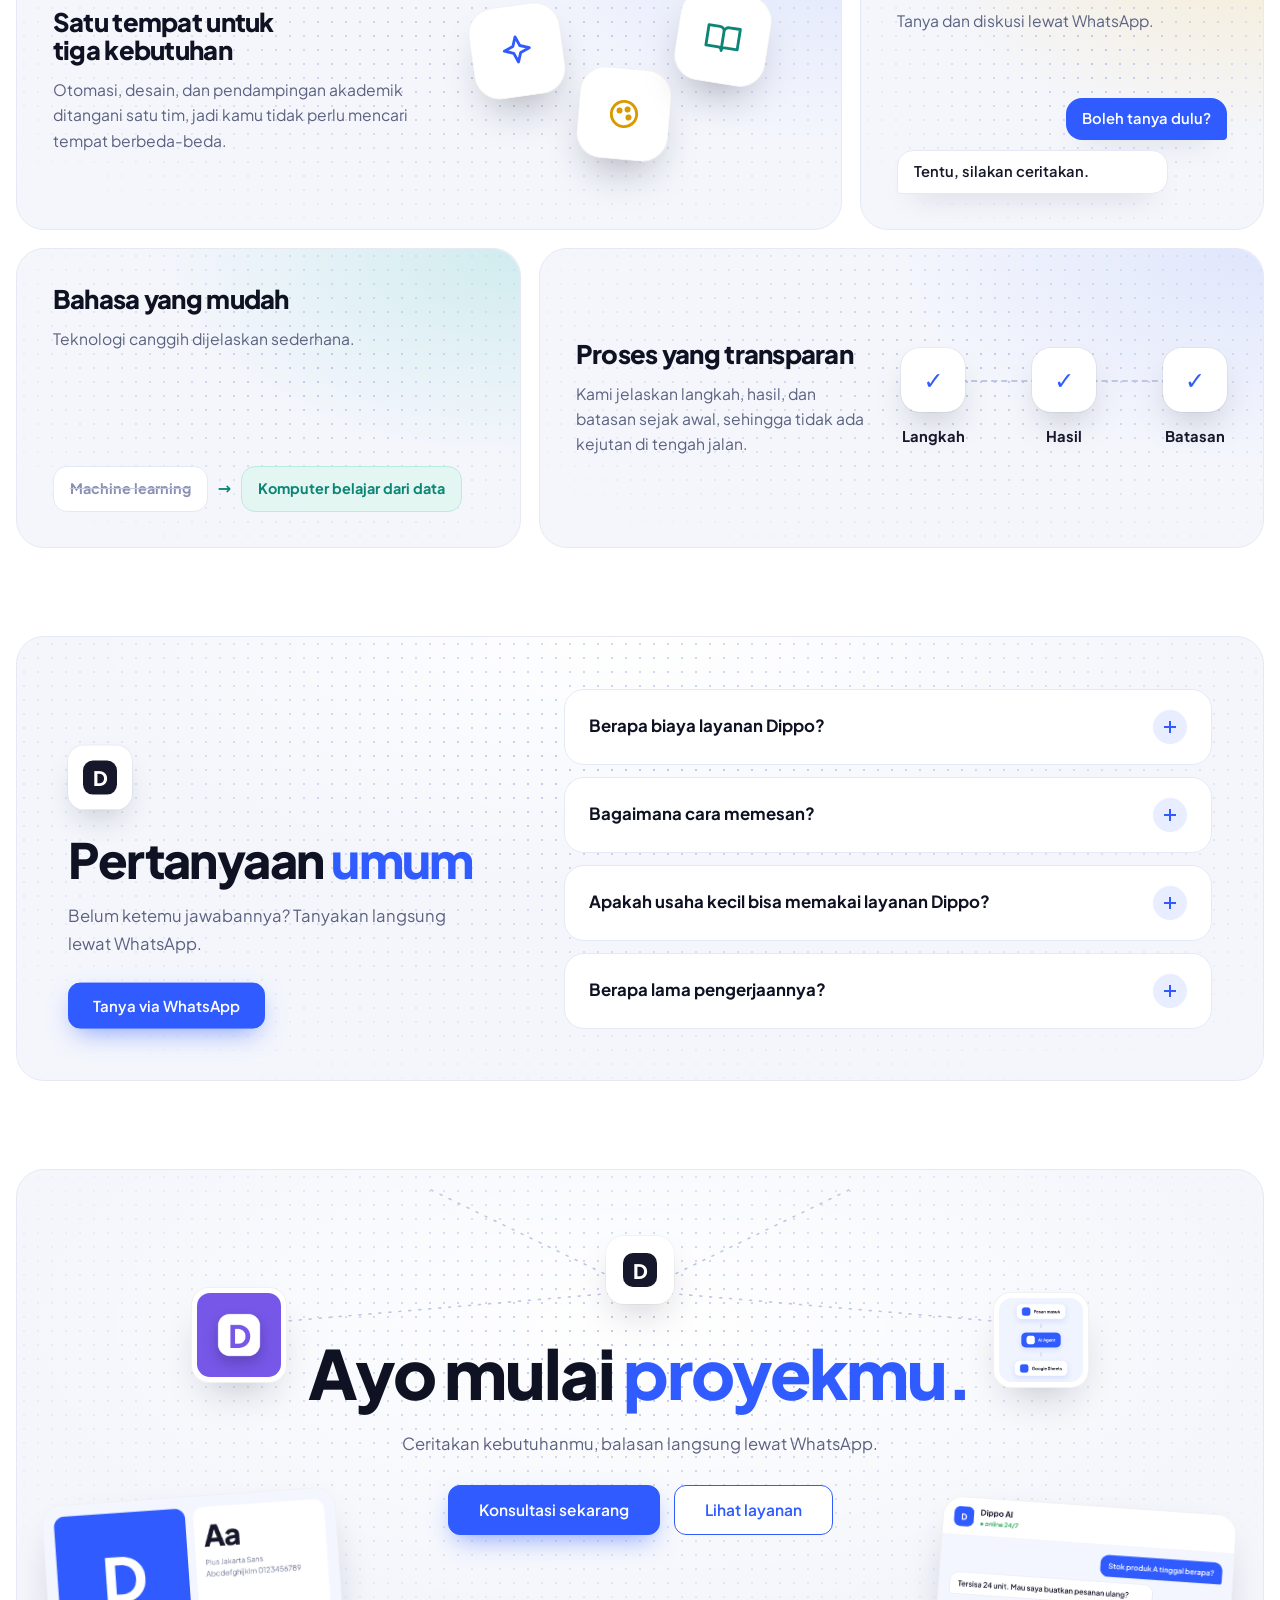
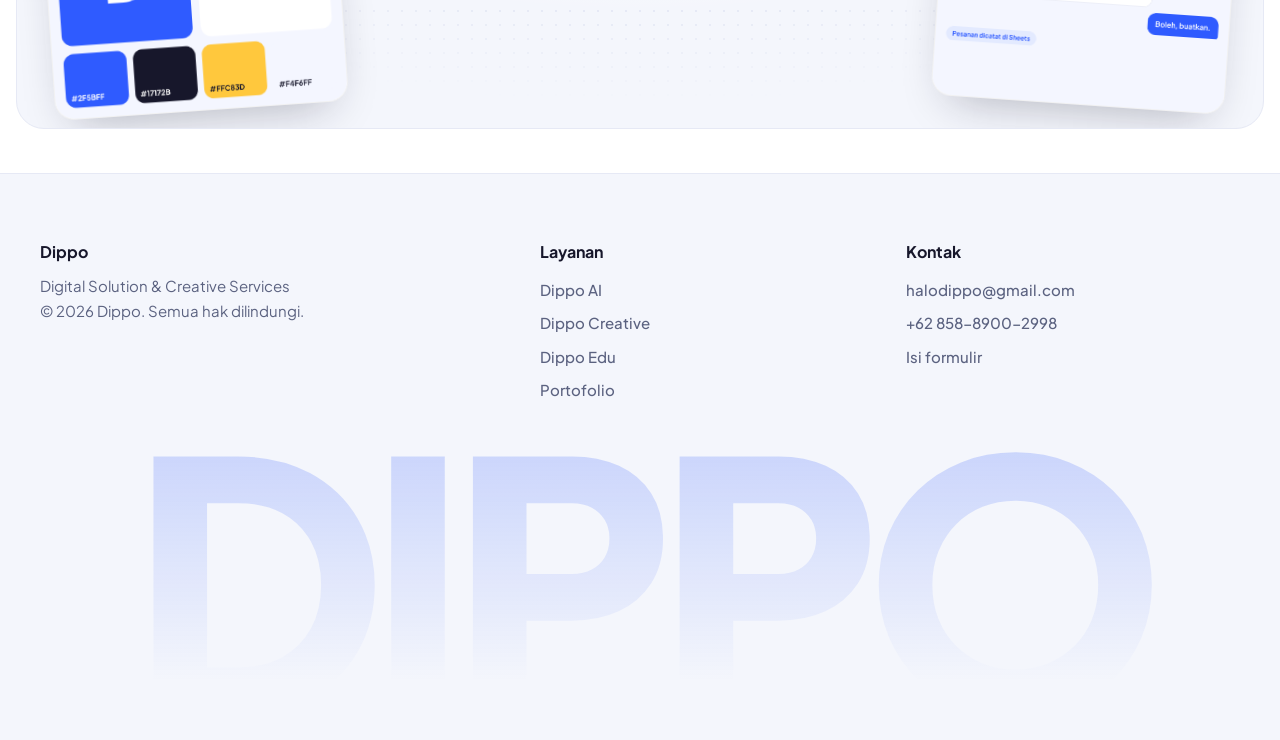
==== commit f5f7a6c3: "Add files via upload" ====
--- a/index.html
+++ b/index.html
@@ -8,43 +8,40 @@
 <link rel="icon" href="assets/maskot-dippo.png">
 <link rel="stylesheet" href="css/fonts.css">
 <link rel="stylesheet" href="css/style.css">
-<link rel="stylesheet" href="css/nav.css"><link rel="stylesheet" href="css/system.css"><link rel="stylesheet" href="css/motion.css">
+<link rel="stylesheet" href="css/nav.css"><link rel="stylesheet" href="css/system.css"><link rel="stylesheet" href="css/motion.css"><link rel="stylesheet" href="css/hero.css"><link rel="stylesheet" href="css/services.css"><link rel="stylesheet" href="css/sections.css">
 </head>
 <body>
 <main>
-<section class="hero">
-  <div class="wrap">
-    <div class="copy">
-      <span class="pill up" style="--i:0">Digital Solution &amp; Creative Services</span>
-      <h1 class="up" style="--i:1"><span class="idea">Your Ideas.</span> <span>Our Digital</span> <span>Solutions.</span></h1>
-      <p class="lead up" style="--i:2">Otomasi bisnis dengan AI, desain yang membuat brand diingat, dan pendampingan akademik yang rapi. Satu tim, tiga layanan.</p>
-      <div class="btns up" style="--i:3"><a class="btn" href="kontak.html">Konsultasi via WhatsApp</a><a class="btn alt" href="#layanan">Jelajahi layanan</a></div>
-      <div class="chips up" style="--i:4"><a class="t-ai" href="dippo-ai.html">Dippo AI</a><a class="t-cr" href="dippo-creative.html">Dippo Creative</a><a class="t-ed" href="dippo-edu.html">Dippo Edu</a></div>
+<section class="rh" id="beranda">
+  <div class="rh-frame">
+    <div class="rh-dots" aria-hidden="true"></div>
+    <svg class="rh-lines" viewBox="0 0 1000 600" preserveAspectRatio="none" aria-hidden="true">
+      <path d="M500 130 L330 20 M500 130 L670 20 M500 130 L150 170 M500 130 L850 170" vector-effect="non-scaling-stroke"/>
+    </svg>
+
+    <div class="rh-center">
+      <div class="rh-mark" aria-hidden="true"><b>D</b></div>
+      <h1><span>Your Ideas.</span> <span class="b">Our Digital Solutions.</span></h1>
+      <p class="rh-lead">Otomasi bisnis dengan AI, desain yang membuat brand diingat, dan pendampingan akademik yang rapi. Satu tim, tiga layanan.</p>
+      <div class="rh-chips"><a href="dippo-ai.html"><i style="--c:#2F5BFF"></i>Dippo AI</a><a href="dippo-creative.html"><i style="--c:#FFC83D"></i>Dippo Creative</a><a href="dippo-edu.html"><i style="--c:#2DD4BF"></i>Dippo Edu</a></div>
+      <div class="rh-cta"><a class="rb primary" href="kontak.html">Konsultasi via WhatsApp</a><a class="rb ghost" href="#layanan">Jelajahi layanan</a></div>
+      <small class="rh-note">Balasan langsung lewat WhatsApp.</small>
     </div>
-    <div class="art up" style="--i:2">
-      <svg class="orbit" viewBox="0 0 600 600" aria-hidden="true">
-        <circle cx="300" cy="300" r="286" class="r1"/><circle cx="300" cy="300" r="226" class="r2"/>
-        <g class="spin"><circle cx="300" cy="14" r="9" fill="#9B84F5"/><circle cx="527" cy="388" r="8" fill="#FFC83D"/><circle cx="96" cy="452" r="8" fill="#2DD4BF"/></g>
-      </svg>
-      <i class="disc" aria-hidden="true"></i>
-      <i class="shadow" aria-hidden="true"></i>
-      <img class="mascot" data-d="16" src="assets/maskot-dippo.png" alt="Dippo, maskot robot kucing berlogo AI dengan jempol terangkat">
-      <div class="fl f1 t-ai" data-d="34">
-        <div class="fh"><i class="dot"></i>Dippo AI<em>Aktif 24/7</em></div>
-        <div class="bub me">Stok produk A tinggal berapa?</div>
-        <div class="bub bot">Tersisa 24 unit. Mau saya buatkan pesanan ulang?</div>
-        <div class="bub bot typing" aria-hidden="true"><i></i><i></i><i></i></div>
-      </div>
-      <div class="fl f2 t-cr" data-d="-28">
-        <div class="fh"><i class="dot"></i>Dippo Creative</div>
-        <div class="bm"><span class="lm">D</span><span class="sws"><i></i><i></i><i></i><i></i></span></div>
-        <div class="nm">Brand baru</div>
-      </div>
-      <div class="fl f3 t-ed" data-d="24">
-        <div class="fh"><i class="dot"></i>Dippo Edu</div>
-        <div class="ls"><p style="width:92%"></p><p class="hl" style="width:70%"></p><p style="width:82%"></p></div>
-        <div class="ok"><b>✓</b>Format dokumen rapi</div>
-      </div>
+
+    <!-- Kartu mengambang. Ganti gambar: timpa file di assets/hero/ dengan nama yang sama -->
+    <div class="fc lbl a1"><div class="fc-in"><b>Dippo AI</b><i></i><i></i><i></i></div></div>
+    <div class="fc thm a2"><div class="fc-in"><img src="assets/hero/gambar-5.png" alt="" loading="eager"></div></div>
+    <div class="fc lbl a3"><div class="fc-in"><b>Dippo Creative</b><i></i><i></i><i></i></div></div>
+    <div class="fc thm a4"><div class="fc-in"><img src="assets/hero/gambar-6.png" alt="" loading="eager"></div></div>
+    <div class="fc big a5" style="--rot:-4deg"><div class="fc-in"><img src="assets/hero/gambar-1.png" alt="Contoh chatbot WhatsApp Dippo AI"></div></div>
+    <div class="fc mid a6" style="--rot:5deg"><div class="fc-in"><img src="assets/hero/gambar-4.png" alt="Contoh ringkasan dashboard"></div></div>
+    <div class="fc big a7" style="--rot:4deg"><div class="fc-in"><img src="assets/hero/gambar-2.png" alt="Contoh dokumen yang dikoreksi Dippo Edu"></div></div>
+    <div class="fc mid a8" style="--rot:-5deg"><div class="fc-in"><img src="assets/hero/gambar-3.png" alt="Contoh papan brand Dippo Creative"></div></div>
+
+    <div class="rh-ico" aria-label="Pilih layanan">
+      <a class="i1" href="dippo-ai.html" aria-label="Dippo AI"><svg viewBox="0 0 24 24"><path d="M12 3l2.2 5.8L20 11l-5.8 2.2L12 19l-2.2-5.8L4 11l5.8-2.2z"/></svg></a>
+      <a class="i2" href="dippo-creative.html" aria-label="Dippo Creative"><svg viewBox="0 0 24 24"><circle cx="12" cy="12" r="8"/><circle cx="9" cy="10" r="1"/><circle cx="14" cy="9" r="1"/><circle cx="15" cy="14" r="1"/></svg></a>
+      <a class="i3" href="dippo-edu.html" aria-label="Dippo Edu"><svg viewBox="0 0 24 24"><path d="M2 5h7a3 3 0 013 3v12a2 2 0 00-2-2H2zM22 5h-7a3 3 0 00-3 3v12a2 2 0 012-2h8z"/></svg></a>
     </div>
   </div>
 </section>
@@ -53,139 +50,144 @@
 <span>AI Agent</span><span>Chatbot WhatsApp</span><span>Otomasi Workflow</span><span>Logo &amp; Branding</span><span>Konten Media Sosial</span><span>Presentasi</span><span>Proofreading</span><span>Formatting Dokumen</span>
 </div></div>
 
-<section class="show" id="layanan"><div class="wrap">
-  <div class="head">
-    <h2>Tiga layanan, satu tim.</h2>
-    <div>
-      <p class="lead">Pilih yang kamu butuhkan, atau gabungkan. Kami urus dari ide sampai selesai.</p>
-      <div class="jump"><a class="t-ai" href="#ai">Dippo AI</a><a class="t-cr" href="#creative">Dippo Creative</a><a class="t-ed" href="#edu">Dippo Edu</a></div>
+<section class="rs" id="layanan">
+  <div class="rs-head">
+    <h2 class="nosplit">Tiga layanan, <span class="b">satu tim.</span></h2>
+    <p class="rh-lead">Pilih yang kamu butuhkan, atau gabungkan. Kami urus dari ide sampai selesai.</p>
+    <div class="rh-chips"><a href="#ai"><i style="--c:#2F5BFF"></i>Dippo AI</a><a href="#creative"><i style="--c:#FFC83D"></i>Dippo Creative</a><a href="#edu"><i style="--c:#2DD4BF"></i>Dippo Edu</a></div>
+  </div>
+  <div class="rs-bento">
+    <div class="rs-hub" aria-hidden="true"><i></i><b>D</b><span>Satu tim</span></div>
+    <article class="rs-card ai" id="ai">
+      <div class="rs-bg" aria-hidden="true"><div class="rh-dots"></div></div>
+      <div class="rs-tx">
+        <div class="rs-top"><span class="rs-mark" aria-hidden="true"><svg viewBox="0 0 24 24"><path d="M12 3l2.2 5.8L20 11l-5.8 2.2L12 19l-2.2-5.8L4 11l5.8-2.2z"/></svg></span><span class="rs-tag">AI &amp; Otomasi</span></div>
+        <h3>Dippo AI</h3>
+        <p>AI Agent, chatbot, otomasi, integrasi sistem, dan machine learning untuk pekerjaan yang berulang.</p>
+        <div class="rs-cta"><a class="rb primary" href="kontak.html?jasa=Dippo%20AI">Konsultasi</a><a class="rb ghost" href="dippo-ai.html">Detail</a></div>
+      </div>
+      <div class="rs-stage" aria-hidden="true"><div class="fc big p1" style="--rot:-4deg;--d:10;--dur:7.4s;--dl:0s"><div class="fc-in"><img src="assets/hero/gambar-1.png" alt="" loading="lazy"></div></div><div class="fc mid p2" style="--rot:5deg;--d:20;--dur:6.2s;--dl:-2s"><div class="fc-in"><img src="assets/hero/gambar-4.png" alt="" loading="lazy"></div></div><div class="fc thm p3" style="--rot:-6deg;--d:30;--dur:5.6s;--dl:-1s"><div class="fc-in"><img src="assets/hero/gambar-5.png" alt="" loading="lazy"></div></div><div class="fc pill p4" style="--d:36;--dur:6.8s;--dl:-3s"><div class="fc-in"><i></i>Aktif 24/7</div></div></div>
+    </article>
+    <article class="rs-card cr" id="creative">
+      <div class="rs-bg" aria-hidden="true"><div class="rh-dots"></div></div>
+      <div class="rs-tx">
+        <div class="rs-top"><span class="rs-mark" aria-hidden="true"><svg viewBox="0 0 24 24"><circle cx="12" cy="12" r="8"/><circle cx="9" cy="10" r="1"/><circle cx="14" cy="9" r="1"/><circle cx="15" cy="14" r="1"/></svg></span><span class="rs-tag">Desain &amp; Brand</span></div>
+        <h3>Dippo Creative</h3>
+        <p>Desain grafis, logo, branding, presentasi, dan konten media sosial untuk brand yang mudah diingat.</p>
+        <div class="rs-cta"><a class="rb primary" href="kontak.html?jasa=Dippo%20Creative">Konsultasi</a><a class="rb ghost" href="dippo-creative.html">Detail</a></div>
+      </div>
+      <div class="rs-stage" aria-hidden="true"><div class="fc big p1" style="--rot:4deg;--d:10;--dur:7.2s;--dl:-1s"><div class="fc-in"><img src="assets/hero/gambar-3.png" alt="" loading="lazy"></div></div><div class="fc mid p2" style="--rot:-5deg;--d:22;--dur:6.4s;--dl:-2.5s"><div class="fc-in"><img src="assets/hero/gambar-7.png" alt="" loading="lazy"></div></div><div class="fc thm p3" style="--rot:6deg;--d:32;--dur:5.8s;--dl:-0.5s"><div class="fc-in"><img src="assets/hero/gambar-6.png" alt="" loading="lazy"></div></div></div>
+    </article>
+    <article class="rs-card ed" id="edu">
+      <div class="rs-bg" aria-hidden="true"><div class="rh-dots"></div></div>
+      <div class="rs-tx">
+        <div class="rs-top"><span class="rs-mark" aria-hidden="true"><svg viewBox="0 0 24 24"><path d="M2 5h7a3 3 0 013 3v12a2 2 0 00-2-2H2zM22 5h-7a3 3 0 00-3 3v12a2 2 0 012-2h8z"/></svg></span><span class="rs-tag">Akademik</span></div>
+        <h3>Dippo Edu</h3>
+        <p>Bimbingan belajar, konsultasi tugas, proofreading, formatting dokumen, dan pendampingan akademik.</p>
+        <div class="rs-cta"><a class="rb primary" href="kontak.html?jasa=Dippo%20Edu">Konsultasi</a><a class="rb ghost" href="dippo-edu.html">Detail</a></div>
+      </div>
+      <div class="rs-stage" aria-hidden="true"><div class="fc big p1" style="--rot:-3deg;--d:10;--dur:7.8s;--dl:-2s"><div class="fc-in"><img src="assets/hero/gambar-2.png" alt="" loading="lazy"></div></div><div class="fc mid p2" style="--rot:5deg;--d:22;--dur:6.6s;--dl:-1s"><div class="fc-in"><img src="assets/hero/gambar-9.png" alt="" loading="lazy"></div></div><div class="fc thm p3" style="--rot:-6deg;--d:32;--dur:5.4s;--dl:-3s"><div class="fc-in"><img src="assets/hero/gambar-8.png" alt="" loading="lazy"></div></div></div>
+    </article>
+  </div>
+</section>
+
+
+<!-- ===== CARA KERJANYA ===== -->
+<section class="rw" id="cara">
+  <div class="rs-head"><h2 class="nosplit">Cara <span class="b">kerjanya</span></h2><p class="rh-lead">Tiga langkah dari ceritamu sampai hasil jadi.</p></div>
+  <div class="rw-frame">
+    <div class="rh-dots" aria-hidden="true"></div>
+    <ol class="rw-track">
+      <li class="rw-step">
+        <div class="rw-node">1</div>
+        <h3>Ceritakan kebutuhanmu</h3>
+        <p>Isi formulir singkat. Pesanmu langsung terkirim ke WhatsApp Dippo.</p>
+        <div class="rw-mini m1" aria-hidden="true"><b>Formulir singkat</b><i></i><i class="s"></i><span class="go">Kirim via WhatsApp</span></div>
+      </li>
+      <li class="rw-step">
+        <div class="rw-node">2</div>
+        <h3>Kami susun solusinya</h3>
+        <p>Kita diskusi, lalu kamu menerima rencana pengerjaan dan estimasi waktu.</p>
+        <div class="rw-mini m2" aria-hidden="true"><b>Rencana pengerjaan</b><p><u></u>Diskusi kebutuhan</p><p><u></u>Susun solusi</p><p class="mut"><u></u>Estimasi waktu</p></div>
+      </li>
+      <li class="rw-step">
+        <div class="rw-node">3</div>
+        <h3>Pengerjaan dan hasil</h3>
+        <p>Kami kerjakan, kamu cek hasilnya, dan kami bantu sampai selesai.</p>
+        <div class="rw-mini m3" aria-hidden="true"><b>Hasil siap dicek</b><div class="bar"><em></em></div><span class="ok">✓ Disetujui</span></div>
+      </li>
+    </ol>
+  </div>
+</section>
+
+<!-- ===== KENAPA DIPPO ===== -->
+<section class="rw" id="kenapa">
+  <div class="rs-head"><h2 class="nosplit">Kenapa <span class="b">Dippo</span></h2><p class="rh-lead">Cara kerja yang sederhana, jelas, dan enak diajak ngobrol.</p></div>
+  <div class="rw-why">
+    <article class="rw-card w1">
+      <div class="rs-bg" aria-hidden="true"><div class="rh-dots"></div></div>
+      <div class="rw-tx"><h3>Satu tempat untuk tiga kebutuhan</h3><p>Otomasi, desain, dan pendampingan akademik ditangani satu tim, jadi kamu tidak perlu mencari tempat berbeda-beda.</p></div>
+      <div class="rw-tiles" aria-hidden="true"><i class="t1"><svg viewBox="0 0 24 24"><path d="M12 3l2.2 5.8L20 11l-5.8 2.2L12 19l-2.2-5.8L4 11l5.8-2.2z"/></svg></i><i class="t2"><svg viewBox="0 0 24 24"><circle cx="12" cy="12" r="8"/><circle cx="9" cy="10" r="1"/><circle cx="14" cy="9" r="1"/><circle cx="15" cy="14" r="1"/></svg></i><i class="t3"><svg viewBox="0 0 24 24"><path d="M2 5h7a3 3 0 013 3v12a2 2 0 00-2-2H2zM22 5h-7a3 3 0 00-3 3v12a2 2 0 012-2h8z"/></svg></i></div>
+    </article>
+    <article class="rw-card w2 cr">
+      <div class="rs-bg" aria-hidden="true"><div class="rh-dots"></div></div>
+      <div class="rw-tx"><h3>Obrolan langsung</h3><p>Tanya dan diskusi lewat WhatsApp.</p></div>
+      <div class="rw-bub" aria-hidden="true"><span class="me">Boleh tanya dulu?</span><span class="bot">Tentu, silakan ceritakan.</span></div>
+    </article>
+    <article class="rw-card w3 ed">
+      <div class="rs-bg" aria-hidden="true"><div class="rh-dots"></div></div>
+      <div class="rw-tx"><h3>Bahasa yang mudah</h3><p>Teknologi canggih dijelaskan sederhana.</p></div>
+      <div class="rw-swap" aria-hidden="true"><span>Machine learning</span><em>→</em><span class="ez">Komputer belajar dari data</span></div>
+    </article>
+    <article class="rw-card w4">
+      <div class="rs-bg" aria-hidden="true"><div class="rh-dots"></div></div>
+      <div class="rw-tx"><h3>Proses yang transparan</h3><p>Kami jelaskan langkah, hasil, dan batasan sejak awal, sehingga tidak ada kejutan di tengah jalan.</p></div>
+      <div class="rw-chain" aria-hidden="true"><span><b>✓</b>Langkah</span><span><b>✓</b>Hasil</span><span><b>✓</b>Batasan</span></div>
+    </article>
+  </div>
+</section>
+
+<!-- ===== PERTANYAAN UMUM ===== -->
+<section class="rw" id="faq">
+  <div class="rw-frame rw-faq">
+    <div class="rh-dots" aria-hidden="true"></div>
+    <div class="rw-faqhead">
+      <div class="rs-mark rw-d" aria-hidden="true"><b>D</b></div>
+      <h2 class="nosplit">Pertanyaan <span class="b">umum</span></h2>
+      <p class="rh-lead">Belum ketemu jawabannya? Tanyakan langsung lewat WhatsApp.</p>
+      <div class="rs-cta"><a class="rb primary" href="kontak.html">Tanya via WhatsApp</a></div>
+    </div>
+    <div class="rw-qs">
+      <details><summary>Berapa biaya layanan Dippo?</summary><p>Biaya menyesuaikan jenis dan kompleksitas pekerjaan. Contoh paket ada di setiap halaman layanan, dan kamu bisa konsultasi dulu lewat WhatsApp.</p></details>
+      <details><summary>Bagaimana cara memesan?</summary><p>Isi formulir di halaman Kontak. Pesanmu otomatis terisi di WhatsApp, tinggal dikirim.</p></details>
+      <details><summary>Apakah usaha kecil bisa memakai layanan Dippo?</summary><p>Bisa. Solusi disesuaikan dengan skala dan anggaran.</p></details>
+      <details><summary>Berapa lama pengerjaannya?</summary><p>Tergantung kebutuhan. Estimasi waktu diberikan setelah diskusi awal.</p></details>
     </div>
   </div>
+</section>
 
-  <div class="svcs">
-  <!-- ===== DIPPO AI ===== -->
-  <article class="svc ai t-ai" id="ai">
-    <div class="tx">
-      <h3>Dippo AI</h3>
-      <p>AI Agent, chatbot, otomasi, integrasi sistem, dan machine learning untuk pekerjaan yang berulang.</p>
-      <div class="btns"><a class="btn" href="kontak.html?jasa=Dippo%20AI">Konsultasi</a><a class="btn alt" href="dippo-ai.html">Detail</a></div>
+<!-- ===== AJAKAN BAWAH ===== -->
+<section class="rw rw-cta" id="mulai">
+  <div class="rh-frame rw-cta-frame">
+    <div class="rh-dots" aria-hidden="true"></div>
+    <svg class="rh-lines" viewBox="0 0 1000 600" preserveAspectRatio="none" aria-hidden="true"><path d="M500 130 L330 20 M500 130 L670 20 M500 130 L150 170 M500 130 L850 170" vector-effect="non-scaling-stroke"/></svg>
+    <div class="rh-center">
+      <div class="rh-mark" aria-hidden="true"><b>D</b></div>
+      <h2 class="nosplit rw-h"><span>Ayo mulai</span> <span class="b">proyekmu.</span></h2>
+      <p class="rh-lead">Ceritakan kebutuhanmu, balasan langsung lewat WhatsApp.</p>
+      <div class="rh-cta"><a class="rb primary" href="kontak.html">Konsultasi sekarang</a><a class="rb ghost" href="#layanan">Lihat layanan</a></div>
     </div>
-    <div class="stage" aria-hidden="true"><div class="cv">
-      <div class="phone" data-d="10">
-        <div class="ph-h"><img src="assets/maskot-ai.png" alt=""><div><b>Dippo AI</b><small>online</small></div></div>
-        <div class="ph-b">
-          <div class="bb me" style="--k:0">Stok produk A tinggal berapa?</div>
-          <div class="bb bot" style="--k:1">Tersisa 24 unit. Mau saya buatkan pesanan ulang?</div>
-          <div class="bb me" style="--k:2">Boleh, buatkan.</div>
-          <div class="bb bot ty" style="--k:3"><i></i><i></i><i></i></div>
-        </div>
-      </div>
-      <div class="dash glass" data-d="-14">
-        <div class="gh"><b>Ringkasan hari ini</b><em>Contoh tampilan</em></div>
-        <div class="kp"><div><small>Pesan dibalas</small><b>128</b></div><div><small>Order tercatat</small><b>24</b></div><div><small>Stok menipis</small><b>3</b></div></div>
-        <svg class="spark" viewBox="0 0 200 50" preserveAspectRatio="none"><defs><linearGradient id="sg" x1="0" x2="0" y1="0" y2="1"><stop offset="0" stop-color="#9B84F5" stop-opacity=".55"/><stop offset="1" stop-color="#9B84F5" stop-opacity="0"/></linearGradient></defs><path d="M0 40L20 34 40 36 60 26 80 29 100 18 120 22 140 12 160 15 180 6 200 9V50H0Z" fill="url(#sg)"/><path class="line" pathLength="1" d="M0 40L20 34 40 36 60 26 80 29 100 18 120 22 140 12 160 15 180 6 200 9"/></svg>
-      </div>
-      <div class="flow glass" data-d="16">
-        <div class="gh"><b>Alur otomatis</b><em>Jalan sendiri</em></div>
-        <div class="nodes">
-          <div class="nd"><span class="ic"><svg viewBox="0 0 24 24"><path d="M4 5h16v11H9l-5 4z"/></svg></span><small>Pesan masuk</small></div>
-          <i class="wire"></i>
-          <div class="nd core"><span class="ic"><svg viewBox="0 0 24 24"><path d="M12 3l2.2 5.8L20 11l-5.8 2.2L12 19l-2.2-5.8L4 11l5.8-2.2z"/></svg></span><small>AI Agent</small></div>
-          <i class="wire"></i>
-          <div class="nd"><span class="ic"><svg viewBox="0 0 24 24"><path d="M4 4h16v16H4zM4 10h16M10 4v16"/></svg></span><small>Google Sheets</small></div>
-        </div>
-      </div>
-      <span class="chip" data-d="24">Aktif 24/7</span>
-    </div></div>
-  </article>
-
-  <!-- ===== DIPPO CREATIVE ===== -->
-  <article class="svc cr rev t-cr" id="creative">
-    <div class="tx">
-      <h3>Dippo Creative</h3>
-      <p>Desain grafis, logo, branding, presentasi, dan konten media sosial untuk brand yang mudah diingat.</p>
-      <div class="btns"><a class="btn" href="kontak.html?jasa=Dippo%20Creative">Konsultasi</a><a class="btn alt" href="dippo-creative.html">Detail</a></div>
-    </div>
-    <div class="stage" aria-hidden="true"><div class="cv">
-      <div class="lg" data-d="12"><b>D</b></div>
-      <div class="pal" data-d="-8"><i style="--c:#7657E8;--k:0"><em>#7657E8</em></i><i style="--c:#17172B;--k:1"><em>#17172B</em></i><i style="--c:#F7F6F2;--k:2;color:#17172B"><em>#F7F6F2</em></i></div>
-      <div class="bcard" data-d="18"><span class="bl">D</span><b>Dippo Creative</b><small>Logo, brand, dan desain</small></div>
-      <div class="type" data-d="-12"><b>Aa</b><strong>Bricolage Grotesque</strong><small>Abcdefghijklm 0123456789</small></div>
-      <div class="post" data-d="14"><div class="pt"><span class="bl">D</span>Dippo Creative</div><p>Brand baru, tampil rapi.</p><i class="dot"></i></div>
-      <img class="mc" data-d="22" src="assets/maskot-creative.png" alt="">
-    </div></div>
-  </article>
-
-  <!-- ===== DIPPO EDU ===== -->
-  <article class="svc ed t-ed" id="edu">
-    <div class="tx">
-      <h3>Dippo Edu</h3>
-      <p>Bimbingan belajar, konsultasi tugas, proofreading, formatting dokumen, dan pendampingan akademik.</p>
-      <div class="btns"><a class="btn" href="kontak.html?jasa=Dippo%20Edu">Konsultasi</a><a class="btn alt" href="dippo-edu.html">Detail</a></div>
-    </div>
-    <div class="stage" aria-hidden="true"><div class="cv">
-      <div class="lesson" data-d="-12"><span class="bk"><svg viewBox="0 0 24 24"><path d="M2 5h7a3 3 0 013 3v12a2 2 0 00-2-2H2zM22 5h-7a3 3 0 00-3 3v12a2 2 0 012-2h8z"/></svg></span><div><b>Bimbingan belajar</b><div class="bar"><i></i></div></div></div>
-      <div class="doc" data-d="8">
-        <div class="dh"><i></i><i></i><i></i><span>Naskah.docx</span></div>
-        <div class="dp">
-          <strong>Bab 3 Metode Penelitian</strong>
-          <p class="ln" style="--w:94%;--k:0"></p><p class="ln hl" style="--w:78%;--k:1"></p>
-          <p class="sent">Data dikumpulkan dengan <del>metode kuantitaif</del><ins>metode kuantitatif</ins> pada seluruh responden.</p>
-          <p class="ln" style="--w:88%;--k:3"></p><p class="ln" style="--w:60%;--k:4"></p>
-          <h4>Daftar Pustaka</h4>
-          <p class="ln" style="--w:92%;--k:5"></p><p class="ln ind" style="--w:70%;--k:6"></p>
-          <p class="ln" style="--w:86%;--k:7"></p><p class="ln ind" style="--w:50%;--k:8"></p>
-        </div>
-      </div>
-      <div class="cmt" data-d="20"><b>Ejaan dicek</b><small>Sesuai kaidah PUEBI</small></div>
-      <div class="chk" data-d="-16"><b>Pemeriksaan akhir</b>
-        <p style="--k:0">Format sesuai pedoman</p><p style="--k:1">Ejaan dan tata bahasa dicek</p><p style="--k:2">Daftar pustaka rapi</p>
-      </div>
-      <span class="cite" data-d="18">Sitasi APA</span>
-      <img class="mc" data-d="22" src="assets/maskot-edu.png" alt="">
-    </div></div>
-  </article>
+    <div class="fc thm a2"><div class="fc-in"><img src="assets/hero/gambar-6.png" alt="" loading="lazy"></div></div>
+    <div class="fc thm a4"><div class="fc-in"><img src="assets/hero/gambar-5.png" alt="" loading="lazy"></div></div>
+    <div class="fc big a5" style="--rot:-4deg"><div class="fc-in"><img src="assets/hero/gambar-3.png" alt="" loading="lazy"></div></div>
+    <div class="fc big a7" style="--rot:4deg"><div class="fc-in"><img src="assets/hero/gambar-1.png" alt="" loading="lazy"></div></div>
   </div>
-</div></section>
-
-
-<section class="band"><div class="wrap">
-  <h2>Cara kerjanya</h2>
-  <div class="steps">
-    <div class="step"><h3>Ceritakan kebutuhanmu</h3><p>Isi formulir singkat. Pesanmu langsung terkirim ke WhatsApp Dippo.</p></div>
-    <div class="step"><h3>Kami susun solusinya</h3><p>Kita diskusi, lalu kamu menerima rencana pengerjaan dan estimasi waktu.</p></div>
-    <div class="step"><h3>Pengerjaan dan hasil</h3><p>Kami kerjakan, kamu cek hasilnya, dan kami bantu sampai selesai.</p></div>
-  </div>
-</div></section>
-
-<section><div class="wrap">
-  <h2>Kenapa Dippo</h2>
-  <div class="bento">
-    <div class="card"><h3>Satu tempat untuk tiga kebutuhan</h3><p>Otomasi, desain, dan pendampingan akademik ditangani satu tim, jadi kamu tidak perlu mencari tempat berbeda-beda.</p></div>
-    <div class="card t-cr"><h3>Obrolan langsung</h3><p>Tanya dan diskusi lewat WhatsApp.</p></div>
-    <div class="card t-ed"><h3>Bahasa yang mudah</h3><p>Teknologi canggih dijelaskan sederhana.</p></div>
-    <div class="card"><h3>Proses yang transparan</h3><p>Kami jelaskan langkah, hasil, dan batasan sejak awal, sehingga tidak ada kejutan di tengah jalan.</p></div>
-  </div>
-</div></section>
-
-<section class="band"><div class="wrap">
-  <h2>Pertanyaan umum</h2>
-  <details><summary>Berapa biaya layanan Dippo?</summary><p>Biaya menyesuaikan jenis dan kompleksitas pekerjaan. Contoh paket ada di setiap halaman layanan, dan kamu bisa konsultasi dulu lewat WhatsApp.</p></details>
-  <details><summary>Bagaimana cara memesan?</summary><p>Isi formulir di halaman Kontak. Pesanmu otomatis terisi di WhatsApp, tinggal dikirim.</p></details>
-  <details><summary>Apakah usaha kecil bisa memakai layanan Dippo?</summary><p>Bisa. Solusi disesuaikan dengan skala dan anggaran.</p></details>
-  <details><summary>Berapa lama pengerjaannya?</summary><p>Tergantung kebutuhan. Estimasi waktu diberikan setelah diskusi awal.</p></details>
-</div></section>
-
-<section class="cta-final">
-  <h2>Ayo mulai proyekmu.</h2>
-  <p class="lead">Ceritakan kebutuhanmu, balasan langsung lewat WhatsApp.</p>
-  <div class="btns"><a class="btn" href="kontak.html">Konsultasi sekarang</a><a class="btn alt" href="#layanan">Lihat layanan</a></div>
-  <img class="peek" src="assets/maskot-dippo.png" alt="">
 </section>
 </main>
 <div id="site-footer"></div>
 <script src="js/shared.js"></script>
 <script src="js/main.js"></script>
 <script src="js/motion.js"></script>
+<script src="js/float.js"></script>
 </body>
 </html>
--- a/css/fonts.css
+++ b/css/fonts.css
@@ -0,0 +1,2 @@
+/* Font disimpan di dalam folder assets/fonts, jadi tampil sama tanpa internet */
+@font-face{font-family:'Plus Jakarta Sans';src:url('../assets/fonts/plus-jakarta-sans.woff2') format('woff2');font-weight:200 800;font-style:normal;font-display:swap}
--- a/css/style.css
+++ b/css/style.css
@@ -0,0 +1,462 @@
+:root{--bg:#fff;--soft:#F4F6FC;--card:#fff;--ink:#17172B;--mute:#5B6280;--blue:#2F5BFF;--ai:#2F5BFF;--cr:#E8A900;--ed:#0C8576;--line:#E6E9F5;--navy:#17172B;--r:24px;--yel:#FFC83D;--teal:#2DD4BF;--pur:#2F5BFF}
+*{box-sizing:border-box;margin:0}
+html{scroll-behavior:smooth}
+body{font:17px/1.65 'Plus Jakarta Sans',system-ui,sans-serif;background:var(--bg);color:var(--ink);--acc:var(--blue);overflow-x:hidden}
+.t-ai{--acc:var(--ai)}.t-cr{--acc:var(--cr)}.t-ed{--acc:var(--ed)}
+h1,h2,h3{font-family:'Plus Jakarta Sans',system-ui,sans-serif;line-height:1.08;letter-spacing:-.025em}
+h1{font-size:clamp(3.2rem,10vw,6.5rem);font-weight:800;color:var(--blue)}
+h2{font-size:clamp(1.8rem,4.4vw,2.9rem);font-weight:800;margin-bottom:.5em}
+h3{font-size:1.25rem;font-weight:800;margin-bottom:.35em}
+.wrap{width:min(1120px,92%);margin:auto}
+section{padding:88px 0}
+a{color:inherit}
+a:focus-visible,button:focus-visible,input:focus-visible,select:focus-visible,textarea:focus-visible,summary:focus-visible{outline:3px solid var(--acc);outline-offset:3px}
+
+/* Navigasi */
+.bar{position:sticky;top:12px;z-index:20;margin-top:12px}
+.bar .wrap{display:flex;align-items:center;justify-content:space-between;height:60px;padding:0 8px 0 18px;background:rgba(255,255,255,.78);backdrop-filter:blur(14px);-webkit-backdrop-filter:blur(14px);border:1px solid var(--line);border-radius:999px;box-shadow:0 10px 30px rgba(20,25,58,.06)}
+.logo{display:flex;align-items:center;gap:8px;font:800 1.45rem 'Plus Jakarta Sans',sans-serif;text-decoration:none;color:var(--blue)}
+.logo img{width:36px;height:36px;object-fit:contain}
+nav{display:flex;gap:2px;align-items:center}
+nav a{padding:8px 14px;border-radius:999px;text-decoration:none;font-weight:500;font-size:.95rem;transition:background .2s}
+nav a:hover,nav a.on{background:var(--soft)}
+nav a.cta{background:var(--blue);color:#fff;margin-left:6px;font-weight:700;padding:10px 20px}
+nav a.cta:hover{background:#6143D0}
+.menu{display:none;background:none;border:1px solid var(--line);border-radius:999px;padding:8px 16px;font:inherit;cursor:pointer}
+@media(max-width:900px){.menu{display:block}nav{display:none;position:absolute;top:70px;left:0;right:0;background:#fff;flex-direction:column;align-items:stretch;padding:12px;border:1px solid var(--line);border-radius:24px;box-shadow:0 20px 40px rgba(20,25,58,.1)}nav.open{display:flex}nav a.cta{margin:6px 0 0;text-align:center}}
+
+/* Tombol */
+.btn{display:inline-block;background:var(--acc);color:#fff;padding:15px 28px;border-radius:999px;font:700 1rem 'Plus Jakarta Sans',sans-serif;text-decoration:none;border:0;cursor:pointer;box-shadow:0 12px 26px color-mix(in srgb,var(--acc) 32%,transparent);transition:transform .2s,box-shadow .2s}
+.btn:hover{transform:translateY(-2px);box-shadow:0 16px 32px color-mix(in srgb,var(--acc) 42%,transparent)}
+.btn.alt{background:#fff;color:var(--ink);box-shadow:inset 0 0 0 1.5px var(--line)}
+.btn.alt:hover{box-shadow:inset 0 0 0 1.5px var(--acc)}
+.btns{display:flex;gap:12px;flex-wrap:wrap}
+
+/* Hero */
+.lead{font-size:1.18rem;color:var(--mute);max-width:46ch;margin-bottom:28px}
+@keyframes fl{50%{transform:translateY(-14px) rotate(1.5deg)}}
+.up{opacity:0;transform:translateY(26px);animation:up .85s cubic-bezier(.2,.7,.2,1) forwards;animation-delay:calc(var(--i,0)*100ms)}
+@keyframes up{to{opacity:1;transform:none}}
+
+/* Marquee */
+.marq{overflow:hidden;background:#fff;border-block:1px solid var(--line);padding:18px 0}
+.marq div{display:flex;width:max-content;animation:mq 34s linear infinite}
+.marq span{display:flex;align-items:center;gap:36px;padding-right:36px;font:800 1.15rem 'Plus Jakarta Sans',sans-serif;white-space:nowrap}
+.marq span::after{content:"";width:9px;height:9px;border-radius:50%;background:linear-gradient(135deg,var(--ai),var(--cr))}
+@keyframes mq{to{transform:translateX(-50%)}}
+
+/* Tab layanan */
+.tabs{display:flex;gap:6px;background:var(--soft);padding:6px;border-radius:999px;width:max-content;max-width:100%;overflow:auto}
+.tabs button{border:0;background:transparent;padding:11px 22px;border-radius:999px;font:700 .98rem 'Plus Jakarta Sans',sans-serif;cursor:pointer;color:var(--mute);white-space:nowrap;transition:all .2s}
+.tabs button[aria-selected=true]{background:#fff;color:var(--acc);box-shadow:0 3px 12px rgba(20,25,58,.1)}
+.panel{display:none;grid-template-columns:1fr 1fr;gap:36px;margin-top:24px;background:#fff;border:1px solid var(--line);border-radius:32px;padding:40px;box-shadow:0 20px 50px rgba(20,25,58,.05)}
+.panel.on{display:grid;animation:fade .5s}
+@keyframes fade{from{opacity:0;transform:translateY(12px)}}
+.panel h3{font-size:2.2rem;color:var(--acc)}
+.panel p{color:var(--mute);margin:10px 0 24px}
+.panel ul{list-style:none;padding:0;display:grid;gap:12px;align-content:center}
+.panel li{display:flex;gap:12px;align-items:flex-start;font-weight:500}
+.panel li::before{content:"";flex:none;width:22px;height:22px;margin-top:3px;border-radius:50%;background:color-mix(in srgb,var(--acc) 14%,#fff) url("data:image/svg+xml,%3Csvg xmlns='http://www.w3.org/2000/svg' viewBox='0 0 24 24' fill='none' stroke='%23333' stroke-width='3'%3E%3Cpath d='M6 12l4 4 8-8'/%3E%3C/svg%3E") center/14px no-repeat}
+@media(max-width:800px){.panel{grid-template-columns:1fr;padding:26px}}
+
+/* Kartu umum */
+.grid{display:grid;grid-template-columns:repeat(auto-fit,minmax(250px,1fr));gap:20px}
+.card{position:relative;overflow:hidden;background:var(--card);border:1px solid var(--line);border-radius:var(--r);padding:28px;transition:transform .25s,box-shadow .25s,border-color .25s}
+.card::after{content:"";position:absolute;inset:0;pointer-events:none;opacity:0;transition:opacity .3s;background:radial-gradient(320px circle at var(--mx,50%) var(--my,50%),color-mix(in srgb,var(--acc) 14%,transparent),transparent 60%)}
+.card:hover{transform:translateY(-4px);box-shadow:0 18px 40px rgba(20,25,58,.08);border-color:color-mix(in srgb,var(--acc) 40%,var(--line))}
+.card:hover::after{opacity:1}
+.card h3::before{content:"";display:block;width:34px;height:6px;border-radius:6px;background:var(--acc);margin-bottom:14px}
+.card p{color:var(--mute)}
+.band{background:var(--soft)}
+.center{text-align:center}.center .lead{margin-inline:auto}
+
+/* Langkah dan bento */
+.steps{display:grid;grid-template-columns:repeat(auto-fit,minmax(260px,1fr));gap:20px;counter-reset:s}
+.step{counter-increment:s;padding:8px 0}
+.step::before{content:counter(s);display:grid;place-items:center;width:48px;height:48px;border-radius:50%;background:linear-gradient(135deg,var(--ai),#7E9BFF);color:#fff;font:800 1.2rem 'Plus Jakarta Sans',sans-serif;margin-bottom:16px}
+.step p{color:var(--mute)}
+.bento{display:grid;grid-template-columns:repeat(6,1fr);gap:16px}
+.bento .card{grid-column:span 2}
+.bento .card:nth-child(1),.bento .card:nth-child(4){grid-column:span 4}
+.bento .card:nth-child(1){background:linear-gradient(135deg,#fff,#E8EEFF)}
+.bento .card h3{font-size:1.5rem}
+@media(max-width:800px){.bento{grid-template-columns:1fr}.bento .card,.bento .card:nth-child(n){grid-column:auto}}
+
+/* Halaman layanan */
+.sub{position:relative;padding:72px 0 8px}
+.sub::before{content:"";position:absolute;width:560px;height:560px;right:-140px;top:-220px;border-radius:50%;background:radial-gradient(circle,color-mix(in srgb,var(--acc) 24%,transparent),transparent 65%)}
+.sub>.wrap{position:relative}
+.sub h1{font-size:clamp(2.8rem,8vw,5rem);color:var(--acc);margin-bottom:14px}
+.sub .lead{margin-bottom:26px}
+
+/* CTA gelap */
+.band.center{background:radial-gradient(600px circle at 15% 0,rgba(122,77,216,.45),transparent 60%),radial-gradient(500px circle at 90% 100%,rgba(47,91,255,.6),transparent 60%),var(--navy);color:#fff}
+.band.center h2{color:#fff}
+.band.center .lead{color:#C9D2F5}
+.band.center .btn{background:#fff;color:var(--navy);box-shadow:0 12px 30px rgba(0,0,0,.3)}
+.band.center .btn.alt{background:transparent;color:#fff;box-shadow:inset 0 0 0 1.5px rgba(255,255,255,.4)}
+.band.center .btns{justify-content:center}
+
+/* FAQ, form, harga */
+details{background:var(--card);border:1px solid var(--line);border-radius:18px;padding:18px 22px;margin-bottom:10px;transition:border-color .2s}
+details[open]{border-color:var(--blue)}
+summary{font-weight:700;cursor:pointer}
+details p{color:var(--mute);margin-top:8px}
+form{display:grid;gap:16px;max-width:560px}
+label{font-weight:700;display:grid;gap:6px}
+input,select,textarea{font:inherit;font-weight:400;padding:14px 16px;border:1.5px solid var(--line);border-radius:14px;background:#fff;color:var(--ink);transition:border-color .2s}
+input:focus,select:focus,textarea:focus{border-color:var(--blue)}
+textarea{min-height:140px;resize:vertical}
+.price{font:800 1.8rem 'Plus Jakarta Sans',sans-serif;margin:8px 0 0;color:var(--ink)}
+.price small{display:block;font:400 .85rem 'Plus Jakarta Sans',sans-serif;color:var(--mute)}
+.plan ul{padding-left:20px;color:var(--mute);margin:14px 0 20px}
+.plan.pop{box-shadow:0 20px 44px color-mix(in srgb,var(--acc) 22%,transparent);border-color:var(--acc)}
+.badge{font:700 .7rem 'Plus Jakarta Sans',sans-serif;background:var(--acc);color:#fff;border-radius:999px;padding:3px 10px;vertical-align:middle;font-style:normal;margin-left:6px}
+.note{background:#fff;border:1.5px dashed var(--blue);border-radius:16px;padding:14px 18px;margin-bottom:32px}
+
+/* Footer dan tombol WhatsApp */
+footer{border-top:1px solid var(--line);padding:48px 0 36px;color:var(--mute);font-size:.95rem}
+footer .wrap{display:grid;grid-template-columns:1.4fr 1fr 1fr;gap:28px}
+footer b{color:var(--ink)}
+footer a{display:block;text-decoration:none;font-weight:500;padding:2px 0}
+footer a:hover{color:var(--blue)}
+@media(max-width:700px){footer .wrap{grid-template-columns:1fr}}
+.wa{position:fixed;right:18px;bottom:18px;z-index:30;display:flex;align-items:center;gap:10px;background:#25D366;color:#fff;padding:13px 20px;border-radius:999px;font-weight:700;text-decoration:none;box-shadow:0 12px 30px rgba(37,211,102,.45);animation:wap 2.6s infinite}
+@keyframes wap{50%{box-shadow:0 12px 30px rgba(37,211,102,.45),0 0 0 10px rgba(37,211,102,.14)}}
+@media(max-width:600px){.wa span{display:none}.wa{padding:14px}}
+
+/* Animasi saat scroll */
+.rv{opacity:0;transform:translateY(28px);transition:opacity .7s ease,transform .7s cubic-bezier(.2,.7,.2,1);transition-delay:var(--d,0ms)}
+.rv.in{opacity:1;transform:none}
+@media(prefers-reduced-motion:reduce){*{animation:none!important;transition:none!important;scroll-behavior:auto!important}.up,.rv{opacity:1!important;transform:none!important}}
+
+/* ===== Versi 3: lebih modern ===== */
+.t-ai{--l:#B4A0FF}.t-cr{--l:#FFD257}.t-ed{--l:#4FD6C0}
+.prog{position:fixed;top:0;left:0;height:3px;width:100%;transform-origin:0 50%;transform:scaleX(0);background:linear-gradient(90deg,var(--ai),var(--cr),var(--ed));z-index:40}
+
+.marq{padding:26px 0;border:0;background:var(--bg)}
+.marq span{font-size:clamp(2.2rem,5.5vw,4.2rem);letter-spacing:-.03em;gap:44px;padding-right:44px}
+.marq span:nth-child(even){color:transparent;-webkit-text-stroke:1.5px var(--ink)}
+.marq span::after{width:14px;height:14px;border-radius:4px;transform:rotate(45deg)}
+
+.split .w{display:inline-block;overflow:hidden;vertical-align:bottom;padding-bottom:.12em;margin-bottom:-.12em}
+.split .w>span{display:inline-block;transform:translateY(108%);transition:transform .85s cubic-bezier(.2,.7,.2,1);transition-delay:calc(var(--k)*55ms)}
+.split.in .w>span{transform:none}
+h2{font-size:clamp(2.2rem,5.6vw,4rem);letter-spacing:-.035em}
+
+@keyframes bl{50%{transform:translateY(-4px);opacity:.5}}
+
+.step{position:relative}
+.step:not(:last-child)::after{content:"";position:absolute;top:24px;left:66px;right:6px;border-top:2px dashed #C3C9E4}
+@media(max-width:800px){.step:not(:last-child)::after{display:none}}
+
+.cta-final{position:relative;overflow:hidden;width:min(1120px,92%);margin:0 auto 72px;padding:96px 24px;text-align:center;color:#fff;border-radius:44px;background:radial-gradient(600px circle at 12% 0,rgba(122,77,216,.55),transparent 60%),radial-gradient(520px circle at 92% 100%,rgba(47,91,255,.75),transparent 60%),var(--navy)}
+.cta-final h2{font-size:clamp(2.6rem,8vw,5.8rem);color:#fff;margin-bottom:.3em}
+.cta-final .lead{color:#C9D2F5;margin-inline:auto}
+.cta-final .btns{justify-content:center}
+.cta-final .btn{background:#fff;color:var(--navy);box-shadow:0 14px 34px rgba(0,0,0,.3)}
+.cta-final .btn.alt{background:transparent;color:#fff;box-shadow:inset 0 0 0 1.5px rgba(255,255,255,.4)}
+.peek{position:absolute;right:5%;bottom:-18px;width:170px;animation:fl 5s ease-in-out infinite;pointer-events:none}
+@media(max-width:900px){.peek{display:none}.cta-final{padding:64px 20px;border-radius:32px}}
+
+footer{padding-bottom:0;overflow:hidden}
+.mega{margin-top:32px;font:800 clamp(5rem,27vw,23rem)/.78 'Plus Jakarta Sans',sans-serif;letter-spacing:-.05em;text-align:center;user-select:none;background:linear-gradient(180deg,rgba(47,91,255,.28),rgba(47,91,255,0) 90%);-webkit-background-clip:text;background-clip:text;color:transparent}
+.sub>.wrap{display:grid;grid-template-columns:1.15fr .85fr;gap:36px;align-items:center}
+@media(max-width:900px){.sub>.wrap{grid-template-columns:1fr}}
+
+/* ===== Versi 4: efek zoom, scale, dan interaksi ===== */
+@property --ang{syntax:'<angle>';initial-value:0deg;inherits:false}
+@keyframes spin{to{--ang:360deg}}
+
+/* Zoom pada maskot (ikut zoom halus saat scroll) */
+
+/* Skala pada tombol, chip, menu, logo */
+.btn{transition:transform .2s,box-shadow .2s,scale .25s cubic-bezier(.2,.7,.2,1),translate .2s ease-out}
+.btn:hover{scale:1.06}
+.btn:active{scale:.96}
+nav a{transition:background .2s,scale .2s}
+nav a:hover{scale:1.07}
+.logo img{transition:scale .3s cubic-bezier(.2,.7,.2,1),rotate .3s}
+.logo:hover img{scale:1.25;rotate:-10deg}
+
+/* Teks berjalan */
+.marq:hover div{animation-play-state:paused}
+.marq span{transition:scale .3s cubic-bezier(.2,.7,.2,1)}
+.marq span:hover{scale:1.1}
+
+
+/* Kartu umum, langkah, FAQ */
+.card:hover{scale:1.035}
+.step::before{transition:scale .3s cubic-bezier(.2,.7,.2,1),rotate .3s}
+.step:hover::before{scale:1.2;rotate:10deg}
+details{transition:border-color .2s,scale .25s}
+details:hover{scale:1.015}
+.plan:hover{scale:1.05}
+
+/* Zoom masuk dan maskot penutup */
+.zin{scale:.88;opacity:0;transition:scale 1s cubic-bezier(.2,.7,.2,1),opacity 1s}
+.zin.in{scale:1;opacity:1}
+.peek{transition:scale .4s cubic-bezier(.2,.7,.2,1);pointer-events:auto}
+.peek:hover{scale:1.25}
+.mega{transition:scale .6s cubic-bezier(.2,.7,.2,1)}
+footer:hover .mega{scale:1.04}
+@media(prefers-reduced-motion:reduce){.zin{scale:1;opacity:1}}
+
+/* ===== Versi 5: teks berjalan kecil, font seragam ===== */
+.marq{padding:16px 0;background:#fff;border-block:1px solid var(--line)}
+.marq div{animation-duration:38s}
+.marq span,.marq span:nth-child(n){font:700 15px/1 'Plus Jakarta Sans',system-ui,sans-serif;color:var(--mute);-webkit-text-stroke:0;gap:0;padding-right:48px;letter-spacing:0}
+.marq span::before{content:"\2726\00a0\00a0";color:var(--blue)}
+.marq span::after{content:none}
+
+/* ===== Hero baru: panggung navy, headline besar, maskot di tengah ===== */
+.hero{position:relative;isolation:isolate;overflow:hidden;margin:-76px 12px 0;padding:150px 0 84px;border-radius:44px;color:var(--bg);
+  background:radial-gradient(820px 620px at 76% 54%,rgba(47,91,255,.5),transparent 64%),radial-gradient(520px 380px at 4% 0,rgba(47,91,255,.2),transparent 70%),radial-gradient(460px 320px at 100% 100%,rgba(45,212,191,.14),transparent 70%),var(--navy)}
+.hero::before{content:"";position:absolute;inset:0;z-index:-1;pointer-events:none;background-image:linear-gradient(rgba(247,246,242,.055) 1px,transparent 1px),linear-gradient(90deg,rgba(247,246,242,.055) 1px,transparent 1px);background-size:68px 68px;-webkit-mask-image:radial-gradient(ellipse 80% 90% at 70% 50%,#000 10%,transparent 75%);mask-image:radial-gradient(ellipse 80% 90% at 70% 50%,#000 10%,transparent 75%)}
+.hero .wrap{position:relative;display:grid;grid-template-columns:minmax(0,1.04fr) minmax(0,.96fr);gap:28px;align-items:center;width:min(1200px,92%)}
+.hero .copy{position:relative;z-index:2}
+.hero+.marq{margin-top:14px}
+
+.hero .pill{display:inline-flex;align-items:center;gap:9px;margin-bottom:26px;padding:8px 16px;border-radius:999px;font-weight:700;font-size:.88rem;background:rgba(247,246,242,.08);border:1px solid rgba(247,246,242,.18);color:var(--bg)}
+.hero .pill::before{content:"";width:8px;height:8px;border-radius:50%;background:var(--teal);animation:pulse 2.2s infinite}
+@keyframes pulse{50%{box-shadow:0 0 0 7px rgba(45,212,191,.18)}}
+
+.hero h1{margin:0 0 28px;font-weight:800;font-size:clamp(3.2rem,7.5vw,7.1rem);line-height:.93;letter-spacing:-.045em;color:var(--bg)}
+.hero h1 span{display:block}
+.hero h1 .idea{letter-spacing:-.025em;color:#1B1A37;paint-order:stroke fill;-webkit-text-stroke:3px rgba(247,246,242,.8);transition:-webkit-text-stroke-color .35s}
+.hero h1 .idea:hover{-webkit-text-stroke-color:#B4A0FF}
+.hero .lead{color:rgba(247,246,242,.74);font-size:1.15rem;max-width:44ch;margin:0 0 34px}
+
+.hero .btn{padding:17px 32px;font-size:1.02rem;background:var(--pur);box-shadow:0 14px 34px rgba(47,91,255,.55),inset 0 1px 0 rgba(255,255,255,.28)}
+.hero .btn:hover{box-shadow:0 18px 44px rgba(47,91,255,.7),inset 0 1px 0 rgba(255,255,255,.3)}
+.hero .btn.alt{background:rgba(247,246,242,.06);color:var(--bg);box-shadow:inset 0 0 0 1.5px rgba(247,246,242,.3)}
+.hero .btn.alt:hover{box-shadow:inset 0 0 0 1.5px rgba(247,246,242,.8)}
+.hero .chips{display:flex;flex-wrap:wrap;gap:10px;margin-top:34px}
+.hero .chips a{display:inline-flex;align-items:center;gap:9px;padding:9px 16px;border-radius:999px;text-decoration:none;font-weight:700;font-size:.9rem;color:var(--bg);background:rgba(247,246,242,.07);border:1px solid rgba(247,246,242,.16);transition:scale .25s cubic-bezier(.2,.7,.2,1),background .2s,border-color .2s}
+.hero .chips a::before{content:"";width:9px;height:9px;border-radius:50%;background:var(--c)}
+.hero .chips a:hover{scale:1.07;background:rgba(247,246,242,.13);border-color:var(--c)}
+.hero .t-ai{--c:#7E9BFF}.hero .t-cr{--c:#FFC83D}.hero .t-ed{--c:#2DD4BF}
+
+/* Panggung maskot */
+.hero .art{position:relative;justify-self:end;width:100%;max-width:580px;aspect-ratio:1}
+.orbit{position:absolute;inset:0;width:100%;height:100%;overflow:visible}
+.orbit circle{fill:none}.orbit .r1,.orbit .r2{stroke:rgba(247,246,242,.2);stroke-width:1.4;stroke-dasharray:2 9;stroke-linecap:round}
+.orbit .r2{stroke:rgba(247,246,242,.12)}
+.orbit .spin{transform-box:view-box;transform-origin:300px 300px;animation:orb 48s linear infinite}
+.orbit .spin circle{filter:drop-shadow(0 0 7px rgba(255,255,255,.55))}
+@keyframes orb{to{transform:rotate(360deg)}}
+.hero .disc{position:absolute;left:11%;right:11%;bottom:5%;aspect-ratio:1;border-radius:50%;background:radial-gradient(circle at 38% 30%,#A78FFF,#2F5BFF 52%,#4A33B5);box-shadow:0 0 120px rgba(47,91,255,.55),inset 0 2px 0 rgba(255,255,255,.25)}
+.hero .shadow{position:absolute;left:28%;right:28%;bottom:3.5%;height:5%;border-radius:50%;background:rgba(10,8,36,.5);filter:blur(14px)}
+.hero .mascot{position:absolute;left:-2%;bottom:4%;width:104%;height:auto;filter:drop-shadow(0 26px 30px rgba(10,8,40,.4));animation:fl 5s ease-in-out infinite;scale:calc(var(--zs,1)*var(--hs,1));transition:translate .25s ease-out,scale .6s cubic-bezier(.2,.7,.2,1);cursor:pointer}
+.hero .art:hover .mascot{--hs:1.05}
+
+/* Kartu UI melayang */
+.hero .fl{position:absolute;z-index:3;width:var(--w,220px);padding:15px 14px 14px;border-radius:20px;background:rgba(247,246,242,.96);color:var(--navy);font-size:.78rem;line-height:1.35;font-weight:600;box-shadow:0 26px 54px rgba(8,6,32,.5),inset 0 0 0 1px rgba(255,255,255,.6);animation:fl2 6s ease-in-out infinite;transition:translate .25s ease-out,scale .35s cubic-bezier(.2,.7,.2,1)}
+.hero .fl::before{content:"";position:absolute;left:16px;right:16px;top:0;height:3px;border-radius:0 0 4px 4px;background:var(--c)}
+.hero .fl:hover{scale:1.07}
+@keyframes fl2{50%{transform:translateY(-10px)}}
+.hero .f1{--w:232px;top:-1%;left:-12%}
+.hero .f2{--w:178px;top:40%;right:-7%;animation-delay:-2s}
+.hero .f3{--w:208px;bottom:4%;left:-6%;animation-delay:-4s}
+.fh{display:flex;align-items:center;gap:7px;margin-bottom:9px;font-weight:700;font-size:.72rem;color:var(--mute)}
+.fh .dot{width:8px;height:8px;border-radius:50%;background:var(--c);box-shadow:0 0 0 3px color-mix(in srgb,var(--c) 28%,transparent)}
+.fh em{margin-left:auto;font-style:normal;font-weight:700;font-size:.66rem;color:#0C8576;background:#DDF8F3;border-radius:999px;padding:2px 8px}
+.bub{max-width:90%;padding:7px 11px;margin-top:6px;border-radius:14px;font-weight:600}
+.bub.me{margin-left:auto;background:var(--pur);color:#fff;border-bottom-right-radius:4px}
+.bub.bot{background:#fff;border:1px solid var(--line);border-bottom-left-radius:4px}
+.bub.typing{width:fit-content;padding:9px 12px}
+.bub.typing i{display:inline-block;width:6px;height:6px;margin:0 2px;border-radius:50%;background:#9AA0C0;animation:bl 1s infinite}
+.bub.typing i:nth-child(2){animation-delay:.15s}.bub.typing i:nth-child(3){animation-delay:.3s}
+.bm{display:flex;align-items:center;gap:12px}
+.lm{display:grid;place-items:center;width:46px;height:46px;border-radius:15px;background:linear-gradient(135deg,#FFD257,#F5A623);color:var(--navy);font:800 1.5rem 'Plus Jakarta Sans',sans-serif;box-shadow:0 8px 16px rgba(245,166,35,.35)}
+.sws{display:flex}.sws i{width:20px;height:20px;border-radius:50%;margin-left:-6px;border:2px solid #fff}
+.sws i:nth-child(1){background:#2F5BFF;margin:0}.sws i:nth-child(2){background:#17172B}.sws i:nth-child(3){background:#FFC83D}.sws i:nth-child(4){background:#2DD4BF}
+.nm{margin-top:10px;font:800 1.05rem 'Plus Jakarta Sans',sans-serif;letter-spacing:-.01em}
+.ls p{height:7px;margin:7px 0 0;border-radius:4px;background:#DCD9CF}
+.ls p.hl{background:linear-gradient(90deg,#9BE9DB 62%,#DCD9CF 62%)}
+.ok{display:flex;align-items:center;gap:8px;margin-top:11px;font-weight:700;color:#0C8576}
+.ok b{display:grid;place-items:center;width:19px;height:19px;border-radius:50%;background:#14B8A6;color:#fff;font-size:.66rem}
+
+@media(max-width:1000px){.hero .f1{--w:196px;left:-4%}.hero .f2{--w:150px;right:-2%}.hero .f3{--w:172px;left:0}.hero .fl{font-size:.72rem}.hero .f1 .bub.bot,.hero .f1 .bub.typing,.hero .f2 .nm,.hero .f3 .ls,.hero .fh em{display:none}.hero .f1{--w:170px;top:-3%}.hero .f2{--w:136px;top:38%}.hero .f3{--w:156px;bottom:0}}
+@media(max-width:800px){
+ .hero{margin:-76px 8px 0;padding:150px 0 56px;border-radius:32px}
+ .hero .wrap{grid-template-columns:1fr;gap:12px}
+ .hero .art{order:-1;justify-self:center;max-width:340px}
+ .hero h1{font-size:clamp(3rem,13.5vw,5rem)}
+ .hero .f1{--w:158px;top:-3%;left:-4%}.hero .f2{--w:124px;top:36%;right:-5%}.hero .f3{--w:146px;bottom:0;left:-4%}
+ .hero .fh em,.hero .f1 .bub.bot,.hero .f1 .bub.typing,.hero .f2 .nm,.hero .f3 .ls{display:none}
+ .hero .art{max-width:360px}
+ .hero .fl{padding:13px 11px 11px;font-size:.7rem}
+ .hero .lead{font-size:1.05rem}
+}
+@media(max-width:420px){.hero .btn{padding:15px 24px}.hero .btns .btn{flex:1 1 auto;text-align:center}}
+@media(prefers-reduced-motion:reduce){.hero .mascot,.hero .fl{animation:none!important}}
+
+/* ===== Etalase layanan: tiga panggung, tiga suasana ===== */
+.show{padding:96px 0 40px}
+.show .head{display:grid;grid-template-columns:1.1fr .9fr;gap:32px;align-items:end;margin-bottom:44px}
+.show h2{margin:0;font-size:clamp(2.6rem,6vw,5rem);line-height:.96;letter-spacing:-.045em;max-width:11ch}
+.show .head .lead{margin:0 0 18px;color:var(--mute);max-width:40ch}
+.jump{display:flex;flex-wrap:wrap;gap:10px}
+.jump a{display:inline-flex;align-items:center;gap:9px;padding:9px 16px;border-radius:999px;border:1px solid var(--line);background:#fff;color:var(--ink);font-weight:700;font-size:.9rem;text-decoration:none;transition:scale .25s cubic-bezier(.2,.7,.2,1),border-color .2s}
+.jump a::before{content:"";width:9px;height:9px;border-radius:50%;background:var(--c)}
+.jump a:hover{scale:1.06;border-color:var(--c)}
+.jump .t-ai{--c:#2F5BFF}.jump .t-cr{--c:#FFC83D}.jump .t-ed{--c:#14B8A6}
+.svcs{display:grid;gap:22px}
+
+.svc{position:relative;isolation:isolate;overflow:hidden;display:grid;grid-template-columns:minmax(0,.78fr) minmax(0,1.22fr);gap:clamp(20px,3vw,48px);align-items:center;padding:clamp(22px,3.6vw,52px);border-radius:44px;scroll-margin-top:100px}
+.svc.rev{grid-template-columns:minmax(0,1.22fr) minmax(0,.78fr)}.svc.rev .stage{order:-1}
+.svc::after{content:"";position:absolute;inset:0;z-index:-1;pointer-events:none;opacity:0;transition:opacity .4s;background:radial-gradient(520px circle at var(--mx,50%) var(--my,50%),rgba(255,255,255,.1),transparent 60%)}
+.svc:hover::after{opacity:1}
+.svc .tx h3{margin:0 0 16px;font-size:clamp(2.4rem,4.6vw,4rem);line-height:.98;letter-spacing:-.045em}
+.svc .tx p{margin:0 0 28px;font-size:1.1rem;max-width:38ch}
+.svc .btns{display:flex;flex-wrap:wrap;gap:12px}.svc .btn{padding:15px 28px}
+
+.svc.ai{color:var(--bg);background:radial-gradient(640px 420px at 88% 18%,rgba(47,91,255,.5),transparent 65%),radial-gradient(420px 320px at 0 100%,rgba(47,91,255,.2),transparent 70%),var(--navy)}
+.svc.ai::before{content:"";position:absolute;inset:0;z-index:-1;pointer-events:none;background-image:linear-gradient(rgba(247,246,242,.05) 1px,transparent 1px),linear-gradient(90deg,rgba(247,246,242,.05) 1px,transparent 1px);background-size:56px 56px;-webkit-mask-image:radial-gradient(ellipse 80% 90% at 75% 40%,#000 10%,transparent 75%);mask-image:radial-gradient(ellipse 80% 90% at 75% 40%,#000 10%,transparent 75%)}
+.svc.ai .tx p{color:rgba(247,246,242,.74)}
+.svc.ai .btn{background:#2F5BFF;box-shadow:0 14px 34px rgba(47,91,255,.5),inset 0 1px 0 rgba(255,255,255,.28)}
+.svc.ai .btn.alt{background:rgba(247,246,242,.06);color:var(--bg);box-shadow:inset 0 0 0 1.5px rgba(247,246,242,.3)}
+
+.svc.cr{color:var(--navy);background:var(--yel)}
+.svc.cr::before{content:"";position:absolute;z-index:-1;left:-6%;top:-34%;width:58%;aspect-ratio:1;border-radius:50%;background:#FFD96B}
+.svc.cr .tx p{color:rgba(23,23,43,.8)}
+.svc.cr .btn{background:var(--navy);color:var(--bg);box-shadow:0 14px 30px rgba(23,23,43,.3)}
+.svc.cr .btn.alt{background:transparent;color:var(--navy);box-shadow:inset 0 0 0 1.5px var(--navy)}
+
+.svc.ed{color:var(--navy);background:#E2F4F0}
+.svc.ed::before{content:"";position:absolute;inset:0;z-index:-1;pointer-events:none;background-image:radial-gradient(rgba(12,133,118,.2) 1.3px,transparent 1.5px);background-size:22px 22px;-webkit-mask-image:radial-gradient(ellipse 80% 90% at 70% 50%,#000 10%,transparent 75%);mask-image:radial-gradient(ellipse 80% 90% at 70% 50%,#000 10%,transparent 75%)}
+.svc.ed .tx p{color:rgba(23,23,43,.78)}
+.svc.ed .btn{background:#0C8576;box-shadow:0 14px 30px rgba(12,133,118,.35)}
+.svc.ed .btn.alt{background:transparent;color:#0C8576;box-shadow:inset 0 0 0 1.5px #0C8576}
+
+/* Panggung: kanvas 40em x 30em yang ikut mengecil */
+.stage{position:relative;width:100%;container-type:inline-size;aspect-ratio:40/30}
+.cv{position:absolute;inset:0;font-size:2.5cqw}
+.cv>*{position:absolute;transition:translate .3s ease-out,scale .35s cubic-bezier(.2,.7,.2,1),rotate .4s cubic-bezier(.2,.7,.2,1)}
+.cv img{display:block}
+
+/* --- AI --- */
+.glass{padding:1.1em 1.2em;border-radius:1.4em;background:linear-gradient(160deg,rgba(255,255,255,.12),rgba(255,255,255,.04));border:1px solid rgba(255,255,255,.14);backdrop-filter:blur(10px);box-shadow:0 2em 3em rgba(5,4,25,.4);color:var(--bg)}
+.gh{display:flex;align-items:center;justify-content:space-between;gap:.6em;margin-bottom:.8em;font-size:.85em}
+.gh b{font-weight:700}.gh em{font-style:normal;font-size:.78em;font-weight:700;padding:.2em .7em;border-radius:99px;background:rgba(155,132,245,.25);color:#CFC3FF}
+.phone{left:2em;top:1.2em;width:13.5em;height:27.6em;border-radius:2.2em;border:.35em solid #2B2952;background:linear-gradient(180deg,#14142C,#0E0E22);box-shadow:0 2.4em 4em rgba(5,4,25,.55),0 0 0 1px rgba(255,255,255,.08);overflow:hidden;display:flex;flex-direction:column}
+.ph-h{display:flex;align-items:center;gap:.6em;padding:1em .9em .8em;background:#1E1C40;font-size:.85em}
+.ph-h img{width:2.4em;height:2.4em;border-radius:50%;background:#F7F6F2;object-fit:cover}
+.ph-h b{display:block;font-weight:700}.ph-h small{display:flex;align-items:center;gap:.4em;font-size:.8em;opacity:.7}
+.ph-h small::before{content:"";width:.55em;height:.55em;border-radius:50%;background:#2DD4BF}
+.ph-b{flex:1;display:flex;flex-direction:column;gap:.7em;padding:1em .8em}
+.bb{max-width:86%;padding:.6em .85em;border-radius:1em;font-size:.82em;line-height:1.35}
+.bb.me{align-self:flex-end;background:#2F5BFF;border-bottom-right-radius:.3em}
+.bb.bot{align-self:flex-start;background:#25234A;border-bottom-left-radius:.3em}
+.bb.ty{display:flex;gap:.3em;padding:.8em .9em}.bb.ty i{width:.5em;height:.5em;border-radius:50%;background:#9AA0C0;animation:bl 1s infinite}
+.bb.ty i:nth-child(2){animation-delay:.15s}.bb.ty i:nth-child(3){animation-delay:.3s}
+.dash{left:17em;top:2em;width:21.5em;height:11.8em;display:flex;flex-direction:column}
+.kp{display:flex;gap:.8em}.kp div{flex:1}.kp small{display:block;font-size:.7em;opacity:.65}.kp b{font:800 1.5em 'Plus Jakarta Sans',sans-serif;letter-spacing:-.02em}
+.spark{flex:1;width:100%;min-height:0;margin-top:.5em;overflow:visible}
+.spark .line{fill:none;stroke:#B4A0FF;stroke-width:2;stroke-linecap:round;stroke-linejoin:round;stroke-dasharray:1;stroke-dashoffset:0;vector-effect:non-scaling-stroke;filter:drop-shadow(0 0 4px #2F5BFF)}
+.flow{left:17em;top:15.6em;width:21.5em;height:10.8em}
+.nodes{display:flex;align-items:center;gap:.5em;margin-top:1.2em}
+.nd{display:flex;flex-direction:column;align-items:center;gap:.5em;flex:none;width:4.6em;text-align:center}.nd small{font-size:.7em;opacity:.8;line-height:1.2}
+.ic{display:grid;place-items:center;width:2.8em;height:2.8em;border-radius:1em;background:rgba(255,255,255,.1);border:1px solid rgba(255,255,255,.18)}
+.ic svg{width:1.4em;height:1.4em;fill:none;stroke:#E4DCFF;stroke-width:1.8;stroke-linejoin:round;stroke-linecap:round}
+.nd.core .ic{background:#2F5BFF;border-color:#B4A0FF;box-shadow:0 0 1.4em rgba(47,91,255,.9);animation:ring 2.4s ease-in-out infinite}
+@keyframes ring{50%{box-shadow:0 0 2.2em rgba(155,132,245,1)}}
+.wire{flex:1;height:.18em;margin-bottom:1.4em;border-radius:2px;background:repeating-linear-gradient(90deg,#7E9BFF 0 .4em,transparent .4em .8em);background-size:.8em 100%;animation:wm 1s linear infinite}
+@keyframes wm{to{background-position:.8em 0}}
+.chip{right:.8em;top:.2em;padding:.45em 1em;border-radius:99px;font-size:.8em;font-weight:700;background:#F7F6F2;color:var(--navy);box-shadow:0 .8em 1.6em rgba(5,4,25,.4)}
+.chip::before{content:"";display:inline-block;width:.6em;height:.6em;margin-right:.55em;border-radius:50%;background:#14B8A6;animation:pulse 2.2s infinite}
+
+/* --- Creative --- */
+.lg{left:2em;top:2em;width:10em;height:10em;border-radius:2.6em;background:linear-gradient(140deg,#8B6FF2,#6347D9);box-shadow:0 1.6em 2.6em rgba(23,23,43,.3);display:grid;place-items:center;rotate:-8deg}
+.lg b{font:800 6.4em/1 'Plus Jakarta Sans',sans-serif;color:var(--yel);letter-spacing:-.05em}
+.pal{left:13.5em;top:1.5em;display:flex;gap:.7em}
+.pal i{position:relative;width:4.2em;height:10.5em;border-radius:1.2em;background:var(--c);box-shadow:0 1.2em 2em rgba(23,23,43,.22),inset 0 0 0 1px rgba(23,23,43,.08);color:#fff;transition:translate .3s}
+.pal i:nth-child(2){margin-top:1.2em}.pal i:nth-child(3){margin-top:.4em}
+.pal i:hover{translate:0 -.6em}
+.pal em{position:absolute;left:0;right:0;bottom:.7em;text-align:center;font:700 .62em 'Plus Jakarta Sans',sans-serif;font-style:normal}
+.bcard{left:28em;top:2.2em;width:11.6em;height:7em;padding:1em 1.1em;border-radius:1em;background:var(--navy);color:var(--bg);box-shadow:0 1.6em 2.4em rgba(23,23,43,.35);rotate:6deg;display:flex;flex-direction:column;justify-content:flex-end}
+.bcard b{font:800 1.05em 'Plus Jakarta Sans',sans-serif}.bcard small{font-size:.66em;opacity:.7}
+.bl{position:absolute;display:grid;place-items:center;top:.9em;left:1.1em;width:1.9em;height:1.9em;border-radius:.6em;background:var(--yel);color:var(--navy);font:800 1.1em 'Plus Jakarta Sans',sans-serif}
+.type{left:2em;top:13.5em;width:13em;height:14.8em;padding:1.2em 1.3em;border-radius:1.6em;background:#fff;box-shadow:0 1.6em 2.6em rgba(23,23,43,.2);display:flex;flex-direction:column;justify-content:flex-end;rotate:-3deg}
+.type b{font:800 7.2em/.85 'Plus Jakarta Sans',sans-serif;letter-spacing:-.06em;color:var(--navy);margin-bottom:.15em}
+.type b::after{content:"";display:block;width:.36em;height:.05em;margin-top:.04em;border-radius:3px;background:#2F5BFF}
+.type strong{font:700 .85em 'Plus Jakarta Sans',sans-serif;margin-top:.5em}.type small{font-size:.62em;color:#6b6a80;margin-top:.3em}
+.post{left:16.5em;top:13.5em;width:12em;height:12em;padding:1em;border-radius:1.2em;background:linear-gradient(150deg,#2F5BFF,#4F36C1);color:#fff;box-shadow:0 1.6em 2.6em rgba(23,23,43,.3);rotate:-4deg;overflow:hidden}
+.post .pt{position:relative;padding-left:2.4em;font-size:.7em;font-weight:700;line-height:1.9em}
+.post .bl{top:0;left:0;font-size:.75em}
+.post p{margin:1.1em 0 0;font:800 1.55em/1.02 'Plus Jakarta Sans',sans-serif;letter-spacing:-.04em;max-width:6em}
+.post .dot{position:absolute;right:-1.6em;bottom:-1.6em;width:6.4em;height:6.4em;border-radius:50%;background:var(--yel)}
+.mc{left:28.6em;top:12.6em;height:17em;width:auto;filter:drop-shadow(0 1.2em 1.4em rgba(23,23,43,.3));animation:fl 5s ease-in-out infinite}
+
+/* --- Edu --- */
+.lesson{left:1.5em;top:2.6em;width:11.6em;padding:.9em 1em;display:flex;gap:.8em;align-items:center;border-radius:1.2em;background:#fff;box-shadow:0 1.2em 2em rgba(12,60,54,.15)}
+.bk{display:grid;place-items:center;flex:none;width:2.4em;height:2.4em;border-radius:.8em;background:#CFF5EE}.bk svg{width:1.3em;height:1.3em;fill:none;stroke:#0C8576;stroke-width:1.8;stroke-linejoin:round}
+.lesson b{display:block;font-size:.78em;margin-bottom:.5em}.bar{height:.45em;border-radius:9px;background:#DCEFEA}.bar i{display:block;width:62%;height:100%;border-radius:9px;background:#14B8A6}
+.doc{left:13em;top:1em;width:17em;height:28em;border-radius:1.2em;background:#fff;box-shadow:0 2em 3.4em rgba(12,60,54,.2);overflow:hidden}
+.dh{display:flex;align-items:center;gap:.4em;padding:.8em 1em;border-bottom:1px solid #E7EEEC;font-size:.7em;color:#6b7a77}.dh i{width:.8em;height:.8em;border-radius:50%;background:#DCE5E3}.dh span{margin-left:.6em;font-weight:600}
+.dp{position:relative;margin:1em 1.2em;padding:1.3em 1.1em;height:calc(100% - 4.8em)}
+.dp::before{content:"";position:absolute;inset:0;border:1px dashed rgba(20,184,166,.55);border-radius:.3em;pointer-events:none}
+.dp strong{display:block;margin-bottom:.9em;font:800 1.05em 'Plus Jakarta Sans',sans-serif;letter-spacing:-.02em}
+.dp .ln{width:var(--w);height:.5em;margin:.65em 0 0;border-radius:4px;background:#DDE5E3;transform-origin:left}
+.dp .ln.hl{background:linear-gradient(90deg,#9BE9DB 66%,#DDE5E3 66%)}
+.dp .ln.ind{margin-left:1.2em}
+.dp .sent{margin:.9em 0 .3em;font-size:.72em;line-height:1.7}
+.dp del{color:#C2410C;text-decoration-thickness:2px;margin-right:.3em}
+.dp ins{text-decoration:none;font-weight:700;color:#065F54;padding:.05em .3em;border-radius:.3em;background:linear-gradient(#A7F0E4,#A7F0E4) no-repeat 0 100%/100% 100%}
+.dp h4{margin:1.3em 0 .2em;font:800 .78em 'Plus Jakarta Sans',sans-serif}
+.cmt{left:28.4em;top:7.6em;width:9.4em;padding:.7em .9em;border-radius:1em 1em 1em .2em;background:#0C8576;color:#fff;box-shadow:0 1em 1.8em rgba(12,133,118,.35)}
+.cmt b{display:block;font-size:.8em}.cmt small{font-size:.66em;opacity:.85}
+.chk{left:1.5em;top:15.4em;width:13.6em;padding:1em 1.1em;border-radius:1.2em;background:#fff;box-shadow:0 1.6em 2.6em rgba(12,60,54,.2)}
+.chk b{display:block;margin-bottom:.6em;font-size:.82em}
+.chk p{position:relative;margin:.55em 0 0;padding-left:1.8em;font-size:.74em;font-weight:600;line-height:1.3}
+.chk p::before{content:"\2713";position:absolute;left:0;top:-.1em;display:grid;place-items:center;width:1.5em;height:1.5em;border-radius:50%;background:#14B8A6;color:#fff;font-size:.8em;font-weight:800}
+.cite{left:31em;top:1.4em;padding:.5em 1em;border-radius:99px;font-size:.8em;font-weight:700;background:#fff;color:#0C8576;box-shadow:0 .8em 1.4em rgba(12,60,54,.18)}
+.svc.ed .mc{left:28em;top:13.8em;height:15.6em;filter:drop-shadow(0 1.2em 1.4em rgba(12,60,54,.25))}
+
+/* --- Animasi saat tampil (aktif setelah panel terlihat) --- */
+@keyframes sv-pop{from{opacity:0;transform:translateY(.8em) scale(.9)}}
+@keyframes sv-draw{from{stroke-dashoffset:1}}
+@keyframes sv-fan{from{opacity:0;transform:translateY(2em) rotate(-10deg)}}
+@keyframes sv-grow{from{transform:scaleX(0)}}
+@keyframes sv-in{from{opacity:0;transform:translateY(1.4em)}}
+.svc.live .bb{animation:sv-pop .5s both;animation-delay:calc(.5s + var(--k)*.9s)}
+.svc.live .spark .line{animation:sv-draw 1.8s .5s both cubic-bezier(.5,0,.2,1)}
+.svc.live .dash,.svc.live .flow,.svc.live .phone{animation:sv-in .7s both}.svc.live .dash{animation-delay:.15s}.svc.live .flow{animation-delay:.3s}
+.svc.live .pal i{animation:sv-fan .8s both cubic-bezier(.2,.8,.2,1);animation-delay:calc(.2s + var(--k)*.12s)}
+.svc.live .lg,.svc.live .bcard,.svc.live .type,.svc.live .post,.svc.live .doc,.svc.live .chk,.svc.live .lesson{animation:sv-in .7s both}
+.svc.live .bcard,.svc.live .doc{animation-delay:.2s}.svc.live .type,.svc.live .chk{animation-delay:.35s}.svc.live .post,.svc.live .lesson{animation-delay:.5s}
+.svc.live .dp .ln{animation:sv-grow .6s both cubic-bezier(.2,.8,.2,1);animation-delay:calc(.5s + var(--k)*.12s)}
+.svc.live .dp ins{animation:sv-hl .6s 1.4s both}
+@keyframes sv-hl{from{background-size:0 100%}}
+.svc.live .chk p::before{animation:sv-pop .4s both;animation-delay:calc(1.1s + var(--k)*.35s)}
+.svc.live .bar i{animation:sv-grow 1.2s .8s both}
+
+/* Hover: elemen merespons */
+.post:hover{rotate:0deg;scale:1.05}.bcard:hover{rotate:2deg;scale:1.05}.type:hover{rotate:0deg;scale:1.04}.lg:hover{rotate:-2deg;scale:1.06}
+.dash:hover,.flow:hover,.doc:hover,.chk:hover,.lesson:hover{scale:1.03}
+.cmt:hover,.cite:hover,.chip:hover{scale:1.08}
+
+@media(max-width:800px){
+ .show{padding:64px 0 24px}.show .head{grid-template-columns:1fr;gap:18px;margin-bottom:28px}
+ .svc,.svc.rev{grid-template-columns:1fr;border-radius:32px}.svc.rev .stage{order:0}
+ .svc .tx p{max-width:none;margin-bottom:22px}
+ .stage{aspect-ratio:26/30}.cv{font-size:calc(100cqw/26)}
+ .dash,.type,.bcard,.lesson,.cite,.cmt,.flow .gh em{display:none}
+ /* AI */
+ .phone{left:.4em;top:.8em;width:13em;height:28em}
+ .flow{left:14.2em;top:3.4em;width:11.4em;height:22em}
+ .nodes{flex-direction:column;gap:.3em;margin-top:.4em}.wire{flex:none;width:.18em;height:2.6em;margin:0;background:repeating-linear-gradient(180deg,#7E9BFF 0 .4em,transparent .4em .8em);background-size:100% .8em;animation:wv 1s linear infinite}
+ @keyframes wv{to{background-position:0 .8em}}
+ .chip{right:.4em;top:.4em}
+ /* Creative */
+ .lg{left:1.2em;top:1.6em;width:8.4em;height:8.4em}.lg b{font-size:5.4em}
+ .pal{left:11.6em;top:1.2em;gap:.5em}.pal i{width:3.8em;height:9.4em}
+ .post{left:1.4em;top:13em;width:12em;height:12em}
+ .mc{left:13.2em;top:12.4em;height:16.6em}
+ /* Edu */
+ .doc{left:.8em;top:.8em;width:15.6em;height:26em}
+ .chk{left:10.4em;top:17.5em;width:14.8em}
+ .svc.ed .mc{left:16.2em;top:1.6em;height:13em}
+}
+@media(prefers-reduced-motion:reduce){.mc,.wire,.nd.core .ic,.chip::before{animation:none!important}}
--- a/css/nav.css
+++ b/css/nav.css
@@ -0,0 +1,55 @@
+/* Hero Portofolio dulu ditarik ke bawah menu mengambang; sekarang menu ada di alur halaman */
+.hero.pfh{margin-top:6px;padding-top:74px}
+
+/* Navigasi baru: bar putih rata, logo kiri, menu tengah, tombol kanan (sama di semua halaman) */
+:root{--rb:#2F5BFF;--rb-d:#1E43D6;--rb-soft:#E8EEFF}
+.rn{position:sticky;top:0;z-index:50;background:rgba(255,255,255,.9);-webkit-backdrop-filter:blur(14px);backdrop-filter:blur(14px);border-bottom:1px solid transparent;transition:border-color .25s,box-shadow .25s;font-family:'Plus Jakarta Sans',system-ui,sans-serif;line-height:1.2}
+.rn.sc{border-color:#E6E9F5;box-shadow:0 8px 30px rgba(23,23,43,.05)}
+.rn-in{max-width:1280px;margin:0 auto;height:76px;padding:0 28px;display:grid;grid-template-columns:1fr auto 1fr;align-items:center;gap:16px}
+.rn-logo{display:inline-flex;align-items:center;gap:10px;justify-self:start;color:#17172B;text-decoration:none;font-weight:800;font-size:22px;letter-spacing:-.03em}
+.rn-logo i{display:grid;place-items:center;width:34px;height:34px;border-radius:10px;background:#17172B;color:#fff;font-style:normal;font-size:19px;font-weight:800;letter-spacing:0;transition:transform .35s cubic-bezier(.3,1.5,.5,1)}
+.rn-logo:hover i{transform:rotate(-8deg) scale(1.1)}
+.rn-links{display:flex;gap:6px}
+.rn-links a{display:block;padding:9px 16px;border-radius:999px;color:#17172B;text-decoration:none;font-size:15px;font-weight:500;white-space:nowrap;transition:background .2s,color .2s}
+.rn-links a:hover,.rn-links a.on{color:var(--rb);background:var(--rb-soft)}
+.rn-links .rn-m{display:none}
+.rn-act{display:flex;gap:12px;justify-self:end;align-items:center}
+.rb{display:inline-flex;align-items:center;justify-content:center;height:46px;padding:0 24px;border-radius:12px;border:1.5px solid var(--rb);font:600 15px/1 'Plus Jakarta Sans',system-ui,sans-serif;text-decoration:none;white-space:nowrap;cursor:pointer;transition:transform .2s cubic-bezier(.2,.7,.2,1),box-shadow .2s,background .2s,color .2s}
+.rb.sm{height:40px;padding:0 20px;font-size:14px;border-radius:10px}
+.rb.primary{background:var(--rb);color:#fff;box-shadow:0 10px 26px -8px rgba(47,91,255,.6)}
+.rb.primary:hover{background:var(--rb-d);border-color:var(--rb-d);transform:translateY(-2px);box-shadow:0 14px 30px -8px rgba(47,91,255,.7)}
+.rb.ghost{background:#fff;color:var(--rb)}
+.rb.ghost:hover{background:var(--rb-soft);transform:translateY(-2px)}
+.rb:active{transform:scale(.97)}
+.rb:focus-visible,.rn-links a:focus-visible,.rn-logo:focus-visible,.rn-btn:focus-visible{outline:3px solid rgba(47,91,255,.4);outline-offset:3px}
+.rn-btn{display:none;width:40px;height:40px;border:1.5px solid #E6E9F5;border-radius:10px;background:#fff;cursor:pointer;position:relative}
+.rn-btn span{position:absolute;left:11px;right:11px;height:2px;border-radius:2px;background:#17172B;transition:transform .25s,top .25s}
+.rn-btn span:first-child{top:15px}.rn-btn span:last-child{top:22px}
+.rn.open .rn-btn span:first-child{top:18px;transform:rotate(45deg)}.rn.open .rn-btn span:last-child{top:18px;transform:rotate(-45deg)}
+@media(max-width:900px){
+  .rn-in{grid-template-columns:1fr auto;height:64px;padding:0 18px}
+  .rn-d{display:none}
+  .rn-btn{display:block}
+  .rn-links{display:none;position:absolute;left:12px;right:12px;top:70px;flex-direction:column;gap:2px;padding:10px;background:#fff;border:1px solid #E6E9F5;border-radius:18px;box-shadow:0 20px 40px rgba(23,23,43,.12)}
+  .rn.open .rn-links{display:flex}
+  .rn-links .rn-m{display:block}
+  .rn-links a{padding:13px 16px;border-radius:12px}
+}
+@media(max-width:420px){.rn-act .primary{padding:0 14px;font-size:13px}}
+
+
+/* Footer: warna disamakan dengan gaya baru (putih kebiruan, watermark biru) */
+footer{background:#F4F6FC;border-top:1px solid #E6E9F5}
+footer a:hover{color:#2F5BFF}
+footer .mega{background-image:linear-gradient(180deg,rgba(47,91,255,.22),rgba(47,91,255,0) 90%)}
+
+.wab{position:fixed;right:20px;bottom:calc(20px + env(safe-area-inset-bottom,0px));z-index:60;width:60px;height:60px;border-radius:50%;background:#2F5BFF;display:grid;place-items:center;box-shadow:0 12px 32px rgba(47,91,255,.45);transition:transform .2s;text-decoration:none}
+.wab:hover{transform:scale(1.08)}
+.wab svg{width:32px;height:32px;fill:#fff}
+.wab::before{content:"";position:absolute;inset:0;border-radius:50%;background:#2F5BFF;opacity:.45;animation:wabring 2.4s ease-out infinite;z-index:-1}
+@keyframes wabring{to{transform:scale(1.7);opacity:0}}
+.wab-tip{position:absolute;right:76px;top:50%;transform:translate(8px,-50%);white-space:nowrap;background:#fff;color:#17172B;font:700 14px 'Plus Jakarta Sans',system-ui,sans-serif;padding:12px 18px;border-radius:16px;border:1px solid #E4E1D8;box-shadow:0 12px 32px rgba(47,91,255,.22);opacity:0;pointer-events:none;transition:opacity .3s,transform .3s}
+.wab-tip::after{content:"";position:absolute;right:-6px;top:50%;width:12px;height:12px;background:#fff;border-right:1px solid #E4E1D8;border-top:1px solid #E4E1D8;transform:translateY(-50%) rotate(45deg)}
+.wab:hover .wab-tip,.wab:focus-visible .wab-tip{opacity:1;transform:translate(0,-50%)}
+@media(prefers-reduced-motion:reduce){.wab::before{animation:none}}
+
--- a/css/system.css
+++ b/css/system.css
@@ -0,0 +1,152 @@
+/* =====================================================================
+   Dippo design system: tipografi, spacing, container.
+   Dimuat PALING AKHIR di semua halaman. Ubah angka di :root untuk
+   mengatur seluruh website; jangan menulis ukuran font/jarak baru
+   di tempat lain, pakai token ini.
+   Satu font untuk semua halaman: Plus Jakarta Sans.
+   ===================================================================== */
+:root{
+  /* Font */
+  --font-head:'Plus Jakarta Sans',system-ui,sans-serif;
+  --font-body:'Plus Jakarta Sans',system-ui,-apple-system,'Segoe UI',sans-serif;
+
+  /* Skala tipografi (fluid, 16px dasar) */
+  --fs-display:clamp(3.25rem,.8rem + 8.2vw,6rem);     /* headline hero Beranda */
+  --fs-h1:clamp(2.5rem,1.2rem + 4.8vw,4.75rem);        /* judul halaman */
+  --fs-h2:clamp(2rem,1.1rem + 3.3vw,3.5rem);           /* judul section */
+  --fs-h3-lg:clamp(1.75rem,1.1rem + 2.2vw,2.75rem);    /* judul panel besar */
+  --fs-h3:clamp(1.375rem,1.1rem + 1vw,1.875rem);       /* subjudul */
+  --fs-h4:clamp(1.125rem,1.05rem + .35vw,1.3125rem);   /* judul card */
+  --fs-lead:clamp(1.0625rem,.98rem + .38vw,1.25rem);   /* paragraf pembuka */
+  --fs-body:1rem;                                      /* teks isi */
+  --fs-sm:.9375rem;                                    /* teks card, navigasi */
+  --fs-xs:.8125rem;                                    /* caption, label */
+  --fs-2xs:.75rem;                                     /* badge kecil */
+  --fs-num:clamp(1.875rem,1.5rem + 1vw,2.25rem);       /* angka harga */
+
+  /* Line-height */
+  --lh-display:.95;--lh-head:1.08;--lh-snug:1.3;--lh-body:1.65;--lh-card:1.6;
+  /* Letter-spacing */
+  --ls-display:-.045em;--ls-h1:-.04em;--ls-h2:-.035em;--ls-h3:-.025em;--ls-label:.08em;
+  /* Weight */
+  --fw-head:800;--fw-strong:700;--fw-nav:500;--fw-body:400;
+
+  /* Skala spacing (kelipatan 4px) */
+  --s-1:.25rem;--s-2:.5rem;--s-3:.75rem;--s-4:1rem;--s-5:1.5rem;
+  --s-6:2rem;--s-7:3rem;--s-8:4rem;--s-9:6rem;
+  --sec:clamp(4rem,2.4rem + 4.6vw,7rem);       /* jarak antar-section */
+  --sec-sm:clamp(3rem,2rem + 3vw,4.5rem);      /* section pendek / hero halaman */
+  --gut:clamp(1.25rem,5vw,2rem);               /* gutter kiri-kanan */
+  --card-pad:clamp(1.5rem,1.2rem + 1vw,2rem);
+  --gap:var(--s-5);
+
+  /* Lebar konten */
+  --container:1200px;--measure:62ch;--measure-lead:48ch;
+}
+
+/* ---------- Dasar ---------- */
+html{-webkit-text-size-adjust:100%}
+body{font-family:var(--font-body);font-size:var(--fs-body);line-height:var(--lh-body);font-weight:var(--fw-body);-webkit-font-smoothing:antialiased;text-rendering:optimizeLegibility}
+h1,h2,h3,h4{font-family:var(--font-head);font-weight:var(--fw-head);text-wrap:balance}
+h1{font-size:var(--fs-h1);line-height:var(--lh-head);letter-spacing:var(--ls-h1)}
+h2{font-size:var(--fs-h2);line-height:var(--lh-head);letter-spacing:var(--ls-h2)}
+h3{font-size:var(--fs-h4);line-height:var(--lh-snug);letter-spacing:var(--ls-h3)}
+main :is(.show,.pf-head,.pf-ctab,.cta-final,.band,.pf-karya,.pf-demo) h2{font-size:var(--fs-h2);line-height:var(--lh-head);letter-spacing:var(--ls-h2)}
+section.hero:not(.pfh) h1,main section.hero:not(.pfh) h1{font-size:var(--fs-display);line-height:var(--lh-display);letter-spacing:var(--ls-display)}
+main .hero h1,main .sub h1,main .pfh h1{font-size:var(--fs-h1);line-height:var(--lh-head);letter-spacing:var(--ls-h1)}
+main section.hero:not(.pfh) h1{font-size:var(--fs-display);line-height:var(--lh-display);letter-spacing:var(--ls-display)}
+main .cta-final h2,main .pf-ctab h2{font-size:var(--fs-h1);line-height:var(--lh-head);letter-spacing:var(--ls-h1)}
+main .marq span{font-size:var(--fs-h3-lg)}
+
+/* Subjudul */
+main :is(.svc .tx,.panel,.pf-side) h3{font-size:var(--fs-h3-lg);line-height:var(--lh-head);letter-spacing:var(--ls-h2)}
+main .bento .card h3,main #layanan .card h3,main .ph h3{font-size:var(--fs-h3);line-height:var(--lh-snug);letter-spacing:var(--ls-h3)}
+main :is(.card,.pc,.pt,.plan,.bd,.ab,.pf-inf,.etik .card) h3,main #implementasi-ai .card h3{font-size:var(--fs-h4);line-height:var(--lh-snug);letter-spacing:var(--ls-h3)}
+main #layanan .card h3{font-size:var(--fs-h3)}
+
+/* ---------- Teks isi ---------- */
+.lead,.hero .lead,main .hero p.lead{font-size:var(--fs-lead);line-height:1.55;max-width:var(--measure-lead);text-wrap:pretty}
+main .hero:not(section) p:not(.lead):not(.fb){font-size:var(--fs-lead);line-height:1.55;max-width:var(--measure-lead);text-wrap:pretty}
+p.sub{font-size:var(--fs-lead);line-height:1.55;max-width:var(--measure);margin:0 0 var(--s-7);text-wrap:pretty}
+main #harga .wrap>p.sub{margin-bottom:var(--s-5)}
+main :is(.card,.step,.pc,.pt,.ab,.pf-inf) p,.card p{font-size:var(--fs-sm);line-height:var(--lh-card);text-wrap:pretty}
+main #layanan .card p{font-size:var(--fs-sm)}
+main .svc .tx p{font-size:var(--fs-body);line-height:1.6}
+main .pf-side>p{font-size:var(--fs-body);line-height:1.6}
+main .pf-ctab p{font-size:var(--fs-lead);line-height:1.55}
+main details summary{font-size:var(--fs-h4);line-height:1.35;font-weight:var(--fw-strong)}
+main details p{font-size:var(--fs-body);line-height:var(--lh-card);max-width:var(--measure)}
+label{font-size:var(--fs-sm)}
+.pf-leg li,.pf-inf p,.pf-more,.pf-stat{font-size:var(--fs-sm)}
+.pf-inf .pf-sol,.pf-cat,.pf-count{font-size:var(--fs-xs)}
+
+/* Label, caption, badge */
+.eyebrow{font-size:var(--fs-xs);font-weight:800;letter-spacing:var(--ls-label);margin:0 0 var(--s-3)}
+.tag,.hero .pill,.pf-tag{font-size:var(--fs-xs);font-weight:var(--fw-strong)}
+.hero .pill{margin-bottom:var(--s-5)}
+.card small,.pn small,.rows dd small,.pr .fr,.plan .badge,.pf-lbl,.pf-tabs button small{font-size:var(--fs-2xs)}
+main .pnote li,main .fit,main .rows dt,.pr small{font-size:var(--fs-xs)}
+main :is(.pterms ul,.fl li,.card .tg,.ab p,.ab a,.sp .d,.promo div span,.pjump a,.plan .mo,.pfoot,.card .ps,.pn,.pv){font-size:var(--fs-sm)}
+main .rows dd{font-size:var(--fs-sm)}
+main .pr,main .bd .pr{font-size:var(--fs-num)}
+
+/* Tombol & navigasi */
+.btn{font-size:var(--fs-body);font-weight:var(--fw-strong);line-height:1.2;padding:.95rem 1.75rem}
+main .hero .btn,main .pf-ctab .btn,main .cta-final .btn{font-size:var(--fs-body);padding:1.05rem 2rem}
+.btns,.row{gap:var(--s-3)}
+.sn ul a,.sn-cta{font-size:var(--fs-sm);font-weight:var(--fw-nav)}
+.sn-cta{font-weight:var(--fw-strong)}
+.sn-logo{font-size:1.4375rem}
+main .hero .chips a,main .jump a{font-size:var(--fs-sm)}
+
+/* ---------- Container & ritme section ---------- */
+.wrap,.hero .wrap,.shw{width:min(var(--container),100% - 2*var(--gut));max-width:none;margin-inline:auto;padding-inline:0}
+section{padding-block:var(--sec)}
+main .show{padding-block:var(--sec) var(--s-7)}
+main section.band{padding-block:var(--sec)}
+main section.cta-final{width:min(var(--container),100% - 2*var(--gut));margin:var(--sec-sm) auto var(--sec);padding:var(--sec-sm) var(--gut)}
+main section.sub{padding-block:var(--sec-sm) 0}
+main #kode-etik{padding-block:var(--sec) 0}
+main .pf-demo,main .pf-karya{padding-block:var(--sec) 0}
+main .pf-cta{padding-block:var(--sec)}
+main section.hero{padding-bottom:var(--sec-sm)}
+main .hero:not(section) .wrap{padding-block:var(--sec-sm)}
+main .hero.slim .wrap{padding-block:var(--sec-sm)}
+main .pf-head{margin-bottom:var(--s-7)}
+main .pf-filter{margin-bottom:var(--s-3)}
+main .pf-count{margin-bottom:var(--s-5)}
+.grid,.pf-grid{gap:var(--gap)}
+.card{padding:var(--card-pad)}
+
+/* Footer */
+footer{padding-block:var(--s-8) var(--s-6);font-size:var(--fs-sm);line-height:1.7}
+footer .wrap{gap:var(--s-6)}
+footer a,footer .wrap a{font-size:var(--fs-sm);padding:var(--s-1) 0}
+footer b{font-family:var(--font-head);font-size:var(--fs-body);margin-bottom:var(--s-2);display:inline-block}
+
+/* ---------- Responsif ---------- */
+@media(max-width:800px){
+  :root{--gap:var(--s-4)}
+  .lead,main .hero p.lead{max-width:none}
+  main .pf-head{margin-bottom:var(--s-6)}
+}
+main section.sub{overflow-x:clip}
+main #industri h2{font-size:var(--fs-h3-lg);line-height:var(--lh-head);letter-spacing:var(--ls-h2)}
+
+/* ---------- Penyesuaian ritme heading -> isi ---------- */
+main h2{margin-block:var(--s-2) var(--s-4)}
+main .faq{max-width:none}
+main .contact h2{font-size:var(--fs-h3-lg)}
+main :is(.card,.etik) li{font-size:var(--fs-sm);line-height:1.5}
+main .etik .card{padding:var(--card-pad)}
+main .etik{gap:var(--gap)}
+main details{padding:var(--s-4) var(--s-5)}
+
+/* Tablet: hero dua kolom & navbar lebih ringkas */
+@media(min-width:801px) and (max-width:1000px){
+  :root{--fs-display:clamp(3rem,6.2vw,4.25rem);--fs-h1:clamp(2.5rem,5.4vw,3.5rem)}
+  .sn ul a,.sn-cta{font-size:.875rem}
+  .sn ul a{padding:8px 10px}
+  .sn-cta{padding:12px 18px}
+}
+.sn-logo{margin-right:var(--s-2)}
--- a/css/motion.css
+++ b/css/motion.css
@@ -0,0 +1,87 @@
+/* =====================================================================
+   Dippo motion & micro-interaction. Dimuat setelah system.css.
+   Aturan: hanya transform/opacity (translate, scale, rotate), durasi
+   150-700 ms, easing sama di semua tempat. Semua animasi dimatikan
+   oleh prefers-reduced-motion di bagian paling bawah.
+   ===================================================================== */
+:root{
+  --ease:cubic-bezier(.2,.7,.2,1);          /* keluar halus (utama) */
+  --ease-pop:cubic-bezier(.3,1.5,.5,1);     /* sedikit memantul, untuk elemen kecil */
+  --dur-1:160ms;--dur-2:260ms;--dur-3:420ms;--dur-4:700ms;
+}
+
+@keyframes mo-rise{from{opacity:0;translate:0 24px}}
+@keyframes mo-pop{from{opacity:0;scale:.94;translate:0 14px}}
+@keyframes mo-drop{from{opacity:0;translate:0 -14px}}
+
+/* ---------- 1. Entrance hero (kelas dipasang oleh js/motion.js) ---------- */
+.mo-i{opacity:0;translate:0 22px;transition:opacity var(--dur-4) var(--ease),translate 800ms var(--ease),scale 800ms var(--ease);transition-delay:var(--mo-d,0ms)}
+.mo-i.mo-s{translate:none;scale:.9}
+.mo-go .mo-i{opacity:1;translate:none;scale:1}
+
+/* Navbar & tombol WhatsApp masuk halus saat halaman dibuka */
+.sh{animation:mo-drop 600ms var(--ease) backwards}
+.wab{animation:mo-pop 600ms var(--ease) 1.1s backwards}
+.wab:active{scale:.94}
+
+/* ---------- 2. Reveal saat scroll ---------- */
+.mo-rv{animation:mo-rise 700ms var(--ease) var(--mo-d,0ms) backwards paused}
+.mo-rv.in{animation-play-state:running}
+.rv{transition-duration:.6s,.7s;transition-timing-function:var(--ease)}   /* samakan kartu/judul lama */
+.cta-final.zin .peek{opacity:0;translate:0 30px;transition:opacity .7s .5s,translate .8s .5s var(--ease),scale .4s var(--ease)}
+.cta-final.zin.in .peek{opacity:1;translate:none}
+
+/* ---------- 3. Hover ---------- */
+.sn ul a{transition:background-color var(--dur-2),color var(--dur-2),translate var(--dur-2) var(--ease),scale var(--dur-1)}
+.sn ul a:hover{translate:0 -1px}
+.sn ul a:active,.sn-cta:active{scale:.96}
+.sn-logo img{transition:transform var(--dur-3) var(--ease-pop)}
+.sn-logo:hover img{transform:rotate(-10deg) scale(1.12)}
+.marq:hover div,.ticker:hover div{animation-play-state:paused}
+footer a{transition:color var(--dur-2),translate var(--dur-2) var(--ease)}
+footer a:hover{translate:4px 0}
+.pf-tile .pf-vis{transition:filter var(--dur-3)}
+.pjump a{transition:background-color var(--dur-2),color var(--dur-2),translate var(--dur-2) var(--ease),scale var(--dur-1)}
+.pjump a:hover{translate:0 -2px}
+.cn button{transition:scale var(--dur-2) var(--ease-pop),background-color var(--dur-2)}
+.cn button:hover{scale:1.1}.cn button:active{scale:.92}
+.tabs button:not([aria-selected=true]):hover{color:var(--ink);background:rgba(255,255,255,.65)}
+
+/* ---------- 4. Tombol ---------- */
+.btn{transition:transform var(--dur-2) var(--ease),box-shadow var(--dur-2) var(--ease),background-color var(--dur-2),color var(--dur-2),border-color var(--dur-2),scale var(--dur-2) var(--ease),translate 200ms ease-out}
+.btn:hover{scale:1.03}
+.btn:active{scale:.97;transition-duration:90ms}
+.btn.line:hover{background:rgba(var(--brgb,118,87,232),.09)}
+.mo-arr{display:inline-block;transition:transform var(--dur-2) var(--ease)}
+a:hover>.mo-arr{transform:translateX(4px)}
+
+/* ---------- 5. Elemen interaktif ---------- */
+.pf-filter button,.pf-tabs button,.tabs button{transition:background-color var(--dur-2),color var(--dur-2),border-color var(--dur-2),scale var(--dur-1) var(--ease),box-shadow var(--dur-2)}
+.pf-filter button:active,.pf-tabs button:active,.tabs button:active{scale:.96}
+.mo-pop{animation:mo-pop 520ms var(--ease) var(--mo-d,0ms) backwards}
+input,select,textarea{transition:border-color var(--dur-2),box-shadow var(--dur-2)}
+input:focus,select:focus,textarea:focus{border-color:var(--acc,var(--brand))}
+
+/* FAQ / accordion: ikon plus berputar, isi muncul halus (tinggi dianimasikan js/motion.js) */
+details,main details{transition:border-color var(--dur-2),box-shadow var(--dur-2)}
+details:hover{scale:1;box-shadow:0 12px 28px rgba(23,23,43,.08)}
+summary{list-style:none;display:flex;align-items:center;justify-content:space-between;gap:12px;transition:color var(--dur-1)}
+summary::-webkit-details-marker{display:none}
+summary:hover{color:var(--acc,var(--brand))}
+summary::after{content:"+";flex:none;font-size:1.5rem;line-height:1;font-weight:500;color:var(--acc,var(--brand));transition:transform var(--dur-2) var(--ease)}
+details[open] summary::after{transform:rotate(45deg)}
+details[open]>:not(summary){animation:mo-rise 380ms var(--ease) backwards}
+
+/* ---------- 6. Maskot ---------- */
+.hero img[src*="maskot"]{cursor:pointer;-webkit-tap-highlight-color:transparent}
+div.hero .mascot img,div.hero .fb,div.hero .chat{transition:translate .35s ease-out}
+.mo-hi{position:absolute;z-index:5;right:14%;top:6%;padding:8px 14px;border-radius:16px 16px 4px 16px;background:#fff;color:var(--navy,#17172B);font:700 .875rem var(--font-body,'Plus Jakarta Sans',sans-serif);box-shadow:0 14px 30px rgba(10,8,40,.28);pointer-events:none;white-space:nowrap}
+
+/* ---------- Reduced motion ---------- */
+@media(prefers-reduced-motion:reduce){
+  .mo-i,.mo-rv,.mo-pop,.sh,.wab,details[open]>:not(summary),.cta-final.zin .peek{animation:none!important;transition:none!important;opacity:1!important;translate:none!important;scale:none!important}
+  .ticker div,.fb,.chat,.peek{animation:none!important}
+  .btn:hover,.btn:active,.sn ul a:hover,footer a:hover,.pjump a:hover,.cn button:hover{scale:none;translate:none}
+  .sn-logo:hover img,a:hover>.mo-arr{transform:none}
+  html{scroll-behavior:auto!important}
+}
--- a/css/hero.css
+++ b/css/hero.css
@@ -0,0 +1,89 @@
+/* =====================================================================
+   Hero Beranda (gaya baru): bingkai terang, titik-titik, kartu gambar mengambang.
+   Mengganti gambar: timpa file di assets/hero/ (gambar-1.png ... gambar-6.png).
+   ===================================================================== */
+.rh{padding:6px 16px 28px;background:#fff}
+.rh-frame{position:relative;overflow:hidden;isolation:isolate;min-height:max(680px,calc(100svh - 112px));
+  display:grid;place-items:center;border:1px solid #E6E9F5;border-radius:28px;
+  background:radial-gradient(900px 420px at 50% 28%,#fff,transparent 70%),#F4F6FC}
+.rh-dots{position:absolute;inset:0;z-index:-2;background-image:radial-gradient(#BFC7E4 1.1px,transparent 1.4px);background-size:14px 14px;
+  -webkit-mask-image:radial-gradient(ellipse 72% 70% at 50% 34%,#000,transparent 88%);mask-image:radial-gradient(ellipse 72% 70% at 50% 34%,#000,transparent 88%)}
+.rh-lines{position:absolute;inset:0;width:100%;height:100%;z-index:-1;pointer-events:none}
+.rh-lines path{fill:none;stroke:#BFC7E4;stroke-width:1.6;stroke-dasharray:2 8;stroke-linecap:round}
+
+.rh-center{position:relative;z-index:5;text-align:center;max-width:900px;padding:64px 24px 230px}
+.rh-mark{display:grid;place-items:center;width:68px;height:68px;margin:0 auto 32px;border-radius:18px;background:#fff;
+  box-shadow:0 18px 40px -14px rgba(23,23,43,.28),0 0 0 1px rgba(23,23,43,.04);animation:rh-bob 5s ease-in-out infinite}
+.rh-mark b{display:grid;place-items:center;width:34px;height:34px;border-radius:10px;background:#17172B;color:#fff;font-size:20px;font-weight:800}
+.rh-center h1{margin:0;font-weight:800;font-size:clamp(2.4rem,5.3vw,4.5rem);line-height:1.08;letter-spacing:-.032em;color:#0F1222;text-wrap:balance}
+.rh-center h1 span{display:block}
+.rh-center h1 .b{color:#2F5BFF}
+.rh-lead{margin:22px auto 0;max-width:540px;font-size:clamp(.98rem,1.3vw,1.0625rem);line-height:1.65;color:#5B6280}
+.rh-chips{display:flex;flex-wrap:wrap;gap:8px;justify-content:center;margin-top:26px}
+.rh-chips a{display:inline-flex;align-items:center;gap:8px;padding:7px 14px;border-radius:999px;background:#fff;border:1px solid #E6E9F5;color:#17172B;font-size:13px;font-weight:700;text-decoration:none;transition:transform .25s cubic-bezier(.2,.7,.2,1),border-color .2s}
+.rh-chips a i{width:8px;height:8px;border-radius:50%;background:var(--c)}
+.rh-chips a:hover{transform:translateY(-2px) scale(1.04);border-color:var(--c)}
+.rh-cta{display:flex;flex-wrap:wrap;gap:14px;justify-content:center;margin-top:28px}
+.rh-cta .rb{height:50px;padding:0 30px;font-size:15.5px}
+.rh-note{display:block;margin-top:16px;font-size:13px;color:#6B7194}
+
+/* Kartu mengambang: .fc = gerak mengambang, .fc-in = efek membesar saat hover */
+.fc{position:absolute;z-index:2;animation:rh-float var(--dur,6.5s) ease-in-out var(--dl,0s) infinite}
+.fc-in{display:block;overflow:hidden;border-radius:16px;background:#fff;border:1px solid rgba(23,23,43,.06);
+  box-shadow:0 20px 44px -20px rgba(23,23,43,.32);transform:rotate(var(--rot,0deg));
+  translate:calc(var(--px,0)*var(--d,12)*1px) calc(var(--py,0)*var(--d,12)*1px);
+  transition:transform .4s cubic-bezier(.2,.8,.2,1),box-shadow .4s,translate .3s ease-out;will-change:transform;
+  animation:rh-in .9s cubic-bezier(.2,.7,.2,1) backwards;animation-delay:var(--in,.2s)}
+.fc:hover{z-index:20;animation-play-state:paused}
+.fc:hover .fc-in{transform:rotate(0deg) scale(1.18);box-shadow:0 32px 64px -22px rgba(23,23,43,.45)}
+.fc img{display:block;width:100%;height:auto}
+
+.fc.a1,.fc.a3{--d:34}.fc.a2,.fc.a4{--d:28}.fc.a6,.fc.a8{--d:20}.fc.a5,.fc.a7{--d:10}
+.fc.lbl .fc-in{width:152px;padding:13px 15px}
+.fc.lbl b{display:block;margin-bottom:9px;font-size:12px;font-weight:800;color:#17172B}
+.fc.lbl i{display:block;height:6px;margin-top:6px;border-radius:3px;background:#E3E7F5}
+.fc.lbl i:nth-of-type(2){width:84%}.fc.lbl i:nth-of-type(3){width:56%;background:#C9D6FF}
+.fc.thm .fc-in{width:96px;padding:5px;border-radius:18px}
+.fc.thm img{border-radius:13px}
+.fc.big .fc-in{width:clamp(230px,23vw,340px);border-radius:20px}
+.fc.mid .fc-in{width:clamp(170px,16vw,235px);border-radius:18px}
+
+.fc.a1{left:5%;top:8%;--dur:6.8s;--in:.15s}
+.fc.a2{left:14%;top:21%;--dur:5.6s;--dl:-1.4s;--in:.3s}
+.fc.a3{right:5%;top:9%;--dur:7.2s;--dl:-3s;--in:.2s}
+.fc.a4{right:14%;top:22%;--dur:6.2s;--dl:-.8s;--in:.35s}
+.fc.a5{left:2.5%;bottom:3%;--dur:7.6s;--dl:-2s;--in:.5s}
+.fc.a6{left:20%;bottom:-4%;--dur:6.4s;--dl:-3.5s;--in:.65s}
+.fc.a7{right:2.5%;bottom:4%;--dur:8s;--dl:-4s;--in:.55s}
+.fc.a8{right:20%;bottom:-4%;--dur:6.9s;--dl:-1s;--in:.7s}
+
+/* Ikon layanan di bawah teks */
+.rh-ico{position:absolute;left:50%;bottom:7%;z-index:6;display:flex;gap:16px;transform:translateX(-50%)}
+.rh-ico a{display:grid;place-items:center;width:64px;height:64px;border-radius:19px;background:#fff;border:1px solid rgba(23,23,43,.05);
+  box-shadow:0 16px 32px -14px rgba(23,23,43,.4);animation:rh-float 6s ease-in-out infinite;transition:transform .3s cubic-bezier(.2,.8,.2,1)}
+.rh-ico .i1{rotate:-8deg;color:#2F5BFF}.rh-ico .i2{margin-top:22px;color:#D99A00;animation-delay:-2s;animation-duration:7s}.rh-ico .i3{rotate:8deg;color:#0C8576;animation-delay:-4s;animation-duration:6.5s}
+.rh-ico a:hover{transform:scale(1.2) rotate(0);animation-play-state:paused}
+.rh-ico svg{width:28px;height:28px;fill:none;stroke:currentColor;stroke-width:1.8;stroke-linecap:round;stroke-linejoin:round}
+
+@keyframes rh-float{0%,100%{translate:0 0}50%{translate:0 -14px}}
+@keyframes rh-bob{0%,100%{translate:0 0}50%{translate:0 -8px}}
+@keyframes rh-in{from{opacity:0;scale:.88;translate:0 24px}}
+
+@media(max-width:1180px){
+  .fc.a2,.fc.a4,.fc.a6,.fc.a8{display:none}
+  .fc.a1{left:3%}.fc.a3{right:3%}
+  .fc.big .fc-in{width:clamp(200px,24vw,280px)}
+}
+@media(max-width:760px){
+  .rh{padding:4px 10px 20px}
+  .rh-frame{min-height:760px;border-radius:22px;align-items:start}
+  .fc.a1,.fc.a3{display:none}
+  .rh-center{padding:44px 18px 300px}
+  .rh-mark{margin-bottom:24px}
+  .fc.a5{left:-34px;bottom:-34px}.fc.a7{right:-34px;bottom:-34px}
+  .fc.big .fc-in{width:min(54vw,230px)}
+  .rh-ico{bottom:86px}
+  .rh-ico a{width:56px;height:56px}
+  .rh-cta .rb{flex:1 1 100%}
+}
+@media(prefers-reduced-motion:reduce){.fc,.fc-in,.rh-mark,.rh-ico a{animation:none!important}}
--- a/css/services.css
+++ b/css/services.css
@@ -0,0 +1,112 @@
+/* =====================================================================
+   "Tiga layanan, satu tim": tata letak bento tidak simetris.
+   Satu kartu besar (AI) di kiri, dua kartu di kanan, simpul "D" di pertemuannya.
+   Gambar mengambang keluar dari tepi kartu. Ganti gambar: assets/hero/gambar-*.png
+   ===================================================================== */
+.rs{padding:56px 16px 44px;background:#fff;overflow-x:clip}
+.rs-head{text-align:center;max-width:760px;margin:0 auto 44px;padding:0 8px}
+.rs-head h2{margin:0;font-weight:800;font-size:clamp(2.2rem,4.8vw,4rem);line-height:1.08;letter-spacing:-.032em;color:#0F1222;text-wrap:balance;max-width:none}
+.rs-head h2 .b{color:#2F5BFF}
+.rs-head .rh-lead{margin-top:18px}
+
+.rs-bento{position:relative;display:grid;grid-template-columns:1.45fr 1fr;grid-template-rows:auto auto;gap:18px;max-width:1400px;margin:0 auto}
+.rs-card{--ac:#2F5BFF;--tint:rgba(47,91,255,.10);position:relative;isolation:isolate;display:flex;flex-direction:column;
+  padding:clamp(24px,3vw,46px);border:1px solid #E6E9F5;border-radius:28px;background:#F4F6FC;scroll-margin-top:92px;
+  transition:transform .4s cubic-bezier(.2,.8,.2,1),box-shadow .4s,border-color .3s,opacity .8s,translate .8s cubic-bezier(.2,.7,.2,1)}
+.rs-card.cr{--ac:#D99A00;--tint:rgba(255,200,61,.22)}
+.rs-card.ed{--ac:#0C8576;--tint:rgba(20,184,166,.16)}
+.rs-card:hover{transform:translateY(-4px);border-color:color-mix(in srgb,var(--ac) 45%,#E6E9F5);box-shadow:0 30px 60px -34px rgba(23,23,43,.35)}
+.rs-bg{position:absolute;inset:0;z-index:-1;border-radius:inherit;overflow:hidden;
+  background:radial-gradient(520px 300px at 100% 0,var(--tint),transparent 70%)}
+.rs-bg::after{content:"";position:absolute;inset:0;opacity:0;transition:opacity .35s;background:radial-gradient(340px circle at var(--mx,50%) var(--my,0%),var(--tint),transparent 65%)}
+.rs-card:hover .rs-bg::after{opacity:1}
+.rs-bg .rh-dots{-webkit-mask-image:radial-gradient(ellipse 80% 80% at 60% 40%,#000,transparent 92%);mask-image:radial-gradient(ellipse 80% 80% at 60% 40%,#000,transparent 92%)}
+.rs-card.ai{grid-row:1/3}
+
+.rs-top{display:flex;align-items:center;gap:12px;margin-bottom:22px}
+.rs-mark{display:grid;place-items:center;width:54px;height:54px;border-radius:16px;background:#fff;color:var(--ac);
+  box-shadow:0 16px 34px -14px rgba(23,23,43,.3),0 0 0 1px rgba(23,23,43,.04);animation:rh-bob 5s ease-in-out infinite}
+.rs-mark svg{width:25px;height:25px;fill:none;stroke:currentColor;stroke-width:1.9;stroke-linecap:round;stroke-linejoin:round}
+.rs-tag{padding:6px 13px;border-radius:999px;background:#fff;border:1px solid #E6E9F5;font-size:12.5px;font-weight:700;color:#17172B}
+.rs-tx{position:relative;z-index:5}
+.rs-tx h3{margin:0;font-weight:800;font-size:clamp(1.7rem,2.1vw,2.05rem);white-space:nowrap;line-height:1.06;letter-spacing:-.032em;color:#0F1222}
+.rs-card.ai .rs-tx h3{font-size:clamp(2.3rem,4.4vw,3.9rem)}
+.rs-tx p{margin:14px 0 0;max-width:40ch;font-size:clamp(.95rem,1.2vw,1.04rem);line-height:1.62;color:#5B6280}
+.rs-cta{display:flex;flex-wrap:wrap;gap:12px;margin-top:24px}
+.rs-cta .rb{height:46px;padding:0 24px}
+
+/* Panggung gambar */
+.rs-stage{position:relative;container-type:inline-size;z-index:2}
+.rs-stage .fc-in{animation:none;border-radius:16px}
+.rs-stage .fc.big .fc-in{width:58cqw}
+.rs-stage .fc.mid .fc-in{width:36cqw}
+.rs-stage .fc.thm .fc-in{width:18cqw;padding:.9cqw;border-radius:2.6cqw}
+.rs-stage .fc.thm img{border-radius:2cqw}
+.rs-stage .fc.pill .fc-in{display:flex;align-items:center;gap:8px;padding:10px 16px;border-radius:999px;font-size:13px;font-weight:800;color:#17172B;white-space:nowrap}
+.rs-stage .fc.pill i{width:8px;height:8px;border-radius:50%;background:#22C55E}
+
+/* AI: kartu tinggi, panggung di bawah teks, gambar menjorok keluar tepi bawah */
+.rs-card.ai .rs-stage{flex:1;min-height:420px;margin-top:18px}
+.rs-card.ai .rs-stage .fc.big .fc-in{width:58cqw}
+.rs-card.ai .p1{left:-2%;bottom:-9%}
+.rs-card.ai .p2{right:-1%;bottom:12%}
+.rs-card.ai .p3{right:6%;top:-2%}
+.rs-card.ai .p4{left:8%;top:14%}
+.rs-card.ai .rs-stage .fc.mid .fc-in{width:38cqw}
+.rs-card.ai .rs-stage .fc.thm .fc-in{width:15cqw}
+
+/* Creative dan Edu: teks di kiri, gambar menjorok ke tepi kanan */
+.rs-card.cr,.rs-card.ed{min-height:360px;justify-content:center}
+.rs-card.cr .rs-tx,.rs-card.ed .rs-tx{max-width:50%}
+.rs-card.cr .rs-stage,.rs-card.ed .rs-stage{position:absolute;right:-3%;top:8%;width:52%;height:84%}
+.rs-card.cr .p1,.rs-card.ed .p1{left:0;top:12%}
+.rs-card.cr .p2,.rs-card.ed .p2{right:0;bottom:0}
+.rs-card.cr .p3,.rs-card.ed .p3{right:10%;top:-2%}
+.rs-card.cr .rs-stage .fc.big .fc-in,.rs-card.ed .rs-stage .fc.big .fc-in{width:64cqw}
+.rs-card.cr .rs-stage .fc.mid .fc-in,.rs-card.ed .rs-stage .fc.mid .fc-in{width:44cqw}
+.rs-card.cr .rs-stage .fc.thm .fc-in,.rs-card.ed .rs-stage .fc.thm .fc-in{width:20cqw}
+
+/* Simpul "satu tim" di pertemuan ketiga kartu */
+.rs-hub{position:absolute;z-index:9;left:calc((100% - 18px)*.5918 + 9px);top:50%;translate:-50% -50%;display:grid;place-items:center;pointer-events:none}
+.rs-hub b{position:relative;display:grid;place-items:center;width:64px;height:64px;border-radius:19px;background:#fff;color:#fff;
+  box-shadow:0 18px 40px -12px rgba(23,23,43,.4),0 0 0 1px rgba(23,23,43,.05);animation:rh-bob 5s ease-in-out infinite;font-size:0}
+.rs-hub b::before{content:"D";display:grid;place-items:center;width:34px;height:34px;border-radius:10px;background:#17172B;color:#fff;font-size:20px;font-weight:800}
+.rs-hub i{position:absolute;width:104px;height:104px;border-radius:50%;border:1.6px dashed #9FAEEA;animation:rs-spin 24s linear infinite}
+.rs-hub span{position:absolute;top:calc(100% + 18px);padding:5px 12px;border-radius:999px;background:#17172B;color:#fff;font-size:12px;font-weight:700;white-space:nowrap}
+@keyframes rs-spin{to{rotate:360deg}}
+
+/* muncul saat discroll (hanya jika JS jalan) */
+.js .rs-card:not(.in){opacity:0;translate:0 34px}
+.js .rs-card:not(.in) .fc-in{opacity:0;scale:.88}
+.rs-card.in .fc-in{animation:rh-in .9s cubic-bezier(.2,.7,.2,1) backwards}
+.rs-card.in .p2 .fc-in{animation-delay:.15s}.rs-card.in .p3 .fc-in{animation-delay:.3s}.rs-card.in .p4 .fc-in{animation-delay:.45s}
+.rs-card.cr.in{transition-delay:.1s,0s,0s,.1s,.1s}.rs-card.ed.in{transition-delay:.2s,0s,0s,.2s,.2s}
+
+@media(max-width:1100px){
+  .rs-bento{grid-template-columns:1fr}
+  .rs-card.ai{grid-row:auto}
+  .rs-hub{display:none}
+  .rs-card.ai .rs-stage{min-height:0;aspect-ratio:16/8}
+  .rs-card.cr .rs-tx,.rs-card.ed .rs-tx{max-width:46%}
+  .rs-card.cr .rs-stage,.rs-card.ed .rs-stage{width:50%}
+  .rs-tx h3{white-space:normal}
+}
+@media(max-width:900px){
+  .rs{padding:36px 10px 28px}
+  .rs-bento{grid-template-columns:1fr}
+  .rs-card.ai{grid-row:auto}
+  .rs-hub{display:none}
+  .rs-card,.rs-card.cr,.rs-card.ed{min-height:0;border-radius:22px;padding:24px 20px 22px}
+  .rs-card.cr .rs-tx,.rs-card.ed .rs-tx{max-width:none}
+  .rs-tx p{max-width:none}
+  .rs-cta .rb{flex:1 1 auto}
+  .rs-card.ai .rs-stage,.rs-card.cr .rs-stage,.rs-card.ed .rs-stage{position:relative;right:auto;top:auto;width:100%;height:auto;aspect-ratio:4/3.3;min-height:0;margin-top:24px}
+  .rs-card.ai .rs-stage .fc.big .fc-in,.rs-card.cr .rs-stage .fc.big .fc-in,.rs-card.ed .rs-stage .fc.big .fc-in{width:60cqw}
+  .rs-card.ai .rs-stage .fc.mid .fc-in,.rs-card.cr .rs-stage .fc.mid .fc-in,.rs-card.ed .rs-stage .fc.mid .fc-in{width:38cqw}
+  .rs-card.ai .rs-stage .fc.thm .fc-in,.rs-card.cr .rs-stage .fc.thm .fc-in,.rs-card.ed .rs-stage .fc.thm .fc-in{width:20cqw}
+  .rs-card.ai .p1{left:0;bottom:auto;top:12%}
+  .rs-card.ai .p2{right:0;bottom:0}
+  .rs-card.ai .p3{right:6%;top:0}
+  .rs-card.ai .p4{left:4%;bottom:4%;top:auto}
+}
+@media(prefers-reduced-motion:reduce){.rs-mark,.rs-hub b,.rs-hub i{animation:none!important}.js .rs-card:not(.in){opacity:1;translate:none}.js .rs-card:not(.in) .fc-in{opacity:1;scale:1}}
--- a/css/sections.css
+++ b/css/sections.css
@@ -0,0 +1,133 @@
+/* =====================================================================
+   Bagian bawah Beranda: Cara kerjanya, Kenapa Dippo, Pertanyaan umum, Ajakan.
+   Gaya sama dengan hero dan layanan (bingkai terang, titik-titik, kartu mengambang).
+   ===================================================================== */
+.rw{padding:44px 16px;background:#fff;overflow-x:clip}
+.rw .rs-head{margin-bottom:36px}
+.rw-frame{position:relative;isolation:isolate;overflow:hidden;max-width:1400px;margin:0 auto;border:1px solid #E6E9F5;border-radius:28px;background:radial-gradient(800px 360px at 50% 0,#fff,transparent 70%),#F4F6FC;padding:clamp(28px,4vw,60px)}
+.rw-frame>.rh-dots{-webkit-mask-image:radial-gradient(ellipse 80% 90% at 50% 30%,#000,transparent 92%);mask-image:radial-gradient(ellipse 80% 90% at 50% 30%,#000,transparent 92%)}
+.js .rw-frame:not(.in),.js .rw-card:not(.in){opacity:0;translate:0 30px}
+.rw-frame,.rw-card{transition:opacity .8s,translate .8s cubic-bezier(.2,.7,.2,1),transform .4s cubic-bezier(.2,.8,.2,1),box-shadow .4s,border-color .3s}
+
+/* ---------- Cara kerjanya ---------- */
+.rw-track{position:relative;display:grid;grid-template-columns:repeat(3,minmax(0,1fr));gap:clamp(16px,3vw,48px);margin:0;padding:0;list-style:none}
+.rw-track::before{content:"";position:absolute;left:16.6%;right:16.6%;top:32px;border-top:2px dashed #BFC7E4}
+.rw-step{position:relative;text-align:center;display:flex;flex-direction:column;align-items:center}
+.rw-node{position:relative;z-index:1;display:grid;place-items:center;width:64px;height:64px;border-radius:19px;background:#fff;color:#2F5BFF;font-size:26px;font-weight:800;
+  box-shadow:0 18px 40px -14px rgba(23,23,43,.3),0 0 0 1px rgba(23,23,43,.05);animation:rh-bob 5s ease-in-out infinite;transition:transform .35s cubic-bezier(.3,1.5,.5,1)}
+.rw-step:nth-child(2) .rw-node{animation-delay:-1.6s;color:#D99A00}.rw-step:nth-child(3) .rw-node{animation-delay:-3.2s;color:#0C8576}
+.rw-step:hover .rw-node{transform:scale(1.15) rotate(-6deg)}
+.rw-step h3{margin:24px 0 0;font-weight:800;font-size:clamp(1.25rem,1.8vw,1.55rem);line-height:1.2;letter-spacing:-.02em;color:#0F1222}
+.rw-step>p{margin:10px 0 0;max-width:30ch;font-size:.98rem;line-height:1.6;color:#5B6280}
+
+.rw-mini{margin-top:28px;width:min(100%,250px);padding:16px 18px;text-align:left;border-radius:18px;background:#fff;border:1px solid rgba(23,23,43,.06);
+  box-shadow:0 20px 44px -22px rgba(23,23,43,.34);rotate:var(--r,-3deg);animation:rh-float var(--dur,6.5s) ease-in-out var(--dl,0s) infinite;
+  transition:scale .4s cubic-bezier(.2,.8,.2,1),rotate .4s cubic-bezier(.2,.8,.2,1),box-shadow .4s}
+.rw-mini:hover{scale:1.1;rotate:0deg;animation-play-state:paused;box-shadow:0 30px 60px -22px rgba(23,23,43,.45)}
+.rw-mini b{display:block;margin-bottom:12px;font-size:12.5px;font-weight:800;color:#17172B}
+.rw-mini.m2{--r:2.5deg;--dur:7.2s;--dl:-2s}.rw-mini.m3{--r:-2deg;--dur:6s;--dl:-3.5s}
+.rw-mini i{display:block;height:28px;margin-bottom:8px;border-radius:9px;background:#F1F3FA;border:1px solid #E6E9F5}
+.rw-mini i.s{height:44px}
+.rw-mini .go{display:flex;justify-content:center;margin-top:12px;padding:9px;border-radius:10px;background:#2F5BFF;color:#fff;font-size:12px;font-weight:700}
+.rw-mini p{display:flex;align-items:center;gap:9px;margin:0 0 9px;max-width:none;font-size:12.5px;font-weight:600;color:#17172B}
+.rw-mini p u{flex:none;width:16px;height:16px;border-radius:50%;background:#2F5BFF;box-shadow:inset 0 0 0 4px #2F5BFF,inset 0 0 0 8px #fff}
+.rw-mini p u{background:#2F5BFF;box-shadow:none;position:relative}
+.rw-mini p u::after{content:"✓";position:absolute;inset:0;display:grid;place-items:center;color:#fff;font-size:10px;font-weight:800;text-decoration:none}
+.rw-mini p.mut{color:#8A90AD}.rw-mini p.mut u{background:#E3E7F5}.rw-mini p.mut u::after{content:""}
+.rw-mini .bar{height:9px;border-radius:5px;background:#DDF3EF}.rw-mini .bar em{display:block;width:100%;height:100%;border-radius:5px;background:#14B8A6}
+.rw-mini .ok{display:inline-flex;margin-top:12px;padding:6px 12px;border-radius:999px;background:#E8F8EE;color:#15803D;font-size:12px;font-weight:800}
+
+/* ---------- Kenapa Dippo (bento) ---------- */
+.rw-why{display:grid;grid-template-columns:1.25fr .75fr 1fr;grid-template-rows:auto auto;gap:18px;max-width:1400px;margin:0 auto}
+.rw-card{--ac:#2F5BFF;--tint:rgba(47,91,255,.10);position:relative;isolation:isolate;display:flex;flex-direction:column;justify-content:space-between;gap:26px;
+  padding:clamp(24px,2.8vw,40px);border:1px solid #E6E9F5;border-radius:28px;background:#F4F6FC;min-height:300px}
+.rw-card.cr{--ac:#D99A00;--tint:rgba(255,200,61,.22)}.rw-card.ed{--ac:#0C8576;--tint:rgba(20,184,166,.16)}
+.rw-card:hover{transform:translateY(-4px);border-color:color-mix(in srgb,var(--ac) 45%,#E6E9F5);box-shadow:0 30px 60px -34px rgba(23,23,43,.35)}
+.rw-card .rs-bg .rh-dots{-webkit-mask-image:radial-gradient(ellipse 80% 80% at 60% 40%,#000,transparent 92%);mask-image:radial-gradient(ellipse 80% 80% at 60% 40%,#000,transparent 92%)}
+.rw-tx h3{margin:0;font-weight:800;font-size:clamp(1.4rem,2vw,1.9rem);line-height:1.12;letter-spacing:-.028em;color:#0F1222}
+.rw-tx p{margin:12px 0 0;max-width:36ch;font-size:.98rem;line-height:1.62;color:#5B6280}
+.w1{grid-column:1/3}.w2{grid-column:3}.w3{grid-column:1}.w4{grid-column:2/4}
+.w1,.w4{flex-direction:row;align-items:center}
+.w1 .rw-tx,.w4 .rw-tx{flex:1 1 46%}
+
+.rw-tiles{position:relative;flex:1 1 44%;min-height:210px}
+.rw-tiles i{position:absolute;display:grid;place-items:center;width:92px;height:92px;border-radius:26px;background:#fff;border:1px solid rgba(23,23,43,.05);
+  box-shadow:0 22px 44px -18px rgba(23,23,43,.4);animation:rh-float 6s ease-in-out infinite;transition:scale .35s cubic-bezier(.2,.8,.2,1)}
+.rw-tiles i svg{width:38px;height:38px;fill:none;stroke:currentColor;stroke-width:1.8;stroke-linecap:round;stroke-linejoin:round}
+.rw-tiles i:hover{scale:1.18;animation-play-state:paused}
+.rw-tiles .t1{left:6%;top:14%;rotate:-8deg;color:#2F5BFF}
+.rw-tiles .t2{left:36%;top:44%;rotate:5deg;color:#D99A00;animation-delay:-2s;animation-duration:7s}
+.rw-tiles .t3{left:64%;top:8%;rotate:9deg;color:#0C8576;animation-delay:-4s;animation-duration:6.5s}
+
+.rw-bub{display:grid;gap:10px}
+.rw-bub span{max-width:82%;padding:11px 16px;border-radius:16px;font-size:.92rem;font-weight:600;line-height:1.35;box-shadow:0 14px 30px -18px rgba(23,23,43,.35);animation:rh-float 6s ease-in-out infinite}
+.rw-bub .me{justify-self:end;background:#2F5BFF;color:#fff;border-bottom-right-radius:4px}
+.rw-bub .bot{background:#fff;border:1px solid #E6E9F5;border-bottom-left-radius:4px;animation-delay:-2.5s}
+
+.rw-swap{display:flex;flex-wrap:wrap;align-items:center;gap:10px}
+.rw-swap span{padding:10px 16px;border-radius:14px;background:#fff;border:1px solid #E6E9F5;font-size:.9rem;font-weight:700;color:#8A90AD;text-decoration:line-through;text-decoration-color:#C3C9E4}
+.rw-swap .ez{color:#0C8576;text-decoration:none;background:#E3F6F2;border-color:#BDE9E1;animation:rh-float 6s ease-in-out infinite}
+.rw-swap em{font-style:normal;font-weight:800;color:#0C8576}
+
+.rw-chain{position:relative;flex:1 1 50%;display:flex;justify-content:space-between;gap:12px}
+.rw-chain::before{content:"";position:absolute;left:12%;right:12%;top:32px;border-top:2px dashed #BFC7E4}
+.rw-chain span{position:relative;display:flex;flex-direction:column;align-items:center;gap:12px;font-size:.92rem;font-weight:700;color:#17172B}
+.rw-chain b{display:grid;place-items:center;width:64px;height:64px;border-radius:19px;background:#fff;color:#2F5BFF;font-size:24px;box-shadow:0 18px 38px -16px rgba(23,23,43,.38),0 0 0 1px rgba(23,23,43,.05);animation:rh-float 6s ease-in-out infinite;transition:scale .3s}
+.rw-chain span:nth-child(2) b{animation-delay:-2s;animation-duration:7s}.rw-chain span:nth-child(3) b{animation-delay:-4s}
+.rw-chain span:hover b{scale:1.18}
+
+/* ---------- Pertanyaan umum ---------- */
+.rw-faq{display:grid;grid-template-columns:minmax(0,.8fr) minmax(0,1.2fr);gap:clamp(24px,5vw,80px);align-items:start}
+.rw-faqhead{position:sticky;top:110px}
+.rw-d{width:64px;height:64px;margin-bottom:24px}
+.rw-d b{display:grid;place-items:center;width:34px;height:34px;border-radius:10px;background:#17172B;color:#fff;font-size:20px;font-weight:800}
+.rw-faqhead h2{margin:0;font-weight:800;font-size:clamp(2.1rem,3.8vw,3.2rem);line-height:1.08;letter-spacing:-.032em;color:#0F1222;max-width:none}
+.rw-faqhead h2 .b{color:#2F5BFF}
+.rw-faqhead .rh-lead{margin:16px 0 0;max-width:34ch}
+.rw-faqhead .rs-cta{margin-top:26px}
+.rw-qs{display:grid;gap:12px}
+.rw-faq details{margin:0;padding:0;scale:1;background:#fff;border:1px solid #E6E9F5;border-radius:20px;transition:border-color .25s,box-shadow .25s,translate .25s}
+.rw-faq details:hover{scale:1;translate:0 -2px;box-shadow:0 18px 40px -26px rgba(23,23,43,.35)}
+.rw-faq details[open]{border-color:#2F5BFF;box-shadow:0 22px 44px -26px rgba(47,91,255,.5)}
+.rw-faq summary{display:flex;align-items:center;justify-content:space-between;gap:16px;padding:20px 24px;list-style:none;cursor:pointer;font-size:1.05rem;font-weight:700;line-height:1.35;color:#0F1222}
+.rw-faq summary::-webkit-details-marker{display:none}
+.rw-faq summary::after{content:"";flex:none;width:34px;height:34px;border-radius:50%;background:#E8EEFF;
+  background-image:linear-gradient(#2F5BFF,#2F5BFF),linear-gradient(#2F5BFF,#2F5BFF);background-size:12px 2px,2px 12px;background-position:center;background-repeat:no-repeat;transition:transform .3s cubic-bezier(.3,1.4,.5,1),background-color .2s}
+.rw-faq details[open] summary::after{transform:rotate(135deg);background-color:#2F5BFF;background-image:linear-gradient(#fff,#fff),linear-gradient(#fff,#fff)}
+.rw-faq details p{margin:0;padding:0 24px 22px;max-width:60ch;font-size:.98rem;line-height:1.65;color:#5B6280;animation:rw-open .35s ease both}
+@keyframes rw-open{from{opacity:0;translate:0 -6px}}
+
+/* ---------- Ajakan bawah ---------- */
+.rw-cta-frame{min-height:560px;margin:0 auto;max-width:1400px}
+.rw-cta .rh-center{padding:64px 24px 190px}
+.rw-cta .rw-h{margin:0;font-weight:800;font-size:clamp(2.4rem,5.3vw,4.5rem);line-height:1.08;letter-spacing:-.032em;color:#0F1222;max-width:none;text-wrap:balance}
+.rw-cta .rw-h .b{color:#2F5BFF}
+.rw-cta .rh-center .rh-lead{margin-top:20px}
+.rw-cta .fc-in{animation:none}
+.js .rw-cta-frame:not(.in) .fc-in{opacity:0;scale:.88}
+.rw-cta-frame.in .fc-in{animation:rh-in .9s cubic-bezier(.2,.7,.2,1) backwards;animation-delay:var(--in,.2s)}
+
+@media(max-width:1100px){
+  .rw-why{grid-template-columns:1fr 1fr}
+  .w1,.w4{grid-column:1/3}.w2{grid-column:1}.w3{grid-column:2}
+  .rw-faq{grid-template-columns:1fr}.rw-faqhead{position:static}
+}
+@media(max-width:820px){
+  .rw{padding:28px 10px}
+  .rw-frame{border-radius:22px;padding:26px 18px}
+  .rw-track{grid-template-columns:1fr;gap:34px}
+  .rw-track::before{display:none}
+  .rw-why{grid-template-columns:1fr}
+  .w1,.w2,.w3,.w4{grid-column:1}
+  .w1,.w4{flex-direction:column;align-items:stretch}
+  .rw-card{border-radius:22px;min-height:0}
+  .rw-tiles{min-height:190px}
+  .rw-tiles i{width:78px;height:78px}
+  .rw-chain b{width:56px;height:56px}.rw-chain::before{top:28px}
+  .rw-faq summary{padding:18px 18px}.rw-faq details p{padding:0 18px 20px}
+  .rw-cta-frame{min-height:680px;align-items:start}
+  .rw-cta .rh-center{padding:44px 18px 250px}
+  .rw-cta .a2,.rw-cta .a4{display:none}
+  .rw-cta .a5{left:-34px;bottom:-30px}.rw-cta .a7{right:-34px;bottom:-30px}
+}
+@media(prefers-reduced-motion:reduce){.rw-node,.rw-mini,.rw-tiles i,.rw-bub span,.rw-swap .ez,.rw-chain b{animation:none!important}.js .rw-frame:not(.in),.js .rw-card:not(.in){opacity:1;translate:none}.js .rw-cta-frame:not(.in) .fc-in{opacity:1;scale:1}}
